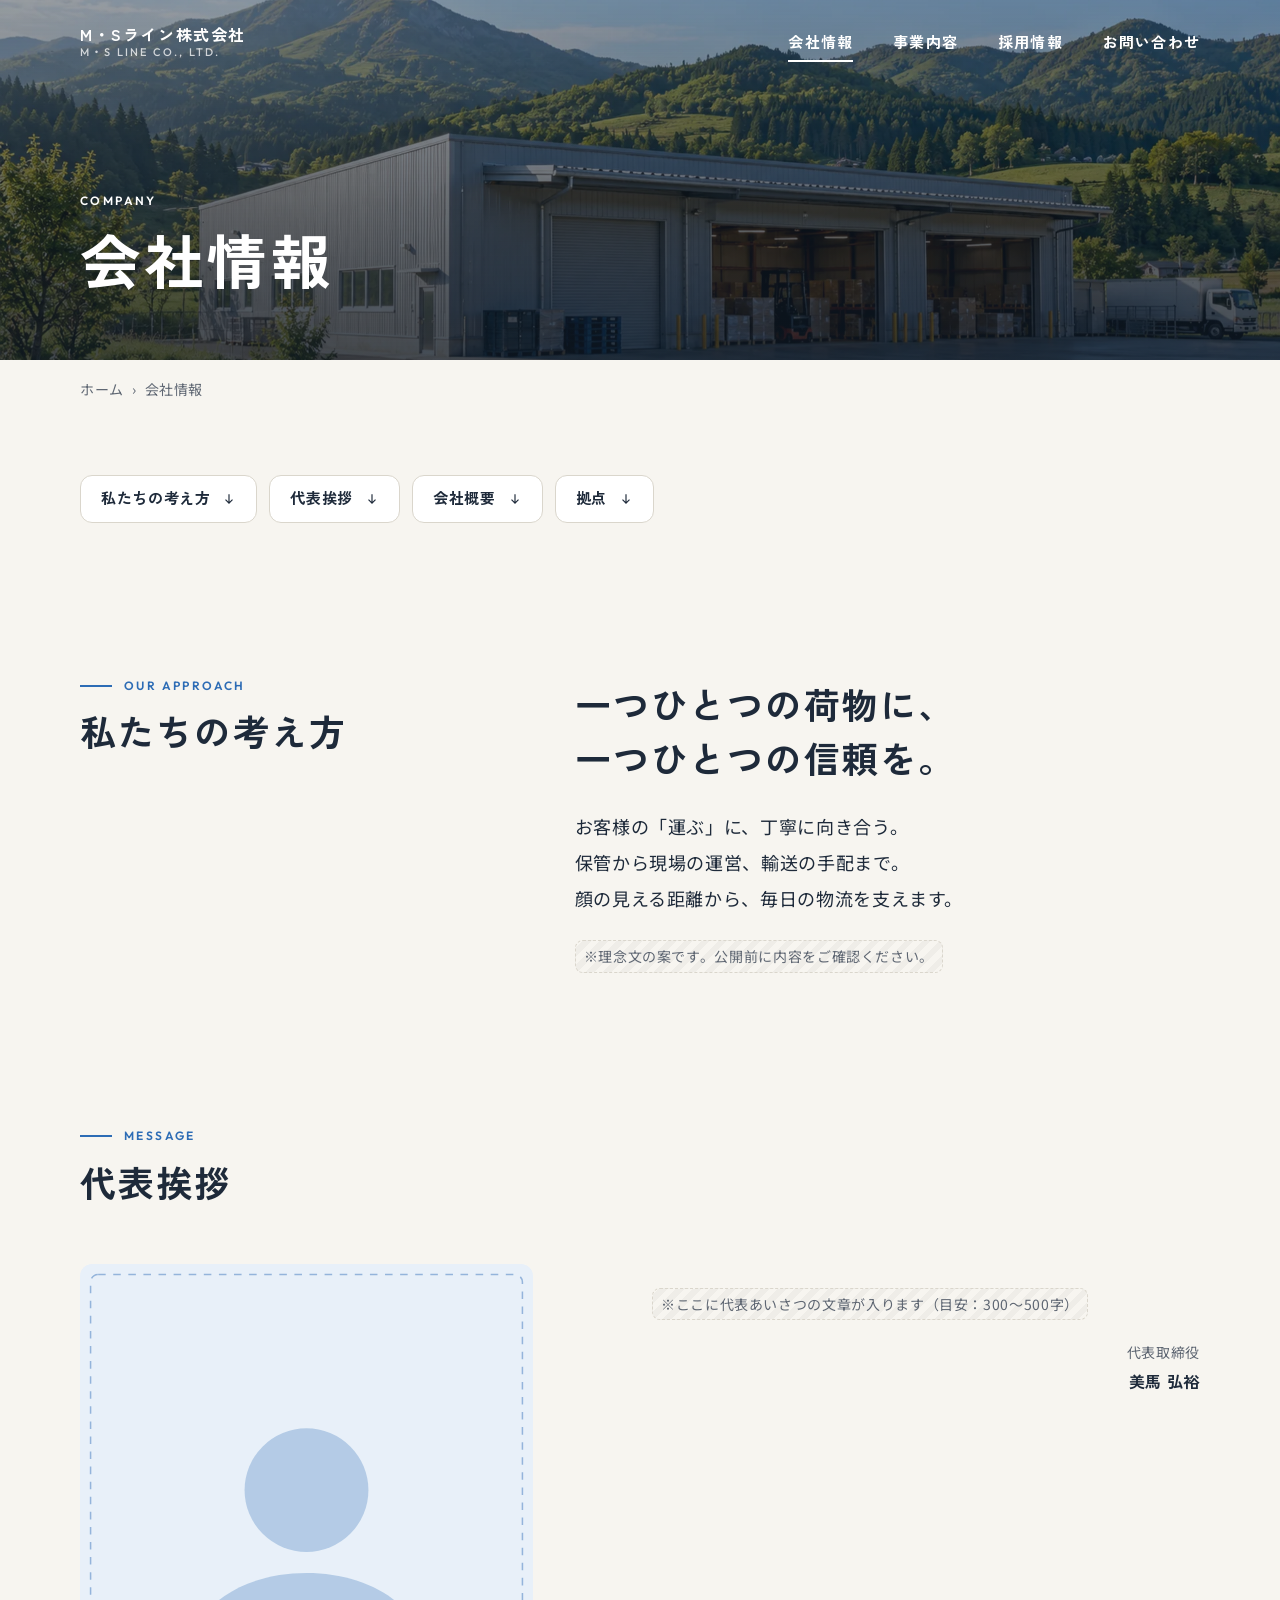
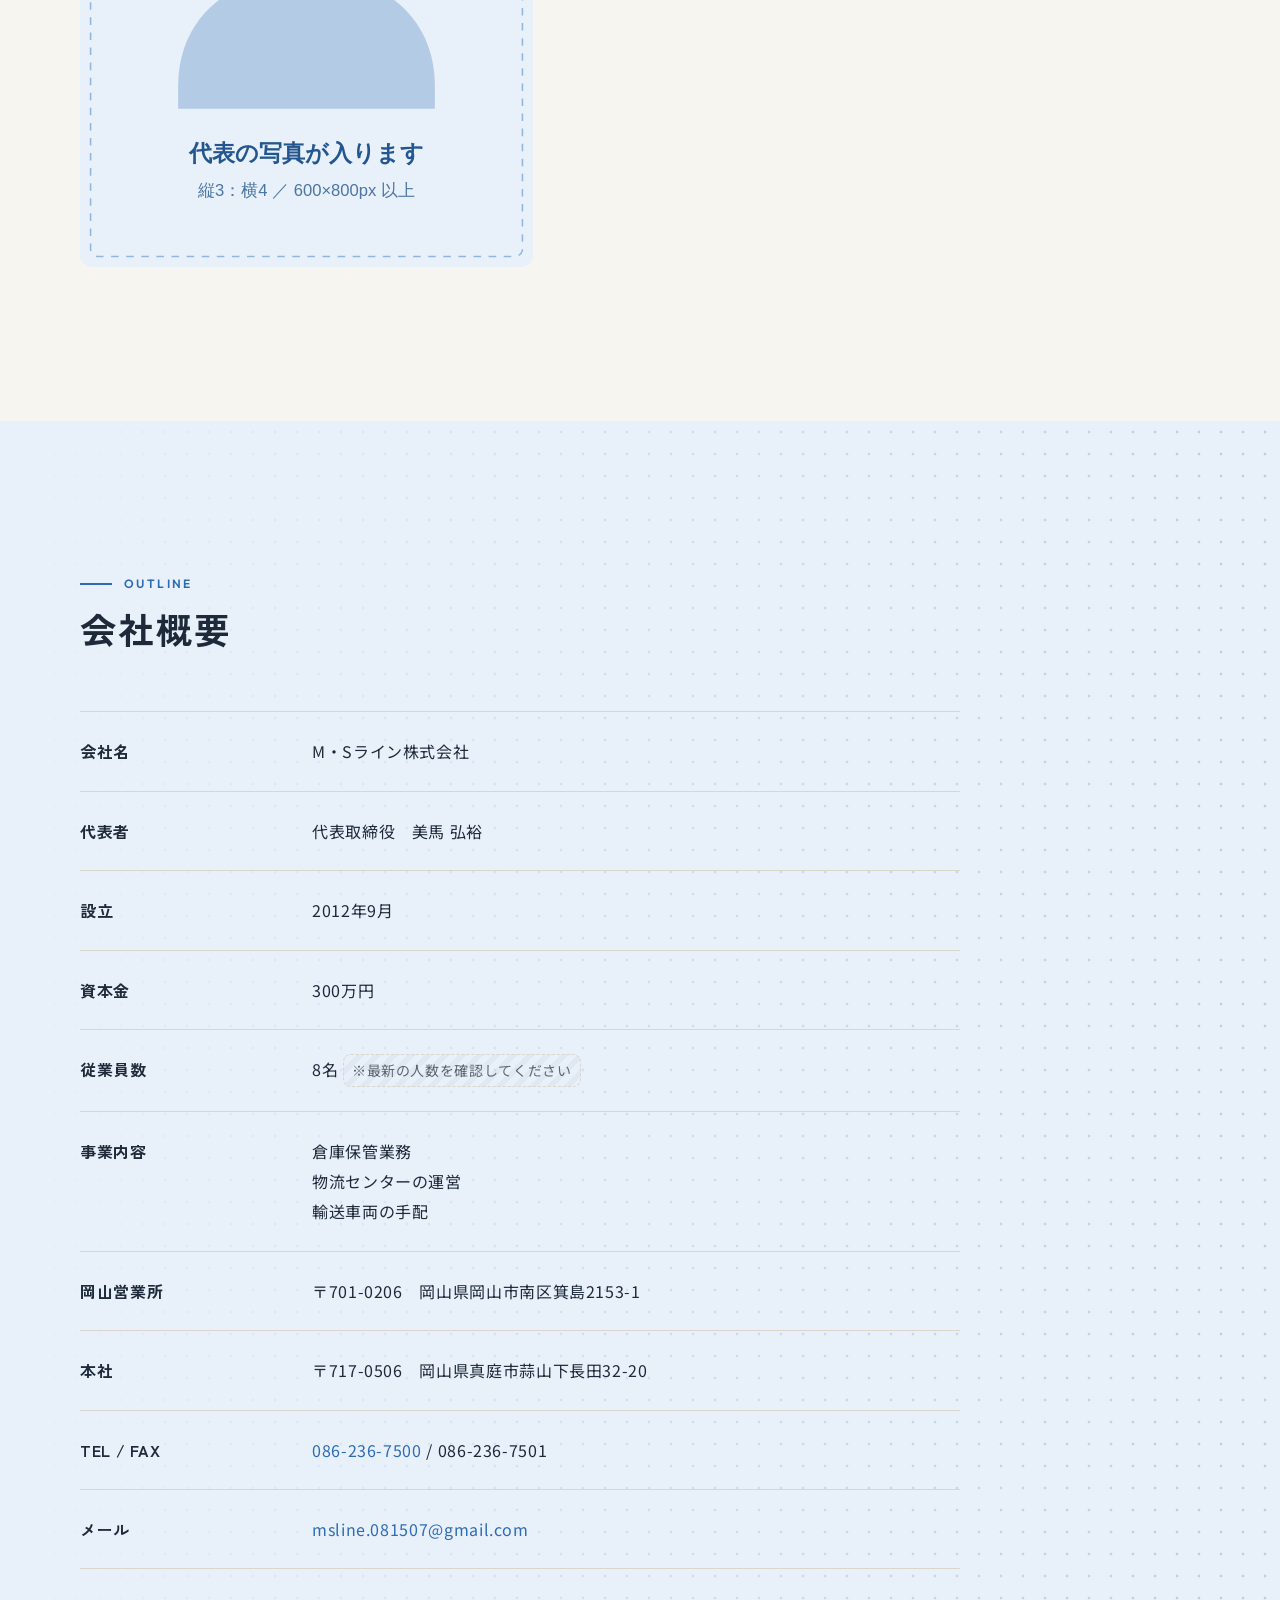
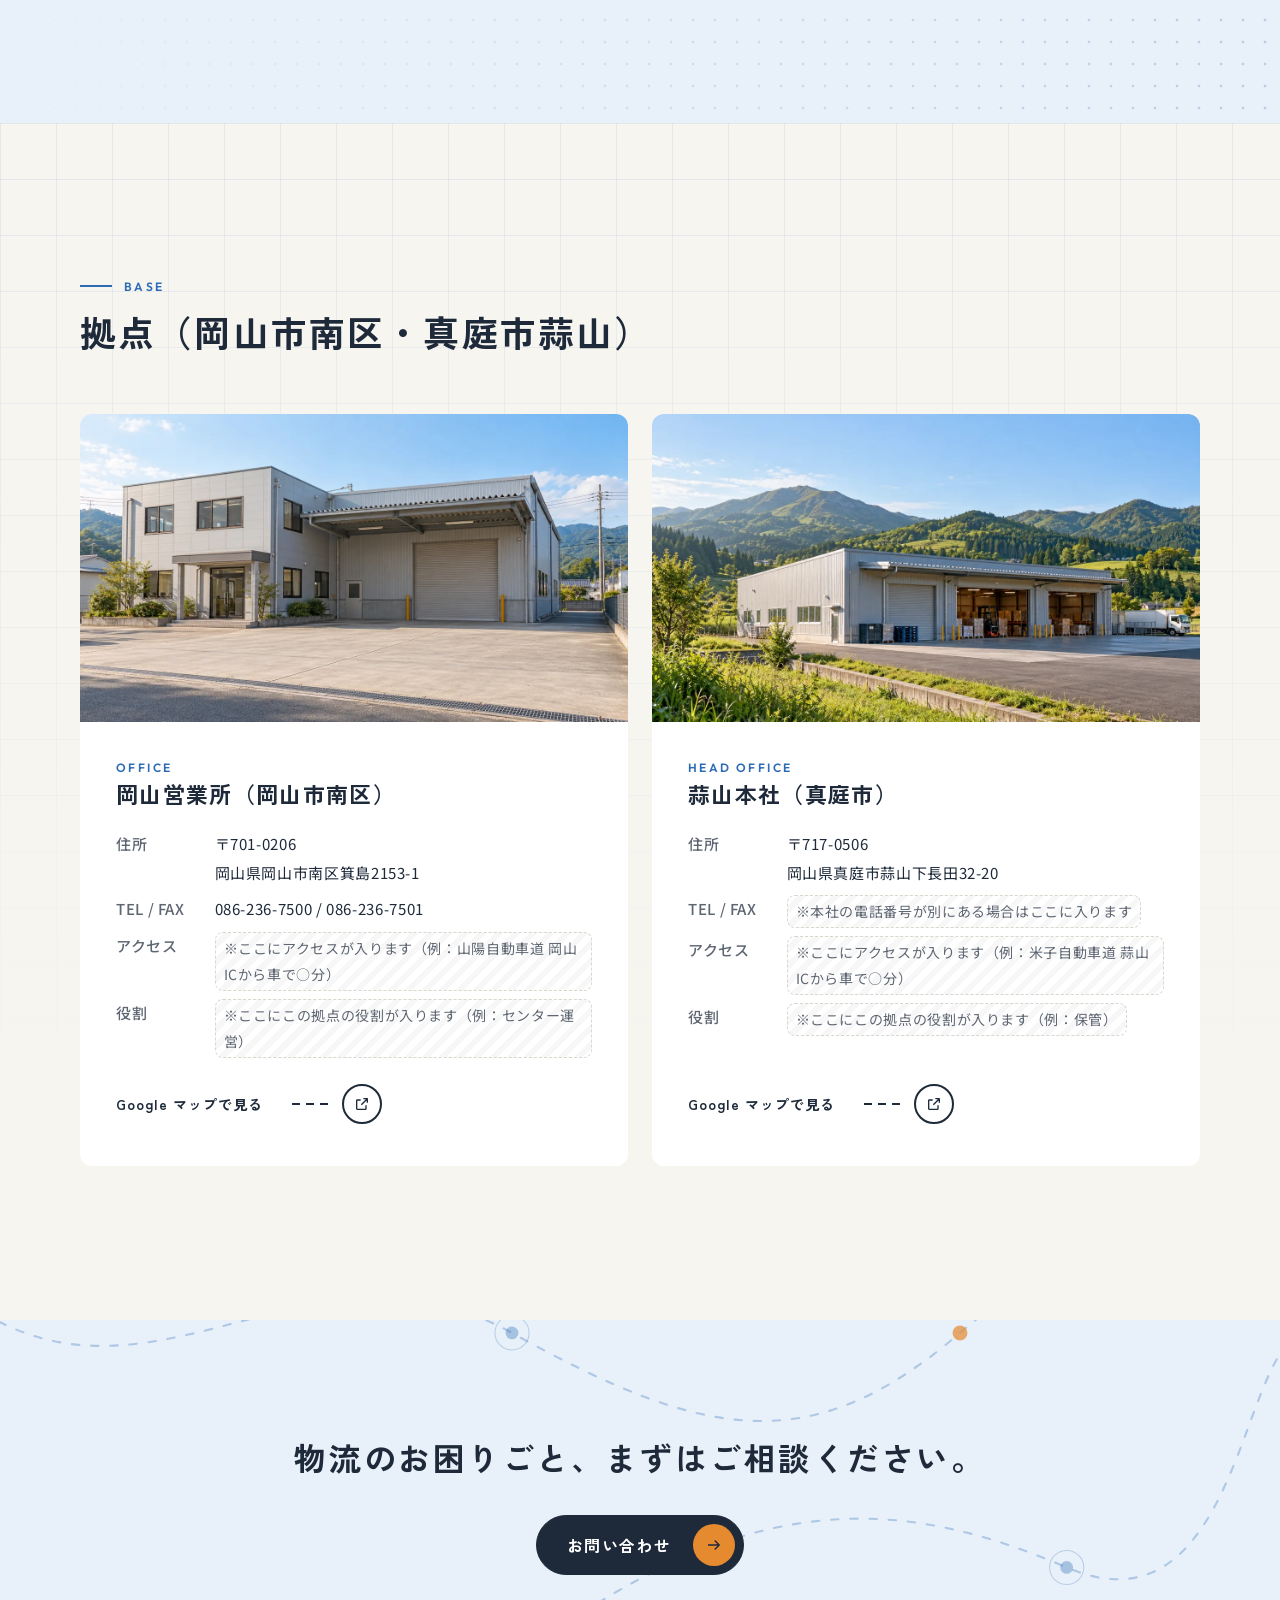
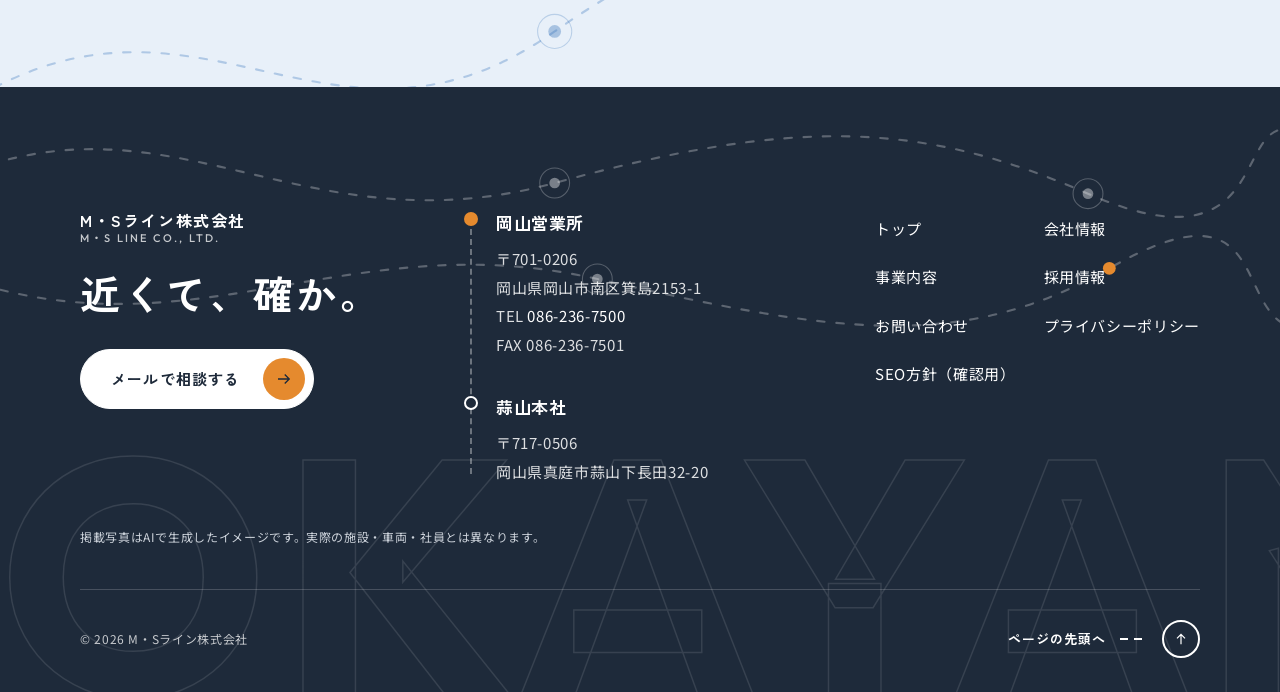
==== company.html @ 037819c6 "ボタンを刷新（主役はカプセル型＋丸い矢印、リンクはルート線＋ノード） - 主役のボタン：濃紺のカプセル型に丸い矢印。乗せると丸が広がって全体が染まる - リンク風のボタン（Googleマップ、会社情報" ====
<!doctype html>
<html lang="ja">
<head>
<meta charset="utf-8">
<meta name="viewport" content="width=device-width, initial-scale=1">
<!-- 確認用：検索結果に出さない設定。本番公開時はこの1行を削除してください -->
<meta name="robots" content="noindex, nofollow">
<title>会社情報｜岡山市の物流会社 M・Sライン株式会社</title>
<meta name="description" content="M・Sライン株式会社の会社情報。代表あいさつ、会社概要、岡山営業所・蒜山本社の所在地とアクセスをご案内します。">
<link rel="canonical" href="https://www.example.com/company.html">
<meta name="theme-color" content="#1E2A3A">
<link rel="icon" href="favicon.svg" type="image/svg+xml">
<meta property="og:type" content="article">
<meta property="og:site_name" content="M・Sライン株式会社">
<meta property="og:title" content="会社情報｜岡山市の物流会社 M・Sライン株式会社">
<meta property="og:description" content="代表あいさつ、会社概要、岡山営業所・蒜山本社のご案内。">
<meta property="og:url" content="https://www.example.com/company.html">
<meta property="og:image" content="https://www.example.com/ogp.jpg">
<meta property="og:image:width" content="1200">
<meta property="og:image:height" content="630">
<meta property="og:locale" content="ja_JP">
<meta name="twitter:card" content="summary_large_image">
<link rel="preconnect" href="https://fonts.googleapis.com">
<link rel="preconnect" href="https://fonts.gstatic.com" crossorigin>
<link rel="stylesheet" href="https://fonts.googleapis.com/css2?family=Noto+Sans+JP:wght@400;500&family=Outfit:wght@500;600&family=Zen+Kaku+Gothic+New:wght@700&display=swap">
<link rel="stylesheet" href="assets/css/style.css?v=12">
<script type="application/ld+json">
[
  {
    "@context": "https://schema.org",
    "@type": "LocalBusiness",
    "name": "M・Sライン株式会社 岡山営業所",
    "url": "https://www.example.com/company.html#base",
    "telephone": "+81-86-236-7500",
    "faxNumber": "+81-86-236-7501",
    "address": {
      "@type": "PostalAddress",
      "postalCode": "701-0206",
      "addressRegion": "岡山県",
      "addressLocality": "岡山市南区",
      "streetAddress": "箕島2153-1",
      "addressCountry": "JP"
    },
    "parentOrganization": { "@type": "Organization", "name": "M・Sライン株式会社" }
  },
  {
    "@context": "https://schema.org",
    "@type": "LocalBusiness",
    "name": "M・Sライン株式会社 本社",
    "url": "https://www.example.com/company.html#base",
    "telephone": "+81-86-236-7500",
    "address": {
      "@type": "PostalAddress",
      "postalCode": "717-0506",
      "addressRegion": "岡山県",
      "addressLocality": "真庭市",
      "streetAddress": "蒜山下長田32-20",
      "addressCountry": "JP"
    },
    "parentOrganization": { "@type": "Organization", "name": "M・Sライン株式会社" }
  }
]
</script>
<script type="application/ld+json">
{
  "@context": "https://schema.org",
  "@type": "BreadcrumbList",
  "itemListElement": [
    { "@type": "ListItem", "position": 1, "name": "ホーム", "item": "https://www.example.com/" },
    { "@type": "ListItem", "position": 2, "name": "会社情報", "item": "https://www.example.com/company.html" }
  ]
}
</script>
<script src="assets/js/main.js?v=12" defer></script>
</head>
<body class="has-hero">
<a class="skip-link" href="#main">本文へスキップ</a>

<header class="site-header">
  <div class="container site-header__inner">
    <a class="logo" href="index.html" aria-label="M・Sライン株式会社 トップへ">
      <span class="logo__name">M・Sライン株式会社<small>M・S LINE CO., LTD.</small></span>
    </a>
    <button class="menu-btn" type="button" aria-expanded="false" aria-controls="gnav" aria-label="メニューを開く">
      <span class="menu-btn__bar"></span><span class="menu-btn__bar"></span><span class="menu-btn__bar"></span>
    </button>
    <nav class="gnav" id="gnav" aria-label="メインメニュー">
      <ul class="gnav__list">
        <li><a class="gnav__link" href="company.html" aria-current="page">会社情報</a></li>
        <li><a class="gnav__link" href="service.html">事業内容</a></li>
        <li><a class="gnav__link" href="recruit.html">採用情報</a></li>
        <li data-contact><a class="gnav__link" href="contact.html">お問い合わせ</a></li>
      </ul>
    </nav>
  </div>
</header>

<main id="main">

  <!-- 1. ページヘッダー -->
  <div class="page-hero">
    <picture>
      <source srcset="assets/img/page_company_1920x800.webp" type="image/webp">
      <img src="assets/img/page_company_1920x800.jpg" width="1920" height="800" alt="" fetchpriority="high">
    </picture>
    <div class="page-hero__body container">
      <p class="label-en page-hero__en">Company</p>
      <h1 class="page-hero__title">会社情報</h1>
    </div>
  </div>
  <nav class="breadcrumb container" aria-label="パンくずリスト">
    <ol>
      <li><a href="index.html">ホーム</a></li>
      <li><span aria-current="page">会社情報</span></li>
    </ol>
  </nav>

  <!-- 2. ページ内ナビ -->
  <nav class="anchor-nav container" aria-label="ページ内メニュー">
    <ul class="anchor-nav__list">
      <li><a class="anchor-nav__link" href="#message">私たちの考え方<svg viewBox="0 0 24 24" fill="none" stroke="currentColor" stroke-width="2" aria-hidden="true"><path d="M4 12h15M13 6l6 6-6 6"/></svg></a></li>
      <li><a class="anchor-nav__link" href="#greeting">代表挨拶<svg viewBox="0 0 24 24" fill="none" stroke="currentColor" stroke-width="2" aria-hidden="true"><path d="M4 12h15M13 6l6 6-6 6"/></svg></a></li>
      <li><a class="anchor-nav__link" href="#outline">会社概要<svg viewBox="0 0 24 24" fill="none" stroke="currentColor" stroke-width="2" aria-hidden="true"><path d="M4 12h15M13 6l6 6-6 6"/></svg></a></li>
      <li><a class="anchor-nav__link" href="#base">拠点<svg viewBox="0 0 24 24" fill="none" stroke="currentColor" stroke-width="2" aria-hidden="true"><path d="M4 12h15M13 6l6 6-6 6"/></svg></a></li>
    </ul>
  </nav>

  <section class="section" id="message" aria-labelledby="message-title">
    <div class="container philosophy reveal">
      <header class="section-head"><p class="section-head__en">Our approach</p><h2 class="section-head__ja" id="message-title">私たちの考え方</h2></header>
      <div><h3 class="message__title">一つひとつの荷物に、<br>一つひとつの信頼を。</h3>
      <p class="lead">お客様の「運ぶ」に、丁寧に向き合う。<br>保管から現場の運営、輸送の手配まで。<br>顔の見える距離から、毎日の物流を支えます。</p>
      <p class="note-dummy philosophy__note">※理念文の案です。公開前に内容をご確認ください。</p></div>
    </div>
  </section>

  <!-- 3-2. 代表挨拶（写真は assets/img/ceo_placeholder.svg を実際の写真に差し替えてください。README 参照） -->
  <section class="section" id="greeting" aria-labelledby="greeting-title">
    <div class="container">
      <header class="section-head reveal"><p class="section-head__en">Message</p><h2 class="section-head__ja" id="greeting-title">代表挨拶</h2></header>
      <div class="grid-12 message__grid reveal">
        <figure class="message__photo">
          <img src="assets/img/ceo_placeholder.svg" width="600" height="800" alt="代表取締役 美馬 弘裕（写真が入ります）" loading="lazy">
        </figure>
        <div class="message__body">
          <p><span class="note-dummy">※ここに代表あいさつの文章が入ります（目安：300〜500字）</span></p>
          <p class="message__sign"><small>代表取締役</small>美馬 弘裕</p>
        </div>
      </div>
    </div>
  </section>

  <!-- 4. 会社概要 -->
  <section class="section section--tint bg-dots" id="outline" aria-labelledby="outline-title">
    <div class="container">
      <header class="section-head reveal">
        <p class="section-head__en">Outline</p>
        <h2 class="section-head__ja" id="outline-title">会社概要</h2>
      </header>
      <dl class="outline reveal">
        <div class="outline__row"><dt>会社名</dt><dd>M・Sライン株式会社</dd></div>
        <div class="outline__row"><dt>代表者</dt><dd>代表取締役　美馬 弘裕</dd></div>
        <div class="outline__row"><dt>設立</dt><dd>2012年9月</dd></div>
        <div class="outline__row"><dt>資本金</dt><dd>300万円</dd></div>
        <div class="outline__row"><dt>従業員数</dt><dd>8名 <span class="note-dummy">※最新の人数を確認してください</span></dd></div>
        <div class="outline__row"><dt>事業内容</dt><dd>倉庫保管業務<br>物流センターの運営<br>輸送車両の手配</dd></div>
        <div class="outline__row"><dt>岡山営業所</dt><dd>〒701-0206　岡山県岡山市南区箕島2153-1</dd></div>
        <div class="outline__row"><dt>本社</dt><dd>〒717-0506　岡山県真庭市蒜山下長田32-20</dd></div>
        <div class="outline__row"><dt>TEL / FAX</dt><dd><a href="tel:0862367500">086-236-7500</a> / 086-236-7501</dd></div>
        <div class="outline__row"><dt>メール</dt><dd><a href="mailto:msline.081507@gmail.com">msline.081507@gmail.com</a></dd></div>
      </dl>
    </div>
  </section>

  <!-- 5. 拠点 -->
  <section class="section bg-grid" id="base" aria-labelledby="base-title">
    <div class="container">
      <header class="section-head reveal">
        <p class="section-head__en">Base</p>
        <h2 class="section-head__ja" id="base-title">拠点（岡山市南区・真庭市蒜山）</h2>
      </header>
      <div class="bases">
        <article class="base-card reveal">
          <div class="base-card__img">
            <picture>
              <source srcset="assets/img/base_okayama_1280x720.webp" type="image/webp">
              <img src="assets/img/base_okayama_1280x720.jpg" width="1280" height="720" alt="市街地の倉庫のイメージ（実際の岡山営業所ではありません）（AI生成）" loading="lazy">
            </picture>
          </div>
          <div class="base-card__body">
            <div>
              <p class="label-en">Office</p>
              <h3 class="base-card__name">岡山営業所（岡山市南区）</h3>
            </div>
            <dl class="base-card__dl">
              <dt>住所</dt><dd>〒701-0206<br>岡山県岡山市南区箕島2153-1</dd>
              <dt>TEL / FAX</dt><dd><a href="tel:0862367500">086-236-7500</a> / 086-236-7501</dd>
              <dt>アクセス</dt><dd><span class="note-dummy">※ここにアクセスが入ります（例：山陽自動車道 岡山ICから車で○分）</span></dd>
              <dt>役割</dt><dd><span class="note-dummy">※ここにこの拠点の役割が入ります（例：センター運営）</span></dd>
            </dl>
            <p class="base-card__actions">
              <a class="btn btn--line" href="https://www.google.com/maps/search/?api=1&amp;query=%E5%B2%A1%E5%B1%B1%E7%9C%8C%E5%B2%A1%E5%B1%B1%E5%B8%82%E5%8D%97%E5%8C%BA%E7%AE%95%E5%B3%B62153-1" target="_blank" rel="noopener">Google マップで見る<span class="visually-hidden">（新しいタブで開きます）</span>
                <svg class="arrow" viewBox="0 0 24 24" fill="none" stroke="currentColor" stroke-width="2" aria-hidden="true"><path d="M14 4h6v6M20 4l-9 9M18 14v5a1 1 0 0 1-1 1H5a1 1 0 0 1-1-1V7a1 1 0 0 1 1-1h5"/></svg></a>
            </p>
          </div>
        </article>
        <article class="base-card reveal">
          <div class="base-card__img">
            <picture>
              <source srcset="assets/img/base_hiruzen_1280x720.webp" type="image/webp">
              <img src="assets/img/base_hiruzen_1280x720.jpg" width="1280" height="720" alt="山あいの倉庫のイメージ（実際の蒜山本社ではありません）（AI生成）" loading="lazy">
            </picture>
          </div>
          <div class="base-card__body">
            <div>
              <p class="label-en">Head Office</p>
              <h3 class="base-card__name">蒜山本社（真庭市）</h3>
            </div>
            <dl class="base-card__dl">
              <dt>住所</dt><dd>〒717-0506<br>岡山県真庭市蒜山下長田32-20</dd>
              <dt>TEL / FAX</dt><dd><span class="note-dummy">※本社の電話番号が別にある場合はここに入ります</span></dd>
              <dt>アクセス</dt><dd><span class="note-dummy">※ここにアクセスが入ります（例：米子自動車道 蒜山ICから車で○分）</span></dd>
              <dt>役割</dt><dd><span class="note-dummy">※ここにこの拠点の役割が入ります（例：保管）</span></dd>
            </dl>
            <p class="base-card__actions">
              <a class="btn btn--line" href="https://www.google.com/maps/search/?api=1&amp;query=%E5%B2%A1%E5%B1%B1%E7%9C%8C%E7%9C%9F%E5%BA%AD%E5%B8%82%E8%92%9C%E5%B1%B1%E4%B8%8B%E9%95%B7%E7%94%B032-20" target="_blank" rel="noopener">Google マップで見る<span class="visually-hidden">（新しいタブで開きます）</span>
                <svg class="arrow" viewBox="0 0 24 24" fill="none" stroke="currentColor" stroke-width="2" aria-hidden="true"><path d="M14 4h6v6M20 4l-9 9M18 14v5a1 1 0 0 1-1 1H5a1 1 0 0 1-1-1V7a1 1 0 0 1 1-1h5"/></svg></a>
            </p>
          </div>
        </article>
      </div>
    </div>
  </section>

</main>

<!-- 締めのメッセージ帯（data-contact を消すと「フォームなし」版に自動で切り替わります） -->
<aside class="closing" aria-label="ご相談の案内">
  <div class="container">
    <div data-contact>
      <p class="closing__msg">物流のお困りごと、<br class="sp-br">まずはご相談ください。</p>
      <p class="closing__action"><a class="btn btn--accent" href="contact.html">お問い合わせ
        <svg class="arrow" viewBox="0 0 24 24" fill="none" stroke="currentColor" stroke-width="1.8" aria-hidden="true"><path d="M4 12h15M13 6l6 6-6 6"/></svg></a></p>
    </div>
    <div class="closing__nocontact">
      <p class="closing__msg">物流には、暮らしを支える力がある。</p>
      <a class="closing__tel" href="tel:0862367500"><span class="closing__tel-num">086-236-7500</span><span class="closing__tel-note">代表電話（岡山営業所）</span></a>
    </div>
  </div>
</aside>

<footer class="site-footer" data-word="OKAYAMA">
  <div class="container">
    <div class="footer__top">
      <div class="footer__lead">
        <a class="logo" href="index.html" aria-label="M・Sライン株式会社 トップへ">
          <span class="logo__name">M・Sライン株式会社<small>M・S LINE CO., LTD.</small></span>
        </a>
        <p class="footer__tagline">近くて、確か。</p>
        <p class="footer__cta" data-contact><a class="btn btn--light" href="contact.html">メールで相談する
          <svg class="arrow" viewBox="0 0 24 24" fill="none" stroke="currentColor" stroke-width="1.8" aria-hidden="true"><path d="M4 12h15M13 6l6 6-6 6"/></svg></a></p>
      </div>
      <div class="footer__bases">
        <div class="footer__base">
          <p class="footer__base-name">岡山営業所</p>
          <address>〒701-0206<br>岡山県岡山市南区箕島2153-1<br>TEL <a href="tel:0862367500">086-236-7500</a><br>FAX 086-236-7501</address>
        </div>
        <div class="footer__base">
          <p class="footer__base-name">蒜山本社</p>
          <address>〒717-0506<br>岡山県真庭市蒜山下長田32-20</address>
        </div>
      </div>
      <nav class="footer__nav" aria-label="サイトマップ">
        <ul>
          <li><a href="index.html">トップ</a></li>
          <li><a href="company.html">会社情報</a></li>
          <li><a href="service.html">事業内容</a></li>
          <li><a href="recruit.html">採用情報</a></li>
          <li data-contact><a href="contact.html">お問い合わせ</a></li>
          <li data-contact><a href="privacy.html">プライバシーポリシー</a></li>
          <li data-review><a href="seo.html">SEO方針（確認用）</a></li>
        </ul>
      </nav>
    </div>
    <p class="image-disclosure">掲載写真はAIで生成したイメージです。実際の施設・車両・社員とは異なります。</p>
    <div class="footer__bottom">
      <small>&copy; 2026 M・Sライン株式会社</small>
      <a class="footer__pagetop" href="#">ページの先頭へ<svg viewBox="0 0 24 24" fill="none" stroke="currentColor" stroke-width="1.8" aria-hidden="true"><path d="M12 20V5M6 11l6-6 6 6"/></svg></a>
    </div>
  </div>
</footer>
</body>
</html>
---- assets/css/style.css ----
@charset "UTF-8";
/* =========================================================
   M・Sライン株式会社 コーポレートサイト 共通CSS
   コンセプト：「近くて、確か。」
   ========================================================= */

/* ---------- 1. デザイントークン ---------- */
:root {
  /* カラー（ベース2色＋差し色1色） */
  --color-ink:      #1E2A3A; /* 本文・見出し：深いネイビー */
  --color-brand:    #2D6CB5; /* MSLブルー ※【要確認】ロゴの正確なカラーコード */
  --color-brand-dk: #23568F; /* ブルーのホバー用 */
  --color-brand-lt: #E8F0F9; /* ブルーの淡色：背景帯 */
  --color-accent:   #E58A2E; /* 差し色：CTAと強調だけ（1画面1か所まで） */
  --color-accent-dk:#B8661A; /* 差し色の文字用（白背景でAA確保） */
  --color-bg:       #F7F5F0; /* 生成り：基本の背景 */
  --color-surface:  #FFFFFF; /* カード・表 */
  --color-line:     #DAD6CC; /* 罫線 */
  --color-muted:    #5E6672; /* 補足文字（生成り背景で4.5:1以上になるよう少し濃く調整） */

  /* フォント */
  --font-head: "Zen Kaku Gothic New", "Hiragino Sans", "Yu Gothic", sans-serif;
  --font-body: "Noto Sans JP", "Hiragino Sans", "Yu Gothic", sans-serif;
  --font-en:   "Outfit", "Noto Sans JP", sans-serif;

  /* 文字サイズ */
  --fs-h1: clamp(2rem, 5vw, 3.75rem);
  --fs-h2: clamp(1.5rem, 3vw, 2.25rem);
  --fs-h3: clamp(1.125rem, 2vw, 1.375rem);
  --fs-body: 1rem;
  --fs-small: 0.875rem;
  --fs-label: 0.75rem;

  /* レイアウト・余白 */
  --w-content: 1120px;
  --w-text: 720px;
  --gutter: 20px;
  --section-space: clamp(80px, 12vw, 160px);
  --radius: 12px;
  --header-h: 72px;

  /* 動き */
  --ease: cubic-bezier(0.22, 0.61, 0.36, 1);
  --dur: 0.6s;
}
@media (min-width: 768px) {
  :root { --gutter: 40px; --header-h: 84px; }
}

/* ---------- 2. リセット・ベース ---------- */
*, *::before, *::after { box-sizing: border-box; }
html { -webkit-text-size-adjust: 100%; scroll-behavior: smooth; scroll-padding-top: calc(var(--header-h) + 16px); }
body {
  margin: 0;
  background: var(--color-bg);
  color: var(--color-ink);
  font-family: var(--font-body);
  font-size: var(--fs-body);
  font-weight: 400;
  line-height: 1.9;
  letter-spacing: 0.04em;
  font-feature-settings: "palt" 0;
  -webkit-font-smoothing: antialiased;
}
h1, h2, h3, h4, p, ul, ol, dl, dd, figure { margin: 0; }
ul, ol { padding: 0; list-style: none; }
img, svg, video { display: block; max-width: 100%; height: auto; }
a { color: var(--color-brand); text-decoration: none; }
button { font: inherit; color: inherit; background: none; border: 0; padding: 0; cursor: pointer; }
h1, h2, h3 { font-family: var(--font-head); font-weight: 700; line-height: 1.5; letter-spacing: 0.06em; }

:focus-visible {
  outline: 3px solid var(--color-brand);
  outline-offset: 3px;
  border-radius: 4px;
}
.skip-link {
  position: absolute; left: 16px; top: -100px; z-index: 200;
  background: var(--color-ink); color: #fff; padding: 8px 16px; border-radius: var(--radius);
}
.skip-link:focus { top: 16px; }
.sp-br { display: none; }
@media (max-width: 767px) { .sp-br { display: inline; } }
.visually-hidden {
  position: absolute !important; width: 1px; height: 1px; overflow: hidden;
  clip: rect(0 0 0 0); white-space: nowrap; border: 0; padding: 0; margin: -1px;
}

/* ---------- 3. レイアウト ---------- */
.container { width: 100%; max-width: calc(var(--w-content) + var(--gutter) * 2); margin-inline: auto; padding-inline: var(--gutter); }
.container--text { max-width: calc(var(--w-text) + var(--gutter) * 2); }
.section { padding-block: var(--section-space); }
.section + .section { padding-top: 0; }
.section--tint { background: var(--color-brand-lt); }
.section--tint + .section, .section + .section--tint { padding-top: var(--section-space); }
.grid-12 { display: grid; grid-template-columns: repeat(12, minmax(0, 1fr)); gap: 24px; }

/* ---------- 4. 見出しの型 ---------- */
.section-head { margin-bottom: clamp(32px, 5vw, 56px); }
.section-head--center { text-align: center; }
.section-head__en, .label-en {
  font-family: var(--font-en);
  font-weight: 600;
  font-size: var(--fs-label);
  letter-spacing: 0.2em;
  text-transform: uppercase;
  color: var(--color-brand);
  line-height: 1.6;
}
.section-head__ja { font-size: var(--fs-h2); margin-top: 8px; }
.lead { font-size: clamp(1rem, 1.6vw, 1.125rem); line-height: 2; }
.muted { color: var(--color-muted); }
.note-dummy { color: var(--color-muted); font-size: var(--fs-small); background: repeating-linear-gradient(-45deg, transparent 0 6px, rgba(0,0,0,.03) 6px 12px); border: 1px dashed var(--color-line); border-radius: 8px; padding: 2px 8px; display: inline-block; }

/* ---------- 5. ボタン・リンク ---------- */
.btn {
  display: inline-flex; align-items: center; justify-content: center; gap: 12px;
  min-height: 56px; padding: 0 32px;
  border-radius: var(--radius);
  font-family: var(--font-head); font-weight: 700; letter-spacing: 0.08em;
  transition: background-color .2s, color .2s, border-color .2s;
}
.btn--accent { background: var(--color-accent); color: var(--color-ink); }
.btn--accent:hover { background: #F0A057; }
.btn--brand { background: var(--color-brand); color: #fff; }
.btn--brand:hover { background: var(--color-brand-dk); }
.btn--line { border: 1px solid var(--color-line); background: var(--color-surface); color: var(--color-ink); min-height: 48px; padding: 0 20px; font-size: var(--fs-small); }
.btn--line:hover { border-color: var(--color-brand); color: var(--color-brand); }
.arrow { width: 1.2em; height: 1.2em; flex: none; }
.text-link {
  display: inline-flex; align-items: center; gap: 10px;
  font-family: var(--font-head); font-weight: 700; color: var(--color-ink);
  padding-block: 8px; border-bottom: 1px solid var(--color-ink);
  transition: color .2s, border-color .2s;
}
.text-link:hover { color: var(--color-brand); border-color: var(--color-brand); }

/* ---------- 6. ヘッダー ---------- */
.site-header {
  position: fixed; inset: 0 0 auto 0; z-index: 100;
  height: var(--header-h);
  background: var(--color-bg);
  transition: background-color .3s, box-shadow .3s, color .3s;
}
.site-header__inner { height: 100%; display: flex; align-items: center; justify-content: space-between; gap: 24px; }
.logo { display: inline-flex; align-items: center; gap: 12px; color: var(--color-ink); }
.logo__mark { width: 48px; height: 48px; flex: none; }
.logo__name { font-family: var(--font-head); font-weight: 700; font-size: 1rem; letter-spacing: 0.1em; line-height: 1.3; }
.logo__name small { display: block; font-family: var(--font-en); font-weight: 500; font-size: 0.6875rem; letter-spacing: 0.2em; opacity: .75; }

.gnav__list { display: flex; align-items: center; gap: 40px; }
.gnav__link {
  position: relative; display: inline-block; padding-block: 8px;
  color: inherit; font-family: var(--font-head); font-weight: 700; font-size: 0.9375rem; letter-spacing: 0.08em;
}
.gnav__link::after {
  content: ""; position: absolute; left: 0; right: 0; bottom: 2px; height: 2px;
  background: currentColor; transform: scaleX(0); transform-origin: left; transition: transform .3s var(--ease);
}
.gnav__link:hover::after, .gnav__link[aria-current="page"]::after { transform: scaleX(1); }
.gnav__link[aria-current="page"] { color: var(--color-brand); }

/* 写真の上にのるヘッダー（トップ・下層の写真帯） */
.has-hero .site-header:not(.is-scrolled) { background: transparent; color: #fff; }
.has-hero .site-header:not(.is-scrolled) .logo { color: #fff; }
.has-hero .site-header:not(.is-scrolled) .gnav__link[aria-current="page"] { color: #fff; }
.site-header.is-scrolled { background: var(--color-surface); box-shadow: 0 1px 12px rgba(30, 42, 58, .08); }

/* ハンバーガー */
.menu-btn { display: none; width: 48px; height: 48px; margin-right: -12px; position: relative; z-index: 120; color: inherit; }
.menu-btn__bar { position: absolute; left: 12px; right: 12px; height: 2px; background: currentColor; border-radius: 2px; transition: transform .3s var(--ease), opacity .2s; }
.menu-btn__bar:nth-child(1) { top: 17px; }
.menu-btn__bar:nth-child(2) { top: 23px; }
.menu-btn__bar:nth-child(3) { top: 29px; }
.menu-btn[aria-expanded="true"] .menu-btn__bar:nth-child(1) { transform: translateY(6px) rotate(45deg); }
.menu-btn[aria-expanded="true"] .menu-btn__bar:nth-child(2) { opacity: 0; }
.menu-btn[aria-expanded="true"] .menu-btn__bar:nth-child(3) { transform: translateY(-6px) rotate(-45deg); }

@media (max-width: 767px) {
  .menu-btn { display: block; }
  .gnav {
    position: fixed; inset: 0; z-index: 110;
    background: var(--color-bg); color: var(--color-ink);
    display: flex; flex-direction: column; justify-content: center;
    padding: calc(var(--header-h) + 24px) var(--gutter) 48px;
    opacity: 0; visibility: hidden; transition: opacity .3s, visibility .3s;
  }
  .gnav.is-open { opacity: 1; visibility: visible; }
  .gnav__list { flex-direction: column; align-items: flex-start; gap: 8px; }
  .gnav__link { font-size: 1.75rem; padding-block: 12px; }
  .gnav__link::after { bottom: 8px; }
  .has-hero .site-header:not(.is-scrolled) .gnav__link[aria-current="page"] { color: var(--color-brand); }
  .is-menu-open .site-header { background: var(--color-bg) !important; color: var(--color-ink) !important; box-shadow: none !important; }
  .is-menu-open .site-header .logo { color: var(--color-ink) !important; }
  .is-menu-open { overflow: hidden; }
}

/* ---------- 7. ヒーロー（トップ） ---------- */
.hero { position: relative; height: 100vh; height: 100svh; min-height: 560px; color: #fff; overflow: hidden; background: #3a3f46; }
.hero__media, .hero__media img, .hero__video { position: absolute; inset: 0; width: 100%; height: 100%; object-fit: cover; }
.hero__video--sp { display: none; }
@media (max-width: 767px) {
  .hero__video--pc { display: none; }
  .hero__video--sp { display: block; }
}
.hero::after {
  content: ""; position: absolute; inset: 0;
  background: linear-gradient(to top, rgba(18, 26, 36, .78) 0%, rgba(18, 26, 36, .35) 45%, rgba(18, 26, 36, .15) 100%);
}
.hero__body { position: absolute; z-index: 2; left: 0; right: 0; bottom: clamp(64px, 12vh, 120px); }
.hero__en { color: #fff; opacity: .9; margin-bottom: 16px; }
.hero__title { font-size: var(--fs-h1); line-height: 1.45; letter-spacing: 0.08em; }
.hero__sub { margin-top: 20px; font-size: clamp(0.9375rem, 1.6vw, 1.125rem); max-width: 34em; word-break: auto-phrase; text-wrap: pretty; }
.hero__scroll {
  position: absolute; z-index: 2; right: var(--gutter); bottom: 32px;
  font-family: var(--font-en); font-weight: 500; font-size: 0.6875rem; letter-spacing: 0.3em;
  writing-mode: vertical-rl; display: flex; align-items: center; gap: 12px; color: #fff;
}
.hero__scroll::after { content: ""; width: 1px; height: 64px; background: rgba(255,255,255,.7); animation: scrollLine 2s var(--ease) infinite; transform-origin: top; }
@keyframes scrollLine { 0% { transform: scaleY(0); } 50% { transform: scaleY(1); transform-origin: top; } 51% { transform-origin: bottom; } 100% { transform: scaleY(0); transform-origin: bottom; } }

/* ---------- 8. 下層ページヘッダー ---------- */
.page-hero { position: relative; height: 40vh; min-height: 300px; max-height: 480px; color: #fff; overflow: hidden; background: #3a3f46; }
.page-hero picture, .page-hero img { position: absolute; inset: 0; width: 100%; height: 100%; object-fit: cover; }
.page-hero::after { content: ""; position: absolute; inset: 0; background: linear-gradient(to top, rgba(18,26,36,.7), rgba(18,26,36,.25)); }
.page-hero__body { position: absolute; z-index: 2; left: 0; right: 0; bottom: clamp(32px, 6vw, 56px); }
.page-hero__en { color: #fff; opacity: .9; }
.page-hero__title { font-size: var(--fs-h1); margin-top: 4px; }
.page-hero__title-sub { display: block; font-size: clamp(0.9375rem, 1.6vw, 1.125rem); letter-spacing: 0.08em; margin-top: 4px; opacity: .9; }
.page-hero--plain { height: auto; min-height: 0; max-height: none; background: var(--color-brand-lt); color: var(--color-ink); padding: calc(var(--header-h) + 64px) 0 56px; }
.page-hero--plain::after { display: none; }
.page-hero--plain .page-hero__body { position: static; }
.page-hero--plain .page-hero__en { color: var(--color-brand); }

.breadcrumb { padding-block: 16px; font-size: var(--fs-small); color: var(--color-muted); }
.breadcrumb ol { display: flex; flex-wrap: wrap; gap: 8px; }
.breadcrumb li + li::before { content: "›"; margin-right: 8px; }
.breadcrumb a { color: var(--color-muted); }
.breadcrumb a:hover { color: var(--color-brand); }

.page-lead { padding-top: clamp(40px, 6vw, 72px); }

/* ページ内ナビ */
.anchor-nav { padding-block: clamp(32px, 5vw, 56px) 0; }
.anchor-nav__list { display: flex; flex-wrap: wrap; gap: 12px; }
.anchor-nav__link {
  display: inline-flex; align-items: center; gap: 12px; min-height: 48px; padding: 0 20px;
  border: 1px solid var(--color-line); border-radius: var(--radius); background: var(--color-surface);
  color: var(--color-ink); font-family: var(--font-head); font-weight: 700; font-size: 0.9375rem;
  transition: border-color .2s, color .2s;
}
.anchor-nav__link:hover { border-color: var(--color-brand); color: var(--color-brand); }
.anchor-nav__link svg { width: 14px; height: 14px; transform: rotate(90deg); }

/* ---------- 9. トップ：ABOUT ---------- */
.about__grid { align-items: center; row-gap: 48px; }
.about__text { grid-column: 1 / -1; }
.about__text .lead { margin-top: 8px; }
.about__text .text-link { margin-top: 40px; }
.about__photos { grid-column: 1 / -1; position: relative; display: grid; grid-template-columns: repeat(12, 1fr); }
.about__photo { border-radius: var(--radius); overflow: hidden; }
.about__photo img { width: 100%; height: 100%; object-fit: cover; }
.about__photo--1 { grid-column: 1 / 10; grid-row: 1; aspect-ratio: 4 / 5; }
.about__photo--2 { grid-column: 7 / 13; grid-row: 1; align-self: end; aspect-ratio: 4 / 3; margin-bottom: -40px; box-shadow: 0 0 0 8px var(--color-bg); }
@media (min-width: 1024px) {
  .about__text { grid-column: 1 / 6; }
  .about__photos { grid-column: 7 / 13; }
}

/* 数字で見るMSL */
.numbers { display: grid; grid-template-columns: 1fr; border-top: 1px solid var(--color-line); }
.numbers__item { display: flex; align-items: baseline; justify-content: space-between; gap: 16px; padding: 28px 0; border-bottom: 1px solid var(--color-line); }
.numbers__label { font-family: var(--font-head); font-weight: 700; }
.numbers__value { font-family: var(--font-en); font-weight: 600; font-size: clamp(3rem, 7vw, 4.5rem); line-height: 1; color: var(--color-brand); letter-spacing: 0.02em; }
.numbers__unit { font-family: var(--font-head); font-weight: 700; font-size: 1rem; margin-left: 6px; color: var(--color-ink); }
@media (min-width: 768px) {
  .numbers { grid-template-columns: repeat(3, 1fr); border-top: 0; }
  .numbers__item { flex-direction: column; align-items: flex-start; padding: 8px 0 8px 32px; border-bottom: 0; border-left: 1px solid var(--color-line); }
  .numbers__item:first-child { padding-left: 0; border-left: 0; }
}

/* SERVICEカード */
.cards { display: grid; gap: 32px; }
@media (min-width: 768px) { .cards--3 { grid-template-columns: repeat(3, 1fr); gap: 24px; } }
.card { display: block; color: var(--color-ink); background: var(--color-surface); border-radius: var(--radius); overflow: hidden; height: 100%; }
.card__img { aspect-ratio: 4 / 3; overflow: hidden; }
.card__img img { width: 100%; height: 100%; object-fit: cover; transition: transform .6s var(--ease); }
.card:hover .card__img img { transform: scale(1.03); }
.card__body { padding: 24px 24px 28px; }
.card__num { font-family: var(--font-en); font-weight: 600; font-size: 0.875rem; letter-spacing: 0.1em; color: var(--color-brand); }
.card__title { font-size: clamp(1.5rem, 2.6vw, 1.875rem); margin-top: 4px; display: flex; align-items: center; justify-content: space-between; }
.card__title .arrow { color: var(--color-brand); transition: transform .3s var(--ease); }
.card:hover .card__title .arrow { transform: translateX(4px); }
.card__sub { font-size: var(--fs-small); color: var(--color-muted); }

/* 拠点（地図） */
.base__grid { align-items: center; row-gap: 40px; }
.base__map { grid-column: 1 / -1; background: var(--color-surface); border-radius: var(--radius); padding: clamp(16px, 3vw, 32px); }
.base__map svg { width: 100%; height: auto; }
.base__list { grid-column: 1 / -1; display: grid; gap: 16px; }
@media (min-width: 1024px) {
  .base__map { grid-column: 1 / 8; }
  .base__list { grid-column: 8 / 13; }
}
.base-item { display: block; padding: 24px; background: var(--color-surface); border-radius: var(--radius); color: var(--color-ink); border: 1px solid transparent; transition: border-color .2s; }
.base-item:hover { border-color: var(--color-brand); }
.base-item__tag { display: inline-block; font-family: var(--font-en); font-weight: 600; font-size: 0.6875rem; letter-spacing: 0.2em; color: var(--color-brand); }
.base-item__name { font-size: 1.25rem; margin-top: 2px; }
.base-item__addr { font-size: var(--fs-small); color: var(--color-muted); margin-top: 4px; line-height: 1.8; }
.base-item__more { display: inline-flex; align-items: center; gap: 6px; margin-top: 12px; font-size: var(--fs-small); font-weight: 500; color: var(--color-brand); }
.base-item__more svg { width: 14px; height: 14px; }

/* ---------- 10. 会社情報 ---------- */
.message__grid { row-gap: 40px; align-items: start; }
.message__photo { grid-column: 1 / -1; max-width: 400px; border-radius: var(--radius); overflow: hidden; aspect-ratio: 3 / 4; }
.message__photo img { width: 100%; height: 100%; object-fit: cover; }
.message__body { grid-column: 1 / -1; }
.message__title { font-size: var(--fs-h2); margin-bottom: 24px; }
.message__body p + p { margin-top: 1.2em; }
.message__sign { margin-top: 40px; text-align: right; font-family: var(--font-head); font-weight: 700; }
.message__sign small { display: block; font-family: var(--font-body); font-weight: 400; font-size: var(--fs-small); color: var(--color-muted); }
@media (min-width: 768px) {
  .message__photo { grid-column: 1 / 6; max-width: none; }
  .message__body { grid-column: 7 / 13; padding-top: 24px; }
}

.outline { border-top: 1px solid var(--color-line); max-width: 880px; }
.outline__row { padding: 20px 0; border-bottom: 1px solid var(--color-line); }
.outline__row dt { font-family: var(--font-head); font-weight: 700; color: var(--color-ink); }
.outline__row dd { margin-top: 4px; }
.outline__row dd + dd { margin-top: 12px; }
@media (min-width: 768px) {
  .outline__row { display: grid; grid-template-columns: 200px 1fr; column-gap: 32px; padding: 24px 0; }
  .outline__row dd { grid-column: 2; margin-top: 0; }
}

.bases { display: grid; gap: 32px; }
@media (min-width: 1024px) { .bases { grid-template-columns: repeat(2, 1fr); gap: 24px; } }
.base-card { background: var(--color-surface); border-radius: var(--radius); overflow: hidden; display: flex; flex-direction: column; }
.base-card__img { aspect-ratio: 16 / 9; }
.base-card__img img { width: 100%; height: 100%; object-fit: cover; }
.base-card__body { padding: clamp(24px, 3vw, 36px); display: flex; flex-direction: column; gap: 20px; flex: 1; }
.base-card__name { font-size: var(--fs-h3); }
.base-card__dl { display: grid; grid-template-columns: 5.5em 1fr; gap: 8px 16px; font-size: 0.9375rem; }
.base-card__dl dt { font-weight: 500; color: var(--color-muted); }
.base-card__dl a { color: var(--color-ink); }
.base-card__actions { margin-top: auto; }

.timeline { position: relative; max-width: 720px; }
.timeline::before { content: ""; position: absolute; left: 6px; top: 10px; bottom: 10px; width: 1px; background: var(--color-line); }
.timeline__item { position: relative; padding-left: 40px; }
.timeline__item + .timeline__item { margin-top: 32px; }
.timeline__item::before { content: ""; position: absolute; left: 0; top: 9px; width: 13px; height: 13px; border-radius: 50%; background: var(--color-bg); border: 2px solid var(--color-brand); }
.timeline__date { font-family: var(--font-en); font-weight: 600; color: var(--color-brand); letter-spacing: 0.08em; }

/* ---------- 11. 事業内容 ---------- */
.service-nav { position: sticky; top: var(--header-h); z-index: 50; background: var(--color-bg); padding-block: 16px; border-bottom: 1px solid var(--color-line); }
.service-nav__list { display: grid; grid-template-columns: repeat(3, 1fr); gap: 8px; }
.service-nav__link {
  display: flex; flex-direction: column; align-items: center; justify-content: center; gap: 0;
  min-height: 56px; padding: 6px 8px; text-align: center;
  background: var(--color-surface); border: 1px solid var(--color-line); border-radius: var(--radius);
  color: var(--color-ink); font-family: var(--font-head); font-weight: 700; line-height: 1.4;
  transition: border-color .2s, color .2s;
}
.service-nav__link span { font-family: var(--font-en); font-weight: 600; font-size: 0.75rem; color: var(--color-brand); letter-spacing: 0.1em; }
.service-nav__link:hover, .service-nav__link.is-active { border-color: var(--color-brand); color: var(--color-brand); }
@media (min-width: 768px) {
  .service-nav__link { flex-direction: row; gap: 12px; min-height: 64px; }
}

.service-detail { scroll-margin-top: calc(var(--header-h) + 110px); }
.service-detail__head { display: flex; align-items: baseline; gap: 16px; }
.service-detail__num { font-family: var(--font-en); font-weight: 600; font-size: clamp(2.5rem, 6vw, 4rem); line-height: 1; color: var(--color-brand); }
.service-detail__verb { font-family: var(--font-head); font-weight: 700; line-height: 1.5; letter-spacing: 0.06em; font-size: clamp(2rem, 4.5vw, 3rem); margin-top: 12px; }
.service-detail__name { font-size: var(--fs-h3); color: var(--color-muted); font-weight: 700; margin-top: 4px; }
.service-detail__main { margin-top: clamp(32px, 5vw, 56px); row-gap: 32px; align-items: center; }
.service-detail__img { grid-column: 1 / -1; border-radius: var(--radius); overflow: hidden; aspect-ratio: 3 / 2; }
.service-detail__img img { width: 100%; height: 100%; object-fit: cover; }
.service-detail__text { grid-column: 1 / -1; }
.service-detail__catch { font-family: var(--font-head); font-weight: 700; font-size: clamp(1.125rem, 2vw, 1.375rem); line-height: 1.7; margin-bottom: 16px; }
@media (min-width: 1024px) {
  .service-detail__img { grid-column: 1 / 8; }
  .service-detail__text { grid-column: 8 / 13; }
  .service-detail--rev .service-detail__img { grid-column: 6 / 13; order: 2; }
  .service-detail--rev .service-detail__text { grid-column: 1 / 6; order: 1; }
}
.features { display: grid; gap: 16px; margin-top: clamp(40px, 5vw, 64px); }
@media (min-width: 768px) { .features { grid-template-columns: repeat(3, 1fr); } }
.feature { background: var(--color-surface); border-radius: var(--radius); padding: 24px; }
.feature__num { font-family: var(--font-en); font-weight: 600; font-size: 0.75rem; letter-spacing: 0.15em; color: var(--color-brand); }
.feature__title { font-family: var(--font-head); font-weight: 700; font-size: 1.0625rem; line-height: 1.6; margin-top: 4px; }
.feature__text { font-size: 0.9375rem; color: var(--color-muted); margin-top: 8px; line-height: 1.8; }
.spec { margin-top: 24px; border-top: 1px solid var(--color-line); }
.spec__row { display: grid; grid-template-columns: 7em 1fr; gap: 16px; padding: 14px 0; border-bottom: 1px solid var(--color-line); font-size: 0.9375rem; }
.spec__row dt { font-weight: 500; }

.flow { display: grid; gap: 12px; counter-reset: flow; }
.flow__step { position: relative; background: var(--color-surface); border-radius: var(--radius); padding: 24px; }
.flow__num { font-family: var(--font-en); font-weight: 600; font-size: 0.75rem; letter-spacing: 0.15em; color: var(--color-brand); }
.faq { margin-top: clamp(32px, 5vw, 48px); border-top: 1px solid var(--color-line); }
.faq__item { padding-block: 24px; border-bottom: 1px solid var(--color-line); }
.faq__q { font-size: 1.0625rem; display: flex; gap: 12px; }
.faq__q::before { content: "Q"; font-family: var(--font-en); color: var(--color-brand); flex: none; }
.faq__a { margin-top: 8px; padding-left: 24px; }
.flow__title { font-family: var(--font-head); font-weight: 700; font-size: 1.125rem; margin-top: 2px; }
.flow__text { font-size: 0.9375rem; color: var(--color-muted); margin-top: 6px; line-height: 1.8; }
.flow__step:not(:last-child)::after {
  content: ""; position: absolute; left: 50%; bottom: -12px; width: 12px; height: 12px; margin-left: -6px;
  border-right: 2px solid var(--color-brand); border-bottom: 2px solid var(--color-brand); transform: translateY(-2px) rotate(45deg); z-index: 1;
}
@media (min-width: 1024px) {
  .flow { grid-template-columns: repeat(4, 1fr); gap: 32px; }
  .flow__step:not(:last-child)::after { left: auto; right: -22px; top: 50%; bottom: auto; margin: -6px 0 0; transform: rotate(-45deg); }
}

/* ---------- 12. お問い合わせフォーム ---------- */
  width: 100%; min-height: 52px; padding: 12px 16px;
  font: inherit; color: var(--color-ink); background: var(--color-surface);
  border: 1px solid var(--color-line); border-radius: var(--radius);
}

.prose h2 { font-size: var(--fs-h3); margin-top: 48px; margin-bottom: 12px; }
.prose p + p, .prose p + ul, .prose ul + p { margin-top: 1em; }
.prose ul { list-style: disc; padding-left: 1.5em; }

/* ---------- 13. 締めのメッセージ帯 ---------- */
.closing { background: var(--color-brand-lt); padding-block: clamp(64px, 9vw, 112px); text-align: center; }
.closing__msg { font-family: var(--font-head); font-weight: 700; font-size: clamp(1.375rem, 3vw, 2rem); line-height: 1.6; letter-spacing: 0.08em; }
.closing__action { margin-top: 32px; }
.closing__tel { display: inline-flex; flex-direction: column; align-items: center; margin-top: 24px; color: var(--color-ink); }
.closing__tel-num { font-family: var(--font-en); font-weight: 600; font-size: clamp(2rem, 5vw, 2.75rem); letter-spacing: 0.06em; line-height: 1.3; }
.closing__tel-note { font-size: var(--fs-small); color: var(--color-muted); }
/* お問い合わせ（data-contact）が無いときだけ「フォームなし」版を表示 */
.closing__nocontact { display: block; }
.closing:has([data-contact]) .closing__nocontact { display: none; }

/* ---------- 14. フッター ----------
   暗い紺の面に、流れるルート線・拠点を結ぶ道すじ・大きな輪郭文字を重ねる */
.site-footer { position: relative; overflow: hidden; overflow: clip; isolation: isolate; background: var(--color-ink); color: #fff; padding-block: clamp(72px, 10vw, 120px) 28px; font-size: 0.9375rem; }
.site-footer a { color: #fff; }
.site-footer .logo { color: #fff; }
.site-footer::before { content: attr(data-word); position: absolute; z-index: -1; left: 0; bottom: -.14em; font-family: var(--font-en); font-weight: 700; font-size: clamp(7rem, 26vw, 22rem); line-height: 1; letter-spacing: .04em; white-space: nowrap; color: transparent; -webkit-text-stroke: 1.5px rgba(255, 255, 255, .11); pointer-events: none; transform: translateX(calc(12vw - var(--p, .5) * 30vw)); }
.site-footer::after { content: ""; position: absolute; z-index: -1; left: 0; right: 0; top: 0; height: 260px; background: url(../img/bg_route_dark.svg) center top / max(1200px, 100%) auto no-repeat; pointer-events: none; }

.footer__top { display: grid; gap: clamp(40px, 6vw, 56px); }
.footer__tagline { margin-top: 20px; font-family: var(--font-head); font-weight: 700; font-size: clamp(1.75rem, 3.6vw, 2.5rem); line-height: 1.4; letter-spacing: .08em; }
.footer__cta { margin-top: 28px; }
.btn--light { border: 1px solid rgba(255, 255, 255, .6); color: #fff; background: transparent; min-height: 48px; padding: 0 24px; }
.btn--light:hover { background: #fff; color: var(--color-ink); }
.btn--light:hover::before { background: transparent; }
.site-footer .btn--light:hover { color: var(--color-ink); }

/* 拠点：道すじの停留所のように縦に結ぶ */
.footer__bases { position: relative; display: grid; gap: 32px; padding-left: 32px; }
.footer__bases::before { content: ""; position: absolute; left: 6px; top: 12px; bottom: 12px; border-left: 2px dashed rgba(255, 255, 255, .35); }
.footer__base { position: relative; }
.footer__base::before { content: ""; position: absolute; left: -32px; top: 5px; width: 14px; height: 14px; border-radius: 50%; border: 2px solid #fff; background: var(--color-ink); }
.footer__base:first-child::before { background: var(--color-accent); border-color: var(--color-accent); }
.footer__base-name { font-family: var(--font-head); font-weight: 700; font-size: 1.0625rem; }
.footer__base address { margin-top: 6px; font-style: normal; line-height: 1.9; color: rgba(255, 255, 255, .85); }

/* ページへのリンク：線がのびる */
.footer__nav ul { display: grid; grid-template-columns: repeat(2, auto); justify-content: start; gap: 4px 28px; }
.footer__nav a { position: relative; display: inline-block; white-space: nowrap; padding-block: 8px; transition: transform .4s var(--ease-out, ease); }
.footer__nav a::after { content: ""; position: absolute; left: 0; bottom: 4px; width: 100%; height: 1px; background: currentColor; transform: scaleX(0); transform-origin: left; transition: transform .5s var(--ease-out, ease); }
.footer__nav a:hover { transform: translateX(4px); }
.footer__nav a:hover::after { transform: scaleX(1); }

.footer__bottom { margin-top: 40px; padding-top: 24px; border-top: 1px solid rgba(255, 255, 255, .18); display: flex; flex-wrap: wrap; align-items: center; justify-content: space-between; gap: 12px; font-size: 0.75rem; color: rgba(255, 255, 255, .75); }
.footer__bottom small { font-size: inherit; }
.footer__pagetop { display: inline-flex; align-items: center; gap: 8px; padding-block: 8px; color: #fff; }
.footer__pagetop svg { width: 16px; height: 16px; transition: transform .4s var(--ease-out, ease); }
.footer__pagetop:hover svg { transform: translateY(-4px); }
@media (min-width: 1024px) {
  .footer__top { grid-template-columns: 1.2fr 1.3fr 1fr; align-items: start; gap: 56px; }
}

/* ---------- 15. スクロール表示 ---------- */
.js .reveal { opacity: 0; transform: translateY(16px); transition: opacity var(--dur) ease-out, transform var(--dur) ease-out; }
.js .reveal.is-visible { opacity: 1; transform: none; }

/* ---------- 16. 動きを減らす設定 ---------- */
@media (prefers-reduced-motion: reduce) {
  *, *::before, *::after { animation: none !important; transition: none !important; scroll-behavior: auto !important; }
  html { scroll-behavior: auto; }
  .js .reveal { opacity: 1; transform: none; }
  .hero__video { display: none !important; }
}

/* 事業内容：ページ内ナビを固定する範囲 */
.service-wrap { padding-top: clamp(40px, 6vw, 72px); }

/* 写真と余白を生かした仕上げ */
[hidden] { display: none !important; }
picture { display: block; }
.about__photo picture, .card__img picture, .base-card__img picture,
.service-detail__img picture { width: 100%; height: 100%; }
.hero::after { background: linear-gradient(180deg, rgba(15,26,38,.6), transparent 36%), linear-gradient(0deg, rgba(15,26,38,.82), rgba(15,26,38,.08) 85%); }
.hero__title-sub { font-size: .68em; }
.hero__en { letter-spacing: .25em; }
.hero__sub { line-height: 2; }
.hero__image-note { position: absolute; left: var(--gutter); bottom: 20px; z-index: 2; font-family: var(--font-en); font-size: 10px; letter-spacing: .12em; color: #fff; }
.page-hero::after { background: linear-gradient(0deg, rgba(15,26,38,.78), rgba(15,26,38,.42)); }
.image-disclosure { margin-top: 40px; color: #ccd2da; font-size: 12px; }
.philosophy { display: grid; grid-template-columns: 1fr 1.4fr; gap: 48px; }
.philosophy__note { margin-top: 24px; }
body.is-menu-open main, body.is-menu-open .closing, body.is-menu-open .site-footer { pointer-events: none; }
@media (max-width: 767px) {
  .philosophy { grid-template-columns: 1fr; gap: 0; }
  .hero { min-height: 600px; }
  .hero__title { font-size: clamp(2rem, 8vw, 3rem); }
  .hero__title-sub { font-size: .62em; letter-spacing: .02em; }
  .hero__body { bottom: 110px; }
  .base-card__dl { grid-template-columns: 1fr; gap: 4px; }
  .base-card__dl dd { margin-bottom: 12px; }
}

/* ---------- 採用情報（recruit.html） ---------- */
.recruit-intro__msg { font-size: clamp(1.625rem, 3.6vw, 2.5rem); line-height: 1.6; letter-spacing: .08em; }
.recruit-intro .lead { margin-top: 24px; }
.work__main { row-gap: 32px; align-items: center; }
.work__img { grid-column: 1 / -1; position: relative; border-radius: var(--radius); overflow: hidden; aspect-ratio: 3 / 2; }
.work__img picture, .work__img img { width: 100%; height: 100%; object-fit: cover; }
.work__list { grid-column: 1 / -1; display: grid; gap: 28px; }
.work__item { display: grid; grid-template-columns: 3rem 1fr; gap: 4px 16px; padding-bottom: 28px; border-bottom: 1px solid var(--color-line); }
.work__item:last-child { border-bottom: 0; padding-bottom: 0; }
.work__num { grid-row: span 2; font-family: var(--font-en); font-weight: 600; font-size: 1.5rem; line-height: 1.5; color: var(--color-brand); }
.work__title { font-size: 1.1875rem; }
.work__text { font-size: .9375rem; color: var(--color-muted); line-height: 1.85; }
@media (min-width: 1024px) {
  .work__img { grid-column: 1 / 7; }
  .work__list { grid-column: 8 / 13; }
}
.jobs { display: grid; gap: 24px; }
.job { background: var(--color-surface); border-radius: var(--radius); padding: clamp(24px, 4vw, 48px); }
.job__head { display: flex; flex-wrap: wrap; align-items: baseline; gap: 8px 20px; padding-bottom: 20px; border-bottom: 2px solid var(--color-ink); }
.job__num { font-family: var(--font-en); font-weight: 600; font-size: .875rem; letter-spacing: .12em; color: var(--color-brand); }
.job__title { font-size: var(--fs-h3); }
.job__tags { display: flex; flex-wrap: wrap; gap: 8px; margin-left: auto; }
.tag { display: inline-block; padding: 2px 12px; border-radius: 999px; background: var(--color-brand-lt); color: var(--color-brand-dk); font-size: .8125rem; font-weight: 500; }
.job .outline { max-width: none; border-top: 0; }
.job .outline__row:last-child { border-bottom: 0; padding-bottom: 0; }
.apply { background: var(--color-brand-lt); padding-block: clamp(64px, 9vw, 112px); text-align: center; }
.apply__msg { font-family: var(--font-head); font-weight: 700; font-size: clamp(1.375rem, 3vw, 2rem); line-height: 1.6; letter-spacing: .08em; }
.apply__text { margin-top: 12px; color: var(--color-muted); }
.apply__actions { display: flex; flex-wrap: wrap; justify-content: center; align-items: center; gap: 24px 48px; margin-top: 32px; }
.apply .closing__tel { margin-top: 0; }

/* ---------- 17. 動きの演出（テーマ：「線が走る」） ----------
   すべて JS が付けるクラス（.js / .is-in など）が前提。JS無効・動きを減らす設定では表示のみ。 */
:root { --ease-out: cubic-bezier(.22, 1, .36, 1); }

/* スクロール量を示す上部のライン */
.scroll-line { position: fixed; top: 0; left: 0; right: 0; height: 3px; z-index: 200; background: var(--color-brand); transform: scaleX(var(--progress, 0)); transform-origin: left; pointer-events: none; }

/* ヘッダー：下にスクロールで隠れ、上に戻すと出る */
.site-header { transition: background-color .3s, box-shadow .3s, color .3s, transform .45s var(--ease-out); }
.site-header.is-hidden { transform: translateY(-100%); }

/* トップのファーストビュー：読み込み時の一連の動き */
.js .hero__media img { animation: heroZoom 3.2s var(--ease-out) both; }
@keyframes heroZoom { from { transform: scale(1.14); } to { transform: scale(1); } }
.hero__media { will-change: transform; }
.js .hero__en { position: relative; display: inline-block; padding-bottom: 10px; animation: fadeIn 1s .2s both; }
.js .hero__en::after { content: ""; position: absolute; left: 0; bottom: 0; width: 100%; height: 2px; background: var(--color-accent); transform-origin: left; animation: drawX 1.2s .4s var(--ease-out) both; }
.char-line { display: inline-block; overflow: hidden; vertical-align: bottom; padding-bottom: .08em; }
.char { display: inline-block; animation: charUp 1s calc(.5s + var(--i) * .06s) var(--ease-out) both; }
.js .hero__title-sub { display: inline-block; animation: slideIn 1.1s 1.1s var(--ease-out) both; }
.js .hero__sub { animation: slideIn 1.1s 1.35s var(--ease-out) both; }
@keyframes charUp { from { transform: translateY(110%); } to { transform: none; } }
@keyframes slideIn { from { opacity: 0; transform: translateY(24px); } to { opacity: 1; transform: none; } }
@keyframes fadeIn { from { opacity: 0; } to { opacity: 1; } }
@keyframes drawX { from { transform: scaleX(0); } to { transform: scaleX(1); } }

/* 下層ページの写真帯 */
.js .page-hero img { animation: heroZoom 2.4s var(--ease-out) both; }
.js .page-hero__title { animation: maskUp 1.1s .2s var(--ease-out) both; }
.js .page-hero__en { animation: fadeIn 1s .1s both; }
@keyframes maskUp { from { clip-path: inset(0 0 100% 0); transform: translateY(32px); } to { clip-path: inset(0 0 -10% 0); transform: none; } }

/* 見出し：英字ラベルの前に線が引かれ、和文がせり上がる */
.js .section-head__en { display: flex; align-items: center; gap: 12px; }
.section-head--center .section-head__en { justify-content: center; }
.js .section-head__en::before { content: ""; width: 32px; height: 2px; background: currentColor; transform: scaleX(0); transform-origin: left; transition: transform .8s var(--ease-out); }
.js .section-head__ja { clip-path: inset(0 0 100% 0); transform: translateY(24px); transition: clip-path 1s .15s var(--ease-out), transform 1s .15s var(--ease-out); }
.section-head.is-in .section-head__en::before { transform: scaleX(1); }
.section-head.is-in .section-head__ja { clip-path: inset(-10% -5% -10% -5%); transform: none; }

/* 写真：シャッターが開くように左から現れ、少し引いて止まる */
/* 監視対象（.wipe）そのものに clip-path を付けると交差判定されないため、中の picture を切り抜く */
.js .wipe picture { clip-path: inset(0 100% 0 0); transform: scale(1.18); transition: clip-path 1.2s var(--ease-out), transform 1.6s var(--ease-out); }
.js .wipe.is-in picture { clip-path: inset(0); transform: none; }
.about__photo--2.wipe picture { transition-delay: .25s; }

/* カード：持ち上がる */
.card { transition: transform .5s var(--ease-out), box-shadow .5s var(--ease-out); }
.card:hover { transform: translateY(-6px); box-shadow: 0 18px 40px rgba(30, 42, 58, .12); }
.card__img img { transition: transform 1s var(--ease-out); }
.card:hover .card__img img { transform: scale(1.07); }

/* ボタン・リンク：左から色が満ちる */
.btn { position: relative; overflow: hidden; isolation: isolate; }
.btn::before { content: ""; position: absolute; inset: 0; z-index: -1; background: rgba(255, 255, 255, .25); transform: translateX(-101%); transition: transform .5s var(--ease-out); }
.btn:hover::before { transform: none; }
.btn .arrow, .text-link .arrow { transition: transform .4s var(--ease-out); }
.btn:hover .arrow, .text-link:hover .arrow { transform: translateX(5px); }
.base-item { transition: border-color .2s, transform .5s var(--ease-out); }
.base-item:hover { transform: translateY(-4px); }

/* 流れる文字の帯 */
.marquee { overflow: hidden; padding-block: clamp(24px, 4vw, 48px); background: var(--color-bg); }
.marquee__track { display: flex; width: max-content; animation: marquee 40s linear infinite; }
.marquee__group { display: flex; align-items: center; gap: clamp(24px, 4vw, 56px); padding-right: clamp(24px, 4vw, 56px); }
.marquee__word { font-family: var(--font-en); font-weight: 600; font-size: clamp(3.5rem, 11vw, 9rem); line-height: 1; letter-spacing: .02em; color: transparent; -webkit-text-stroke: 1.5px var(--color-brand); white-space: nowrap; }
.marquee__word--fill { color: var(--color-brand); -webkit-text-stroke: 0; }
.marquee__dot { width: clamp(10px, 1.4vw, 16px); height: clamp(10px, 1.4vw, 16px); border-radius: 50%; background: var(--color-accent); flex: none; }
@keyframes marquee { to { transform: translateX(-50%); } }

/* 拠点マップ：ルートが引かれ、荷物が行き来する */
.map-route-draw { stroke-dasharray: 1; stroke-dashoffset: 1; }
.base__map.is-in .map-route-draw { animation: drawRoute 2s .3s var(--ease-out) forwards; }
@keyframes drawRoute { to { stroke-dashoffset: 0; } }
.map-pulse { transform-box: fill-box; transform-origin: center; animation: pulse 2.4s ease-out infinite; }
.map-pulse--2 { animation-delay: 1.2s; }
@keyframes pulse { 0% { transform: scale(.6); opacity: .9; } 100% { transform: scale(2.4); opacity: 0; } }
.map-mover { opacity: 0; transition: opacity .6s 2s; }
.base__map.is-in .map-mover { opacity: 1; }

/* 数字：カウントアップ中に桁がぶれないように */
.numbers__value { font-variant-numeric: tabular-nums; display: inline-block; }

@media (hover: none) {
  .card:hover, .base-item:hover { transform: none; box-shadow: none; }
}
@media (prefers-reduced-motion: reduce) {
  .js .wipe picture, .js .section-head__ja { clip-path: none; transform: none; }
  .js .section-head__en::before { transform: none; }
  .map-route-draw { stroke-dashoffset: 0; }
  .map-mover { display: none; }
  .scroll-line { display: none; }
  .site-header.is-hidden { transform: none; }
  .marquee__track { transform: none; }
}

/* ファーストビューの視差（JSが transform を書き換える） */
.js .hero__media, .js .page-hero picture { will-change: transform; }
.js .hero__body, .js .page-hero:not(.page-hero--plain) .page-hero__body { will-change: transform, opacity; }

/* ---------- 18. メールでのお問い合わせ ---------- */
.contact-mail__title { font-size: var(--fs-h3); margin-top: 48px; }
.mail-topics { display: grid; gap: 12px; margin-top: 20px; }
@media (min-width: 640px) { .mail-topics { grid-template-columns: repeat(2, 1fr); } }
.mail-topics .btn { width: 100%; justify-content: space-between; }
.contact-mail__note { margin-top: 16px; font-size: var(--fs-small); }
.contact-mail__info { margin-top: 40px; }
.mail-address { font-family: var(--font-en); font-weight: 500; font-size: clamp(1.125rem, 3vw, 1.5rem); letter-spacing: .02em; word-break: break-all; }

/* ---------- 19. 背景の模様（無地の面を減らす） ----------
   模様は文字より後ろに置く。isolation で背景色の上・本文の下に収める。 */
.bg-grid, .bg-route, .bg-word, .bg-dots, .closing, .apply, .page-hero--plain { position: relative; overflow: hidden; overflow: clip; isolation: isolate; }
.bg-grid::before, .bg-route::before, .bg-word::before, .bg-dots::before, .closing::before, .apply::before, .page-hero--plain::before { content: ""; position: absolute; z-index: -1; pointer-events: none; }

/* 格子：地図の方眼 */
.bg-grid::before { inset: 0; background-image: linear-gradient(rgba(45, 108, 181, .09) 1px, transparent 1px), linear-gradient(90deg, rgba(45, 108, 181, .09) 1px, transparent 1px); background-size: 56px 56px; -webkit-mask-image: linear-gradient(180deg, #000 0%, transparent 85%); mask-image: linear-gradient(180deg, #000 0%, transparent 85%); }

/* ルート線：荷物の道すじ（点線がゆっくり流れる） */
.bg-route::before, .closing::before, .apply::before { inset: 0; background: url(../img/bg_route.svg) center / max(1200px, 100%) auto no-repeat; }

/* ドット：伝票の穴あき */
.bg-dots::before { inset: 0; background-image: radial-gradient(rgba(45, 108, 181, .26) 1.5px, transparent 1.6px); background-size: 22px 22px; -webkit-mask-image: linear-gradient(90deg, transparent 0%, #000 100%); mask-image: linear-gradient(90deg, transparent 0%, #000 100%); }

/* 大きな英字：スクロールに合わせて横に流れる */
.bg-word::before { content: attr(data-word); top: 50%; left: 0; font-family: var(--font-en); font-weight: 700; font-size: clamp(6rem, 22vw, 18rem); line-height: 1; letter-spacing: .04em; white-space: nowrap; color: transparent; -webkit-text-stroke: 1.5px rgba(45, 108, 181, .22); transform: translate(calc(8vw - var(--p, .5) * 30vw), -50%); }

/* 下層ページの見出し帯（写真なし） */
.page-hero--plain::before { inset: 0; background: url(../img/bg_route.svg) center / max(1200px, 100%) auto no-repeat, radial-gradient(rgba(45, 108, 181, .22) 1.5px, transparent 1.6px) 0 0 / 22px 22px; -webkit-mask-image: linear-gradient(90deg, transparent 10%, #000 90%); mask-image: linear-gradient(90deg, transparent 10%, #000 90%); }
.page-hero--plain .page-hero__body { position: relative; z-index: 1; }

/* ---------- 20. SEO方針ページ（確認用・本番では seo.html ごと削除） ---------- */
.review-note { margin-top: 24px; }
.seo-sec { margin-top: clamp(48px, 7vw, 80px); }
.seo-sec:first-of-type { margin-top: 32px; }
.seo-sec > h2 { font-size: var(--fs-h2); margin-bottom: 20px; }
.seo-sec > p { margin-top: 12px; }
.table-wrap { overflow-x: auto; margin-top: 20px; border: 1px solid var(--color-line); border-radius: var(--radius); background: var(--color-surface); }
.seo-table { width: 100%; min-width: 640px; border-collapse: collapse; font-size: var(--fs-small); line-height: 1.7; }
.seo-table th, .seo-table td { padding: 14px 16px; text-align: left; vertical-align: top; border-bottom: 1px solid var(--color-line); }
.seo-table th { font-family: var(--font-head); background: var(--color-brand-lt); white-space: nowrap; }
.seo-table tr:last-child td { border-bottom: 0; }
.seo-list { padding-left: 1.3em; list-style: disc; margin-top: 12px; }
.seo-list li + li { margin-top: 6px; }
.seo-list--check { list-style: none; padding-left: 0; }
.seo-list--check li { padding-left: 1.6em; position: relative; }
.seo-list--check li::before { content: "✓"; position: absolute; left: 0; color: var(--color-brand); font-weight: 700; }
.seo-list--todo li::before { content: "□"; }
.seo-page { margin-top: 28px; padding: clamp(20px, 3vw, 32px); background: var(--color-surface); border-radius: var(--radius); }
.seo-page h3 { font-size: var(--fs-h3); }
.seo-page__file { font-family: var(--font-en); font-size: var(--fs-small); color: var(--color-muted); margin-left: 8px; font-weight: 500; }
.seo-page__kw { margin-top: 8px; color: var(--color-brand-dk); font-weight: 700; }
.seo-page .outline { margin-top: 16px; }
.seo-page .outline__row { padding: 14px 0; }
.seo-page .seo-list { margin-top: 4px; }
.seo-count { color: var(--color-muted); font-size: var(--fs-small); margin-left: 6px; }

.seo-page .outline { max-width: none; }

/* ---------- 21. ボタンの刷新 ----------
   A：主役のボタン（.btn）＝カプセル型＋丸い矢印。乗せると丸が広がって全体が染まる。
   C：リンク風のボタン（.btn--line / .text-link / .footer__pagetop）＝ラベル ― ― ― ○（ルート線とノード） */
.btn { position: relative; overflow: hidden; isolation: isolate; justify-content: space-between; gap: 22px; min-height: 60px; padding: 8px 8px 8px 30px; border: 1.5px solid var(--color-ink); border-radius: 999px; background: var(--color-ink); color: #fff; transition: border-color .4s, color .4s; }
.btn::before { content: ""; position: absolute; z-index: -1; right: 8px; top: 50%; width: 42px; height: 42px; margin-top: -21px; border-radius: 50%; background: var(--color-brand); transform: scale(0); transition: transform .7s var(--ease-out); }
.btn:hover::before { transform: scale(11); }
.btn .arrow { width: 42px; height: 42px; padding: 12px; box-sizing: border-box; border-radius: 50%; background: var(--color-accent); color: var(--color-ink); transition: transform .5s var(--ease-out); }
.btn:hover .arrow { transform: rotate(-45deg); }
.btn--accent, .btn--accent:hover { background: var(--color-ink); border-color: var(--color-ink); color: #fff; }
.btn--brand, .btn--brand:hover { background: var(--color-brand); border-color: var(--color-brand); color: #fff; }
.btn--brand::before { background: var(--color-ink); }
.btn--light, .site-footer .btn--light:hover, .btn--light:hover { background: #fff; border-color: #fff; color: var(--color-ink); min-height: 60px; padding: 8px 8px 8px 30px; }
.btn--light::before, .btn--light:hover::before { background: var(--color-brand); }
.site-footer .btn--light:hover, .btn--light:hover { color: #fff; border-color: var(--color-brand); }

/* C：ルート線のリンク */
.btn.btn--line, .text-link, .footer__pagetop { display: inline-flex; align-items: center; gap: 14px; border: 0; border-radius: 0; background: none; min-height: 0; padding: 6px 0; overflow: visible; isolation: auto; color: var(--color-ink); font-family: var(--font-head); font-weight: 700; letter-spacing: .08em; justify-content: flex-start; }
.btn--line::before, .text-link::before, .footer__pagetop::before { content: ""; order: 1; position: static; z-index: auto; flex: none; width: 36px; height: 2px; margin: 0; border-radius: 0; background: repeating-linear-gradient(90deg, currentColor 0 8px, transparent 8px 14px); transform: none; transition: width .6s var(--ease-out); }
.btn--line:hover::before, .text-link:hover::before, .footer__pagetop:hover::before { transform: none; width: 64px; }
.btn--line .arrow, .text-link .arrow, .footer__pagetop svg { order: 2; flex: none; width: 40px; height: 40px; padding: 10px; box-sizing: border-box; border: 2px solid currentColor; border-radius: 50%; background: none; color: inherit; transition: background-color .35s, border-color .35s, color .35s, transform .5s var(--ease-out); }
.text-link .arrow { width: 46px; height: 46px; padding: 12px; }
.btn.btn--line:hover, .text-link:hover, .footer__pagetop:hover { color: var(--color-ink); border-color: transparent; }
.btn--line:hover .arrow, .text-link:hover .arrow { background: var(--color-accent); border-color: var(--color-accent); color: var(--color-ink); transform: scale(1.08); }
.btn--line { font-size: var(--fs-small); }
.footer__pagetop { color: #fff; font-size: .8125rem; }
.footer__pagetop::before { width: 28px; }
.footer__pagetop:hover { color: #fff; }
.footer__pagetop:hover::before { width: 52px; }
.footer__pagetop svg { width: 38px; height: 38px; padding: 9px; }
.footer__pagetop:hover svg { background: var(--color-accent); border-color: var(--color-accent); color: var(--color-ink); transform: translateY(-4px); }
@media (hover: none) { .btn:hover::before { transform: none; } .btn:hover .arrow { transform: none; } }
.site-footer .btn--light { color: var(--color-ink); }
.site-footer .btn--light:hover { color: #fff; }
@media (max-width: 400px) { .btn { gap: 12px; padding-left: 22px; font-size: .9375rem; letter-spacing: .04em; } }
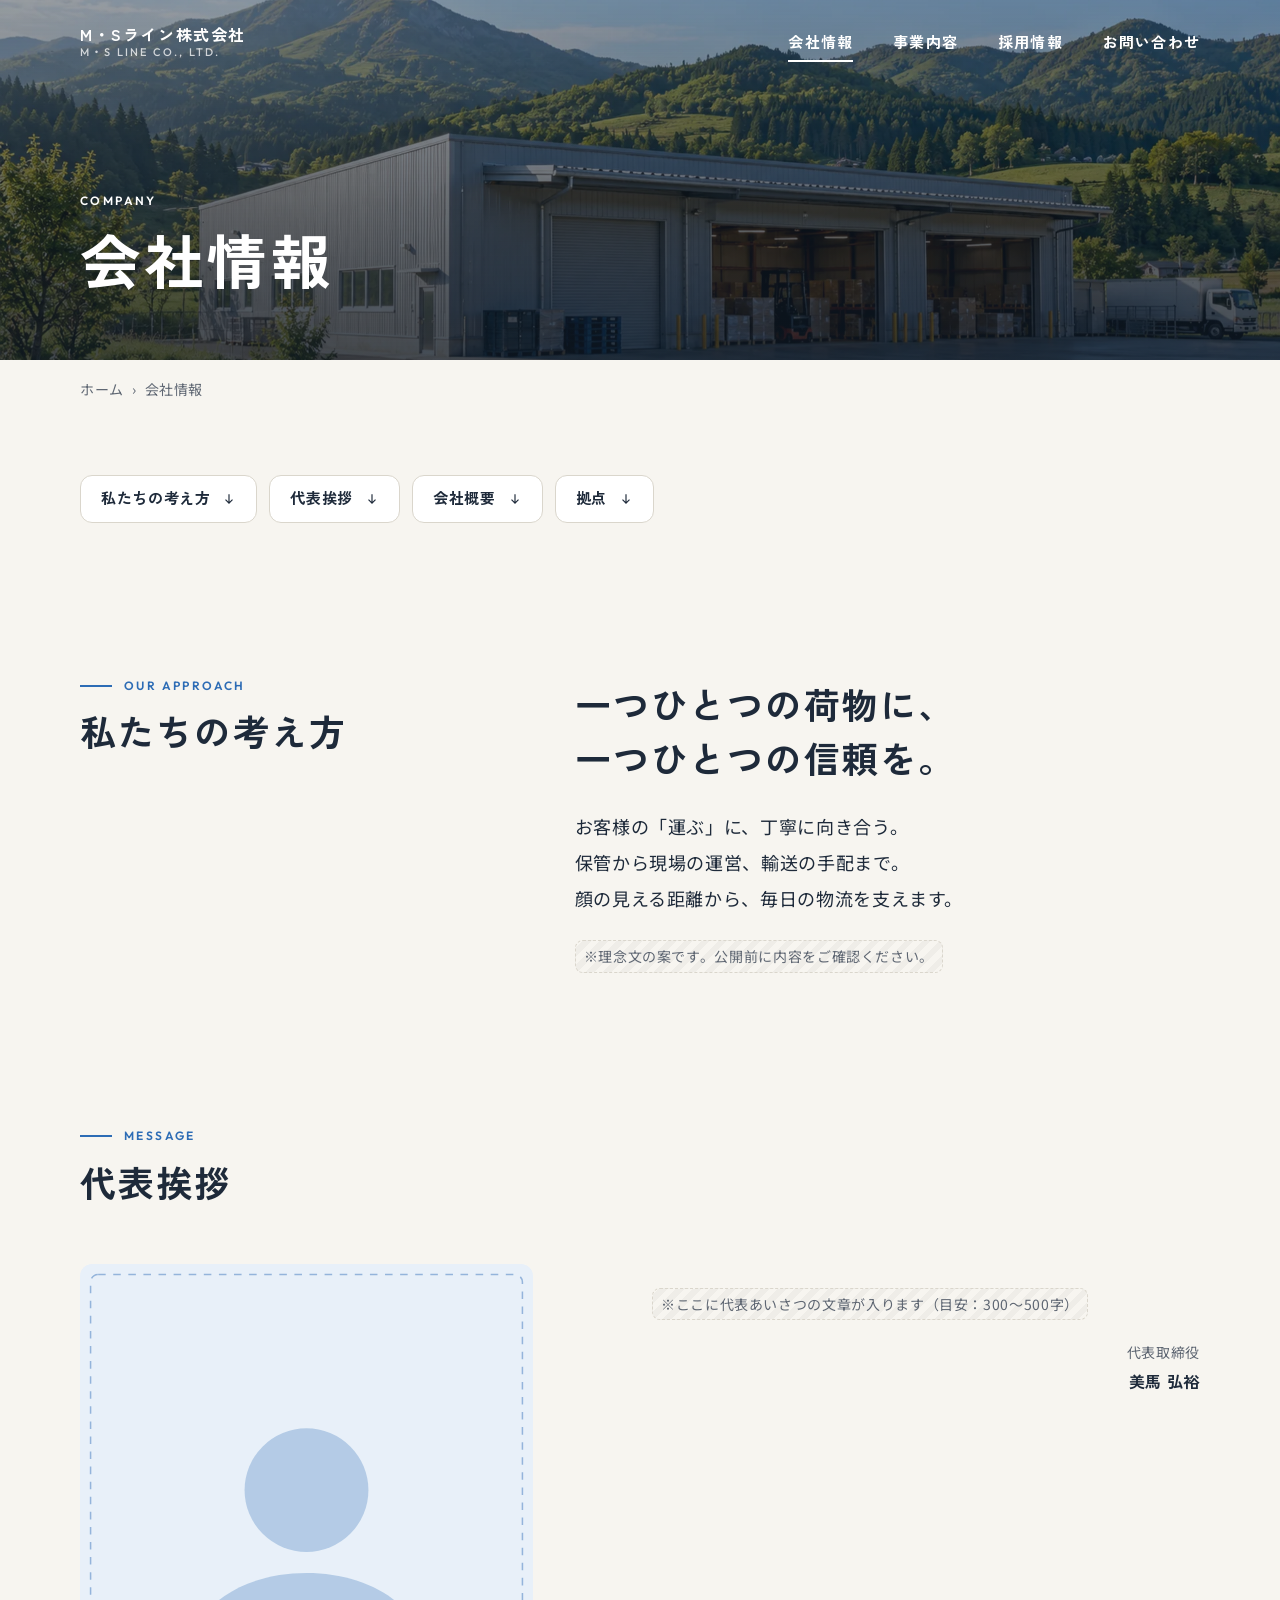
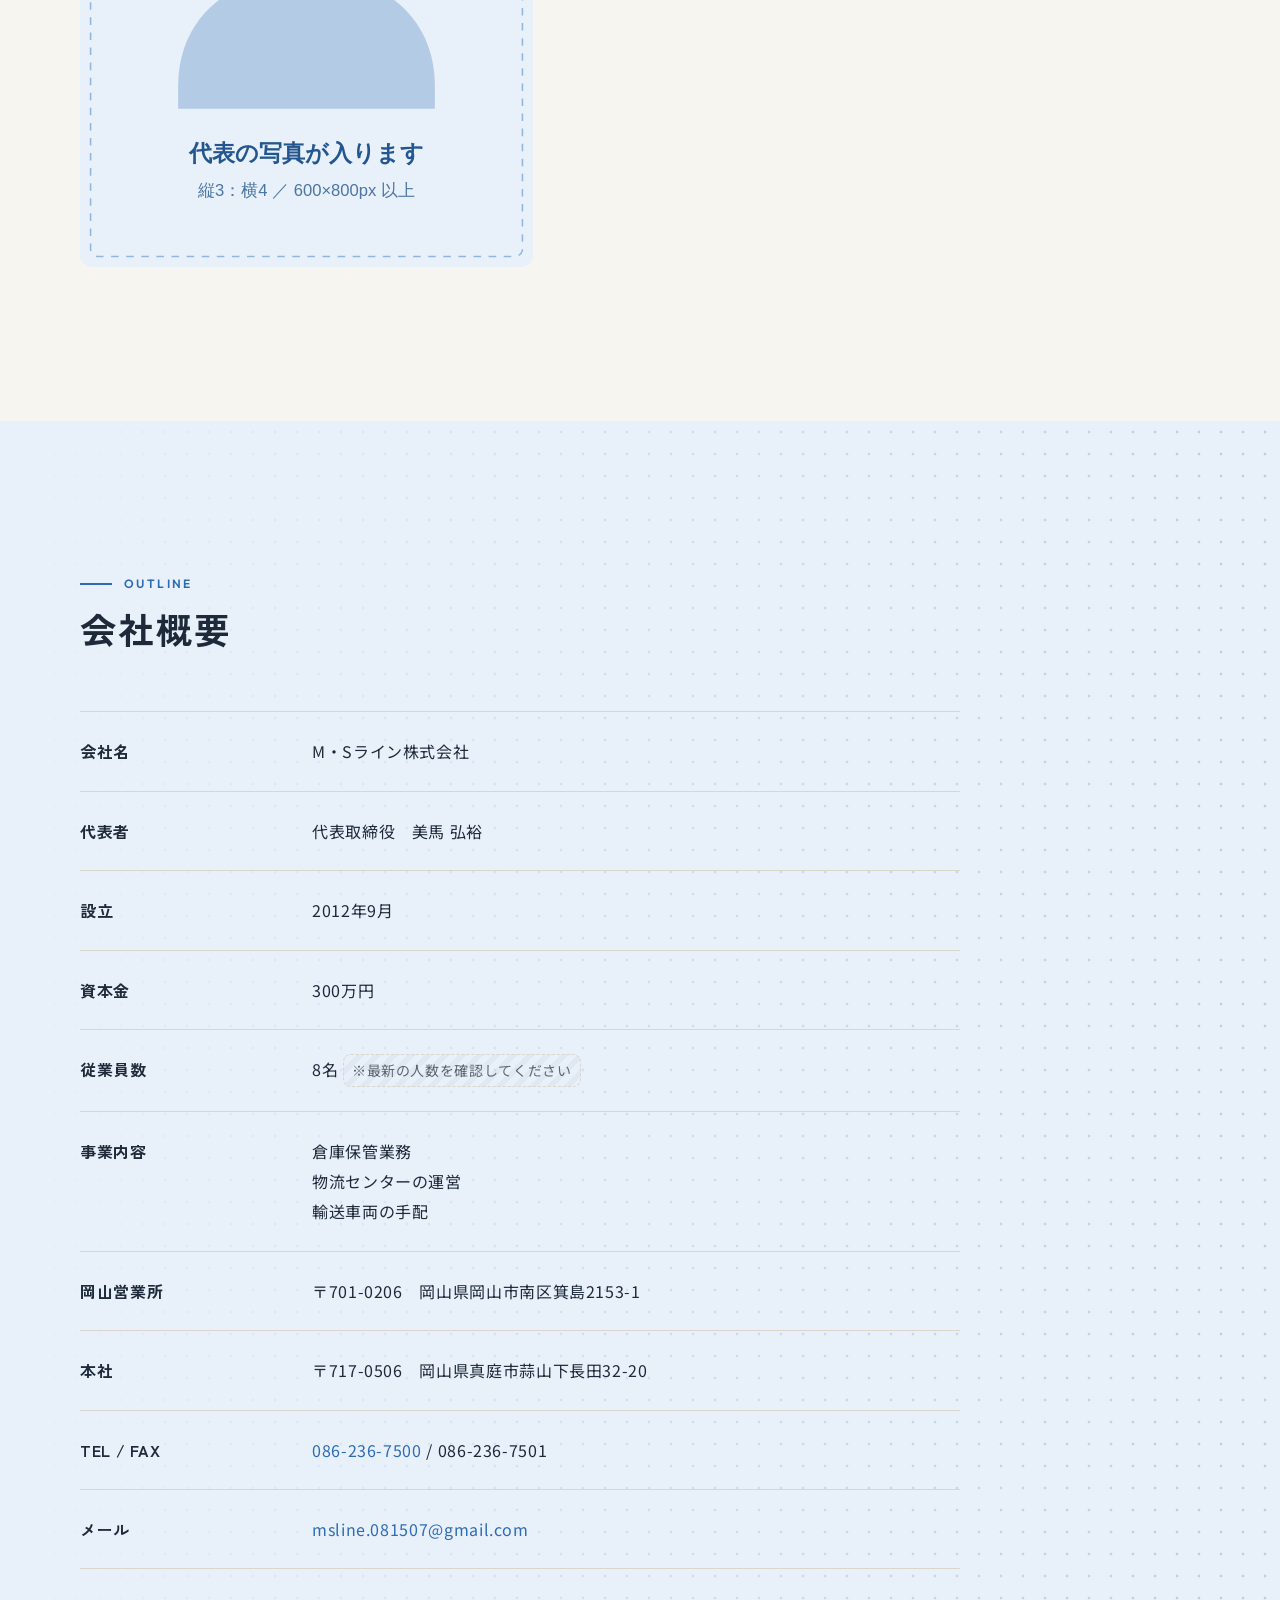
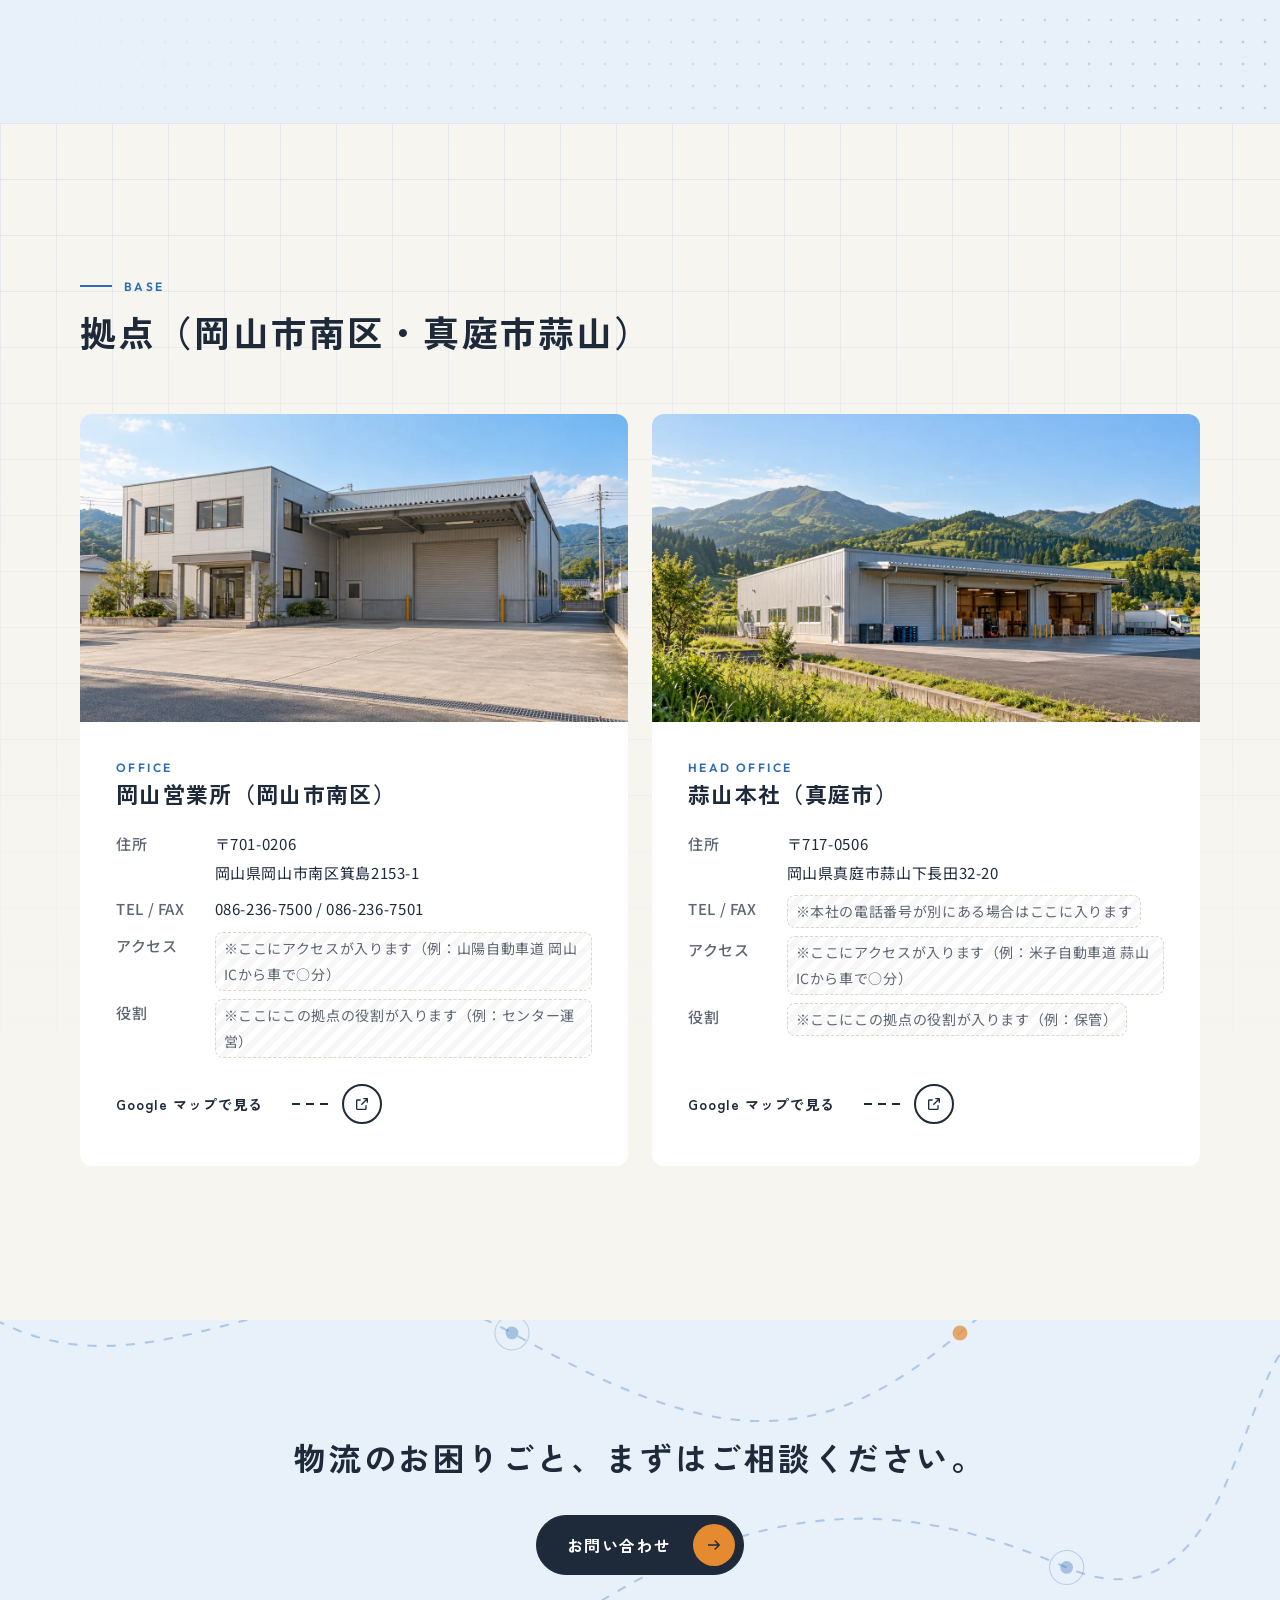
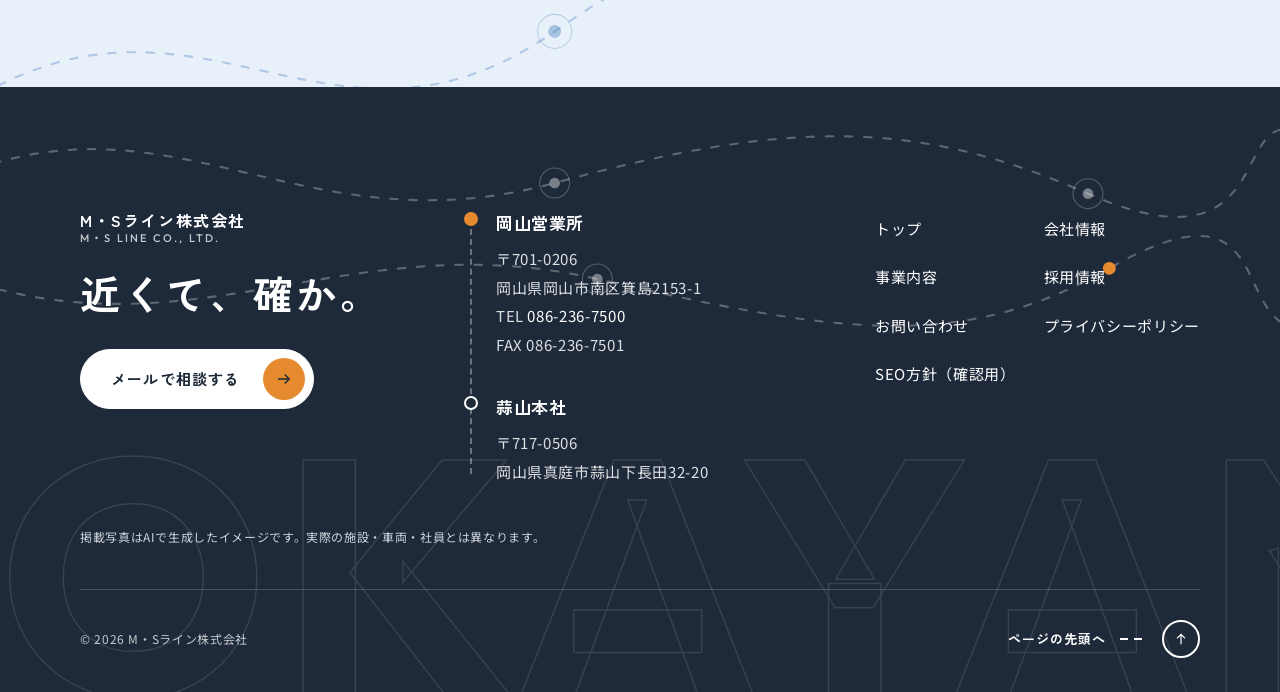
==== commit 3a7d5658: "SEO方針ページに狙いやすさの見立てと、順位を上げる対策を追加 - キーワード表に「狙いやすさ」（難しい・狙える・取りやすい）の列を追加 - 「岡山 倉庫」単独が難しい理由と、順位を上げるためにやるこ" ====
--- a/company.html
+++ b/company.html
@@ -23,7 +23,7 @@
 <link rel="preconnect" href="https://fonts.googleapis.com">
 <link rel="preconnect" href="https://fonts.gstatic.com" crossorigin>
 <link rel="stylesheet" href="https://fonts.googleapis.com/css2?family=Noto+Sans+JP:wght@400;500&family=Outfit:wght@500;600&family=Zen+Kaku+Gothic+New:wght@700&display=swap">
-<link rel="stylesheet" href="assets/css/style.css?v=12">
+<link rel="stylesheet" href="assets/css/style.css?v=13">
 <script type="application/ld+json">
 [
   {
@@ -71,7 +71,7 @@
   ]
 }
 </script>
-<script src="assets/js/main.js?v=12" defer></script>
+<script src="assets/js/main.js?v=13" defer></script>
 </head>
 <body class="has-hero">
 <a class="skip-link" href="#main">本文へスキップ</a>
--- a/assets/css/style.css
+++ b/assets/css/style.css
@@ -739,3 +739,11 @@
 .site-footer .btn--light { color: var(--color-ink); }
 .site-footer .btn--light:hover { color: #fff; }
 @media (max-width: 400px) { .btn { gap: 12px; padding-left: 22px; font-size: .9375rem; letter-spacing: .04em; } }
+
+.seo-table { min-width: 760px; }
+.seo-level { display: inline-block; padding: 2px 12px; border-radius: 999px; font-family: var(--font-head); font-weight: 700; font-size: .75rem; white-space: nowrap; }
+.seo-level--hard { background: #FBE7E5; color: #8A1F18; }
+.seo-level--ok { background: #FDEFD9; color: #7A4A00; }
+.seo-level--easy { background: #DDF0E3; color: #1F6B3A; }
+.seo-sub { font-size: var(--fs-h3); margin-top: 36px; }
+.seo-list--num { list-style: decimal; padding-left: 1.5em; }
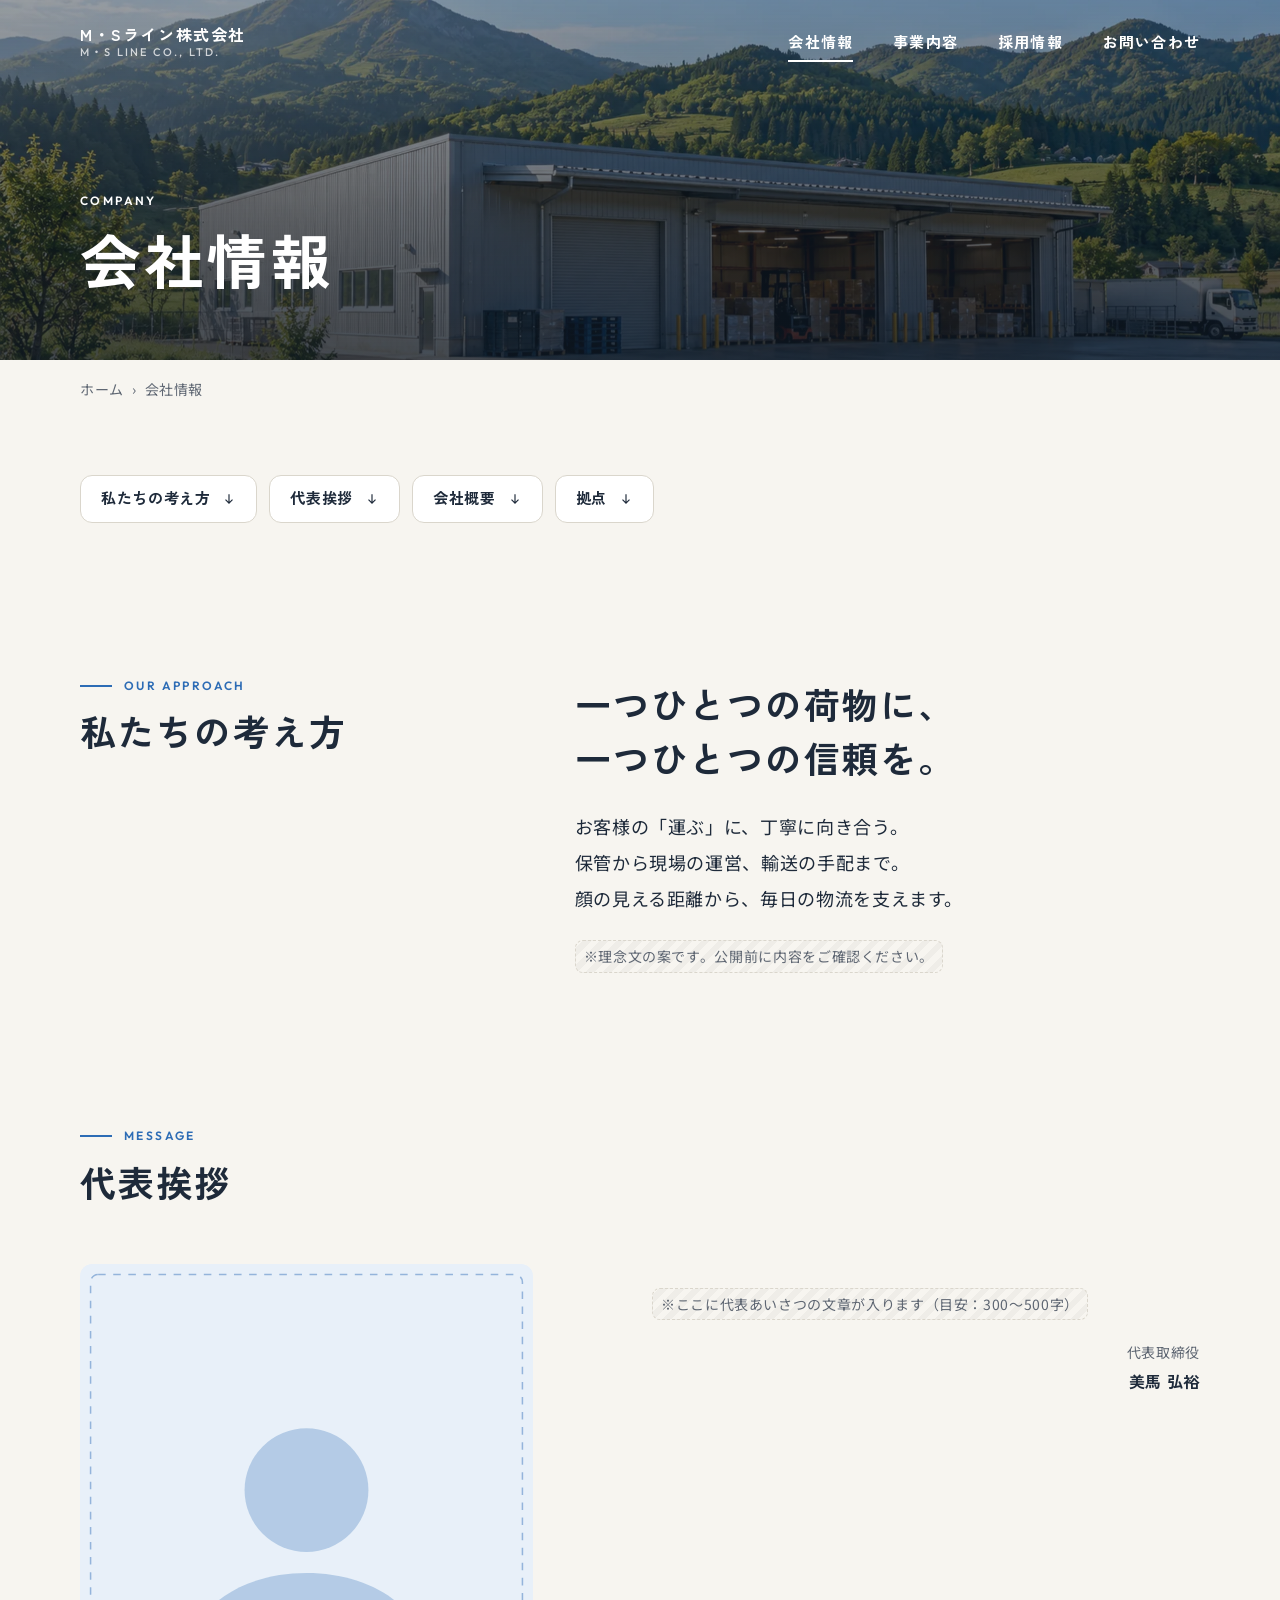
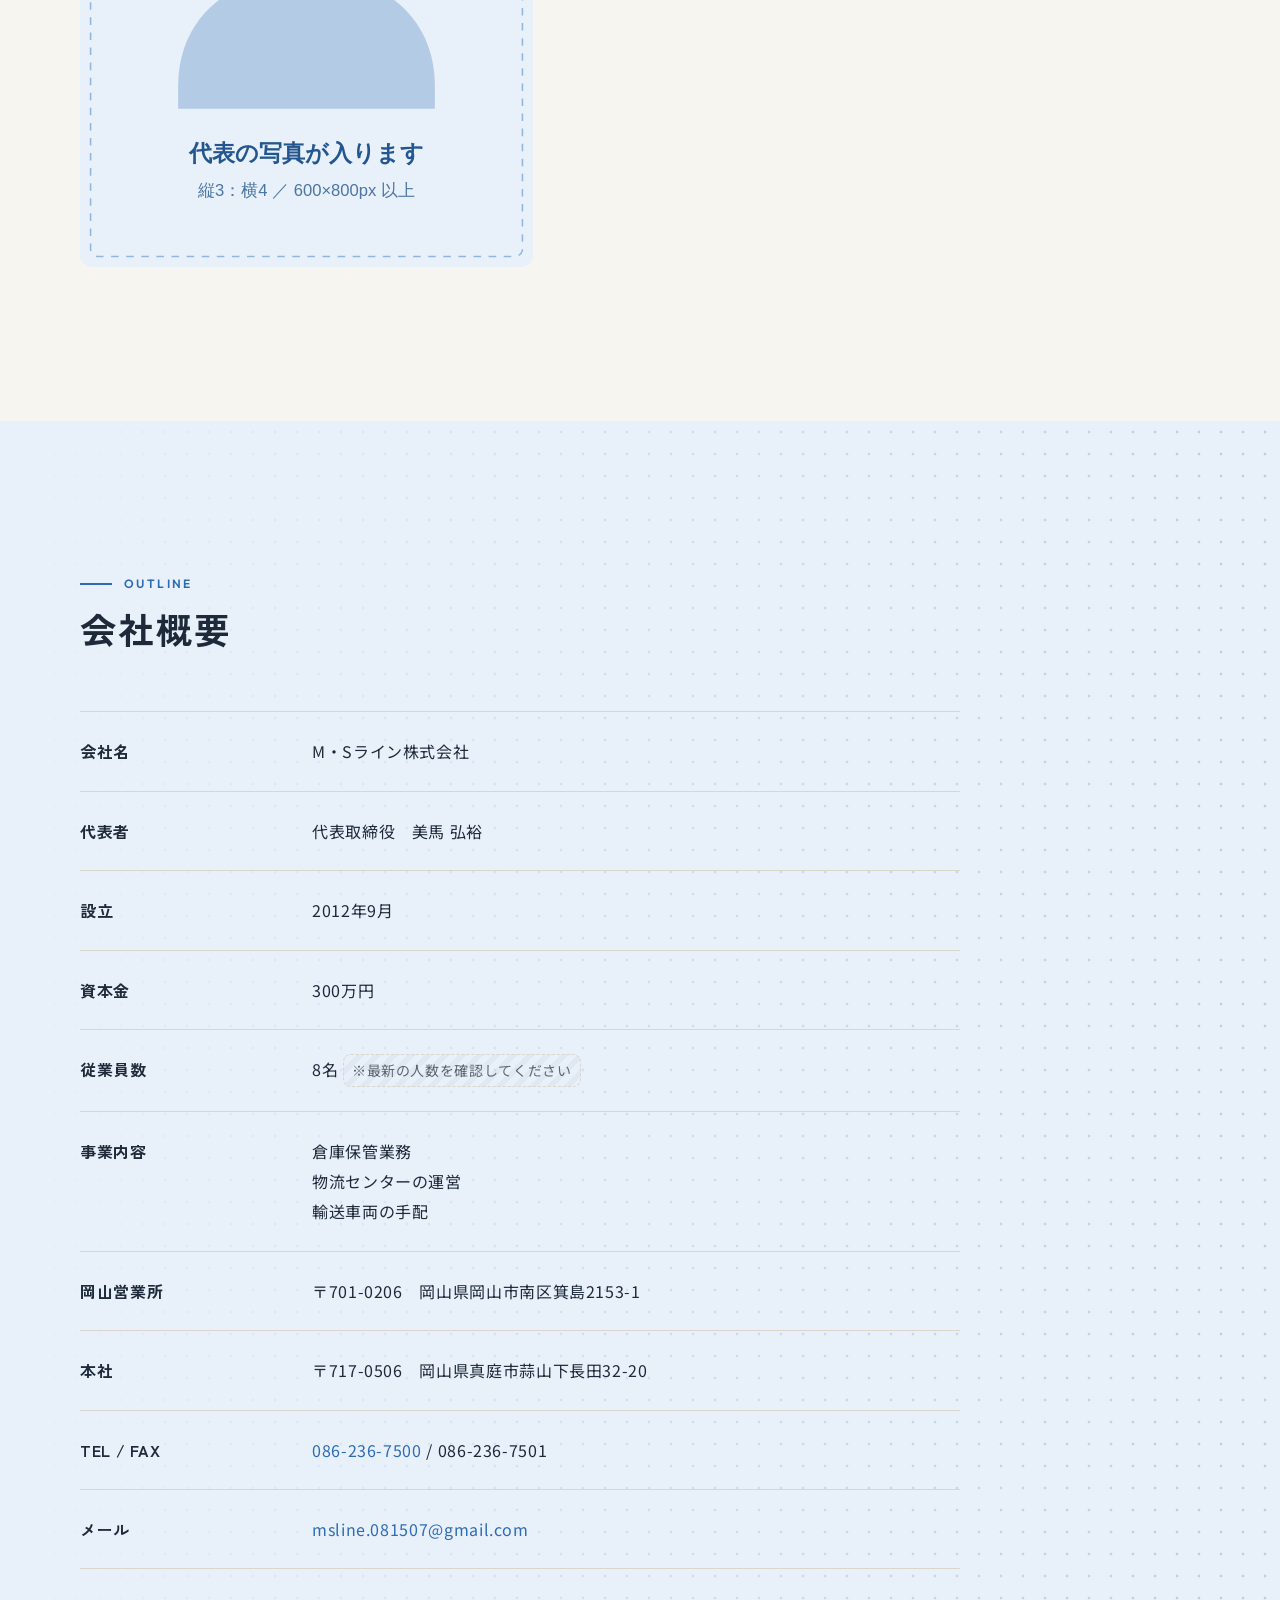
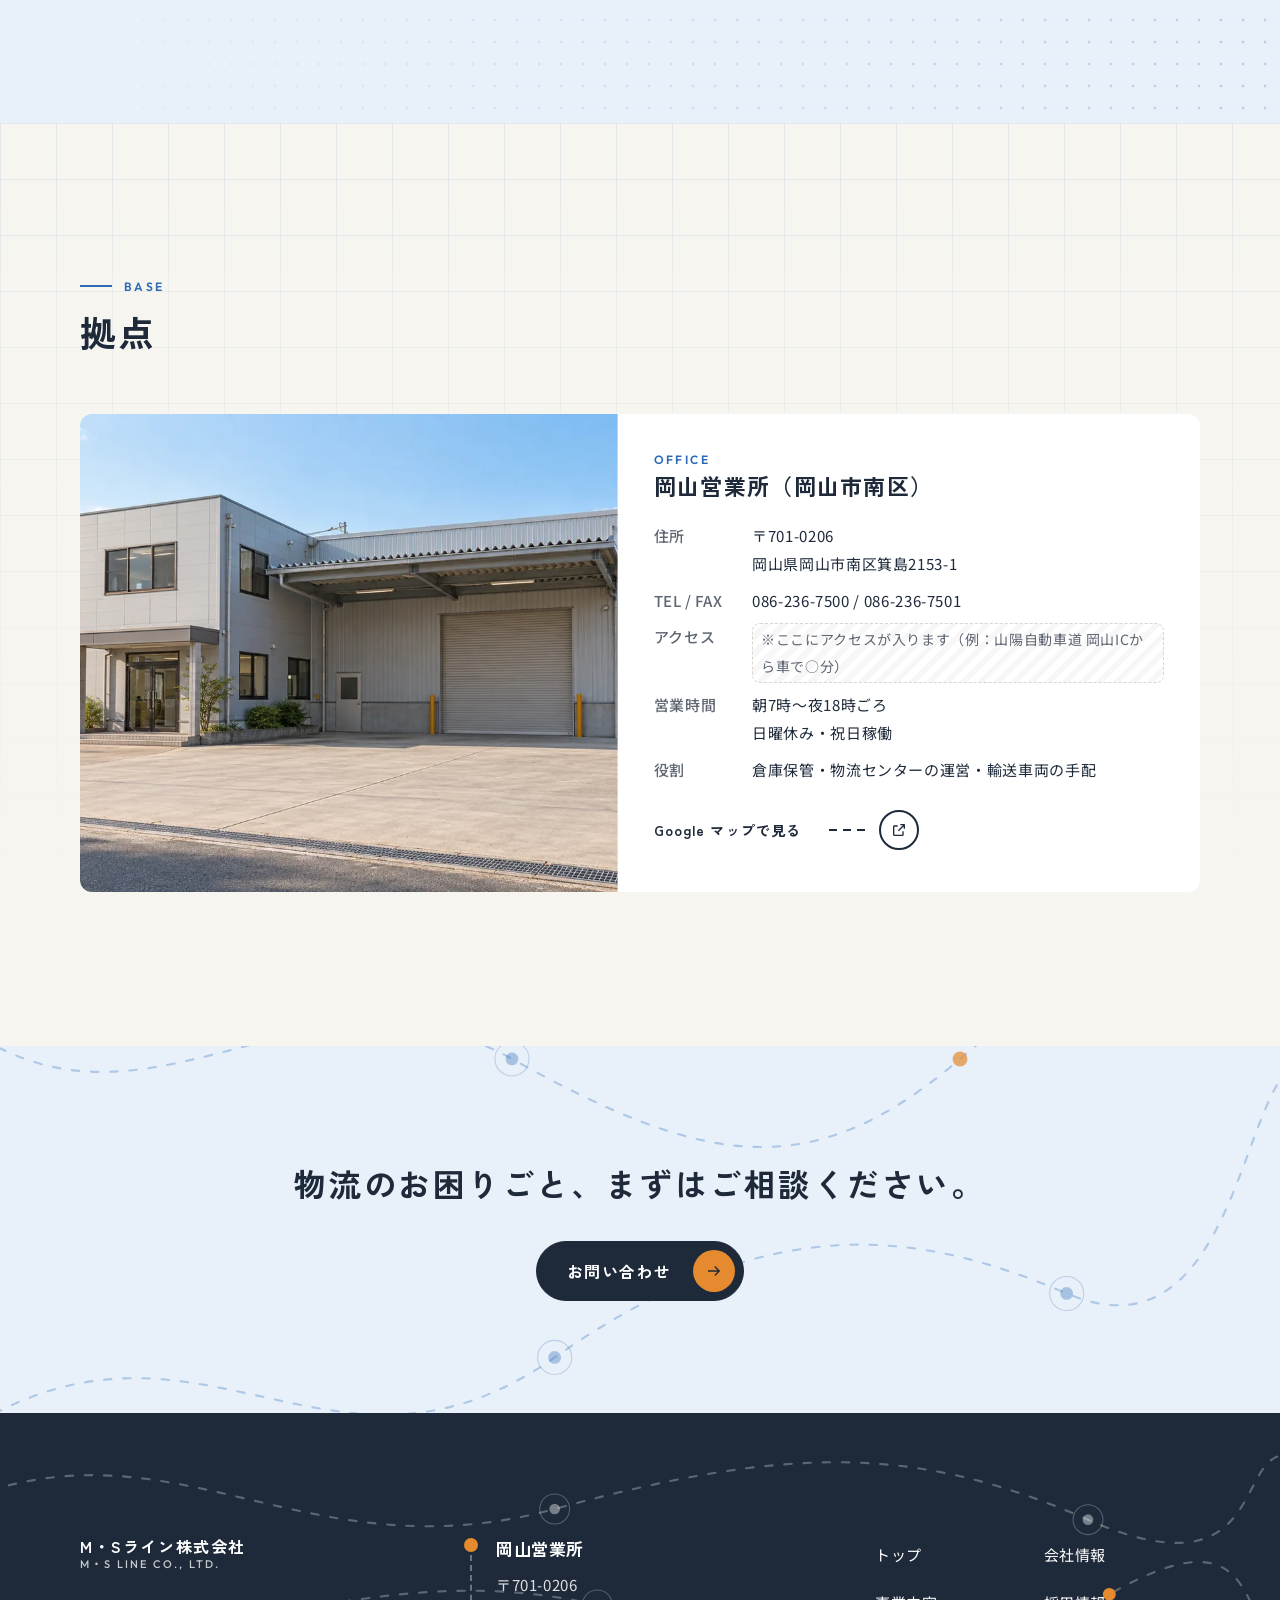
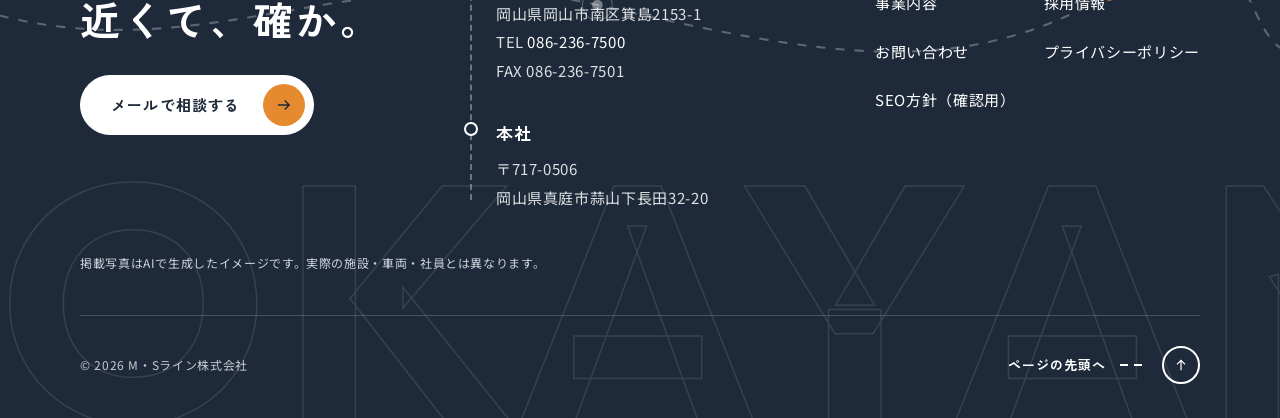
==== commit d29e13ed: "打ち合わせの内容を反映（岡山中心・求人は岡山のみ・数字を記入） - 蒜山は本社の住所のみ残し、拠点・地図・求人・タイトルなどは岡山に統一 - 事業内容：保管・運営・輸送の点線の枠を、打ち合わせの内容で" ====
--- a/company.html
+++ b/company.html
@@ -6,14 +6,14 @@
 <!-- 確認用：検索結果に出さない設定。本番公開時はこの1行を削除してください -->
 <meta name="robots" content="noindex, nofollow">
 <title>会社情報｜岡山市の物流会社 M・Sライン株式会社</title>
-<meta name="description" content="M・Sライン株式会社の会社情報。代表あいさつ、会社概要、岡山営業所・蒜山本社の所在地とアクセスをご案内します。">
+<meta name="description" content="M・Sライン株式会社の会社情報。代表あいさつ、会社概要、岡山営業所（岡山市南区）の所在地とアクセスをご案内します。">
 <link rel="canonical" href="https://www.example.com/company.html">
 <meta name="theme-color" content="#1E2A3A">
 <link rel="icon" href="favicon.svg" type="image/svg+xml">
 <meta property="og:type" content="article">
 <meta property="og:site_name" content="M・Sライン株式会社">
 <meta property="og:title" content="会社情報｜岡山市の物流会社 M・Sライン株式会社">
-<meta property="og:description" content="代表あいさつ、会社概要、岡山営業所・蒜山本社のご案内。">
+<meta property="og:description" content="代表あいさつ、会社概要、岡山営業所のご案内。">
 <meta property="og:url" content="https://www.example.com/company.html">
 <meta property="og:image" content="https://www.example.com/ogp.jpg">
 <meta property="og:image:width" content="1200">
@@ -23,7 +23,7 @@
 <link rel="preconnect" href="https://fonts.googleapis.com">
 <link rel="preconnect" href="https://fonts.gstatic.com" crossorigin>
 <link rel="stylesheet" href="https://fonts.googleapis.com/css2?family=Noto+Sans+JP:wght@400;500&family=Outfit:wght@500;600&family=Zen+Kaku+Gothic+New:wght@700&display=swap">
-<link rel="stylesheet" href="assets/css/style.css?v=13">
+<link rel="stylesheet" href="assets/css/style.css?v=14">
 <script type="application/ld+json">
 [
   {
@@ -42,22 +42,6 @@
       "addressCountry": "JP"
     },
     "parentOrganization": { "@type": "Organization", "name": "M・Sライン株式会社" }
-  },
-  {
-    "@context": "https://schema.org",
-    "@type": "LocalBusiness",
-    "name": "M・Sライン株式会社 本社",
-    "url": "https://www.example.com/company.html#base",
-    "telephone": "+81-86-236-7500",
-    "address": {
-      "@type": "PostalAddress",
-      "postalCode": "717-0506",
-      "addressRegion": "岡山県",
-      "addressLocality": "真庭市",
-      "streetAddress": "蒜山下長田32-20",
-      "addressCountry": "JP"
-    },
-    "parentOrganization": { "@type": "Organization", "name": "M・Sライン株式会社" }
   }
 ]
 </script>
@@ -71,7 +55,7 @@
   ]
 }
 </script>
-<script src="assets/js/main.js?v=13" defer></script>
+<script src="assets/js/main.js?v=14" defer></script>
 </head>
 <body class="has-hero">
 <a class="skip-link" href="#main">本文へスキップ</a>
@@ -177,9 +161,9 @@
     <div class="container">
       <header class="section-head reveal">
         <p class="section-head__en">Base</p>
-        <h2 class="section-head__ja" id="base-title">拠点（岡山市南区・真庭市蒜山）</h2>
+        <h2 class="section-head__ja" id="base-title">拠点</h2>
       </header>
-      <div class="bases">
+      <div class="bases bases--one">
         <article class="base-card reveal">
           <div class="base-card__img">
             <picture>
@@ -196,34 +180,11 @@
               <dt>住所</dt><dd>〒701-0206<br>岡山県岡山市南区箕島2153-1</dd>
               <dt>TEL / FAX</dt><dd><a href="tel:0862367500">086-236-7500</a> / 086-236-7501</dd>
               <dt>アクセス</dt><dd><span class="note-dummy">※ここにアクセスが入ります（例：山陽自動車道 岡山ICから車で○分）</span></dd>
-              <dt>役割</dt><dd><span class="note-dummy">※ここにこの拠点の役割が入ります（例：センター運営）</span></dd>
+              <dt>営業時間</dt><dd>朝7時〜夜18時ごろ<br>日曜休み・祝日稼働</dd>
+              <dt>役割</dt><dd>倉庫保管・物流センターの運営・輸送車両の手配</dd>
             </dl>
             <p class="base-card__actions">
               <a class="btn btn--line" href="https://www.google.com/maps/search/?api=1&amp;query=%E5%B2%A1%E5%B1%B1%E7%9C%8C%E5%B2%A1%E5%B1%B1%E5%B8%82%E5%8D%97%E5%8C%BA%E7%AE%95%E5%B3%B62153-1" target="_blank" rel="noopener">Google マップで見る<span class="visually-hidden">（新しいタブで開きます）</span>
-                <svg class="arrow" viewBox="0 0 24 24" fill="none" stroke="currentColor" stroke-width="2" aria-hidden="true"><path d="M14 4h6v6M20 4l-9 9M18 14v5a1 1 0 0 1-1 1H5a1 1 0 0 1-1-1V7a1 1 0 0 1 1-1h5"/></svg></a>
-            </p>
-          </div>
-        </article>
-        <article class="base-card reveal">
-          <div class="base-card__img">
-            <picture>
-              <source srcset="assets/img/base_hiruzen_1280x720.webp" type="image/webp">
-              <img src="assets/img/base_hiruzen_1280x720.jpg" width="1280" height="720" alt="山あいの倉庫のイメージ（実際の蒜山本社ではありません）（AI生成）" loading="lazy">
-            </picture>
-          </div>
-          <div class="base-card__body">
-            <div>
-              <p class="label-en">Head Office</p>
-              <h3 class="base-card__name">蒜山本社（真庭市）</h3>
-            </div>
-            <dl class="base-card__dl">
-              <dt>住所</dt><dd>〒717-0506<br>岡山県真庭市蒜山下長田32-20</dd>
-              <dt>TEL / FAX</dt><dd><span class="note-dummy">※本社の電話番号が別にある場合はここに入ります</span></dd>
-              <dt>アクセス</dt><dd><span class="note-dummy">※ここにアクセスが入ります（例：米子自動車道 蒜山ICから車で○分）</span></dd>
-              <dt>役割</dt><dd><span class="note-dummy">※ここにこの拠点の役割が入ります（例：保管）</span></dd>
-            </dl>
-            <p class="base-card__actions">
-              <a class="btn btn--line" href="https://www.google.com/maps/search/?api=1&amp;query=%E5%B2%A1%E5%B1%B1%E7%9C%8C%E7%9C%9F%E5%BA%AD%E5%B8%82%E8%92%9C%E5%B1%B1%E4%B8%8B%E9%95%B7%E7%94%B032-20" target="_blank" rel="noopener">Google マップで見る<span class="visually-hidden">（新しいタブで開きます）</span>
                 <svg class="arrow" viewBox="0 0 24 24" fill="none" stroke="currentColor" stroke-width="2" aria-hidden="true"><path d="M14 4h6v6M20 4l-9 9M18 14v5a1 1 0 0 1-1 1H5a1 1 0 0 1-1-1V7a1 1 0 0 1 1-1h5"/></svg></a>
             </p>
           </div>
@@ -266,7 +227,7 @@
           <address>〒701-0206<br>岡山県岡山市南区箕島2153-1<br>TEL <a href="tel:0862367500">086-236-7500</a><br>FAX 086-236-7501</address>
         </div>
         <div class="footer__base">
-          <p class="footer__base-name">蒜山本社</p>
+          <p class="footer__base-name">本社</p>
           <address>〒717-0506<br>岡山県真庭市蒜山下長田32-20</address>
         </div>
       </div>
--- a/assets/css/style.css
+++ b/assets/css/style.css
@@ -295,11 +295,12 @@
 
 /* 拠点（地図） */
 .base__grid { align-items: center; row-gap: 40px; }
-.base__map { grid-column: 1 / -1; background: var(--color-surface); border-radius: var(--radius); padding: clamp(16px, 3vw, 32px); }
-.base__map svg { width: 100%; height: auto; }
+.base__photo { grid-column: 1 / -1; border-radius: var(--radius); overflow: hidden; aspect-ratio: 16 / 9; }
+.base__photo picture, .base__photo img { width: 100%; height: 100%; object-fit: cover; }
+.base__hq { margin-top: 24px; color: var(--color-muted); font-size: var(--fs-small); }
 .base__list { grid-column: 1 / -1; display: grid; gap: 16px; }
 @media (min-width: 1024px) {
-  .base__map { grid-column: 1 / 8; }
+  .base__photo { grid-column: 1 / 8; }
   .base__list { grid-column: 8 / 13; }
 }
 .base-item { display: block; padding: 24px; background: var(--color-surface); border-radius: var(--radius); color: var(--color-ink); border: 1px solid transparent; transition: border-color .2s; }
@@ -617,15 +618,6 @@
 .marquee__dot { width: clamp(10px, 1.4vw, 16px); height: clamp(10px, 1.4vw, 16px); border-radius: 50%; background: var(--color-accent); flex: none; }
 @keyframes marquee { to { transform: translateX(-50%); } }
 
-/* 拠点マップ：ルートが引かれ、荷物が行き来する */
-.map-route-draw { stroke-dasharray: 1; stroke-dashoffset: 1; }
-.base__map.is-in .map-route-draw { animation: drawRoute 2s .3s var(--ease-out) forwards; }
-@keyframes drawRoute { to { stroke-dashoffset: 0; } }
-.map-pulse { transform-box: fill-box; transform-origin: center; animation: pulse 2.4s ease-out infinite; }
-.map-pulse--2 { animation-delay: 1.2s; }
-@keyframes pulse { 0% { transform: scale(.6); opacity: .9; } 100% { transform: scale(2.4); opacity: 0; } }
-.map-mover { opacity: 0; transition: opacity .6s 2s; }
-.base__map.is-in .map-mover { opacity: 1; }
 
 /* 数字：カウントアップ中に桁がぶれないように */
 .numbers__value { font-variant-numeric: tabular-nums; display: inline-block; }
@@ -636,8 +628,6 @@
 @media (prefers-reduced-motion: reduce) {
   .js .wipe picture, .js .section-head__ja { clip-path: none; transform: none; }
   .js .section-head__en::before { transform: none; }
-  .map-route-draw { stroke-dashoffset: 0; }
-  .map-mover { display: none; }
   .scroll-line { display: none; }
   .site-header.is-hidden { transform: none; }
   .marquee__track { transform: none; }
@@ -747,3 +737,11 @@
 .seo-level--easy { background: #DDF0E3; color: #1F6B3A; }
 .seo-sub { font-size: var(--fs-h3); margin-top: 36px; }
 .seo-list--num { list-style: decimal; padding-left: 1.5em; }
+
+/* 拠点が1つのときのカード：PCでは、写真と情報を横に並べる */
+@media (min-width: 1024px) {
+  .bases--one { grid-template-columns: 1fr; }
+  .bases--one .base-card { flex-direction: row; }
+  .bases--one .base-card__img { flex: 0 0 48%; aspect-ratio: auto; }
+  .bases--one .base-card__img picture, .bases--one .base-card__img img { height: 100%; }
+}
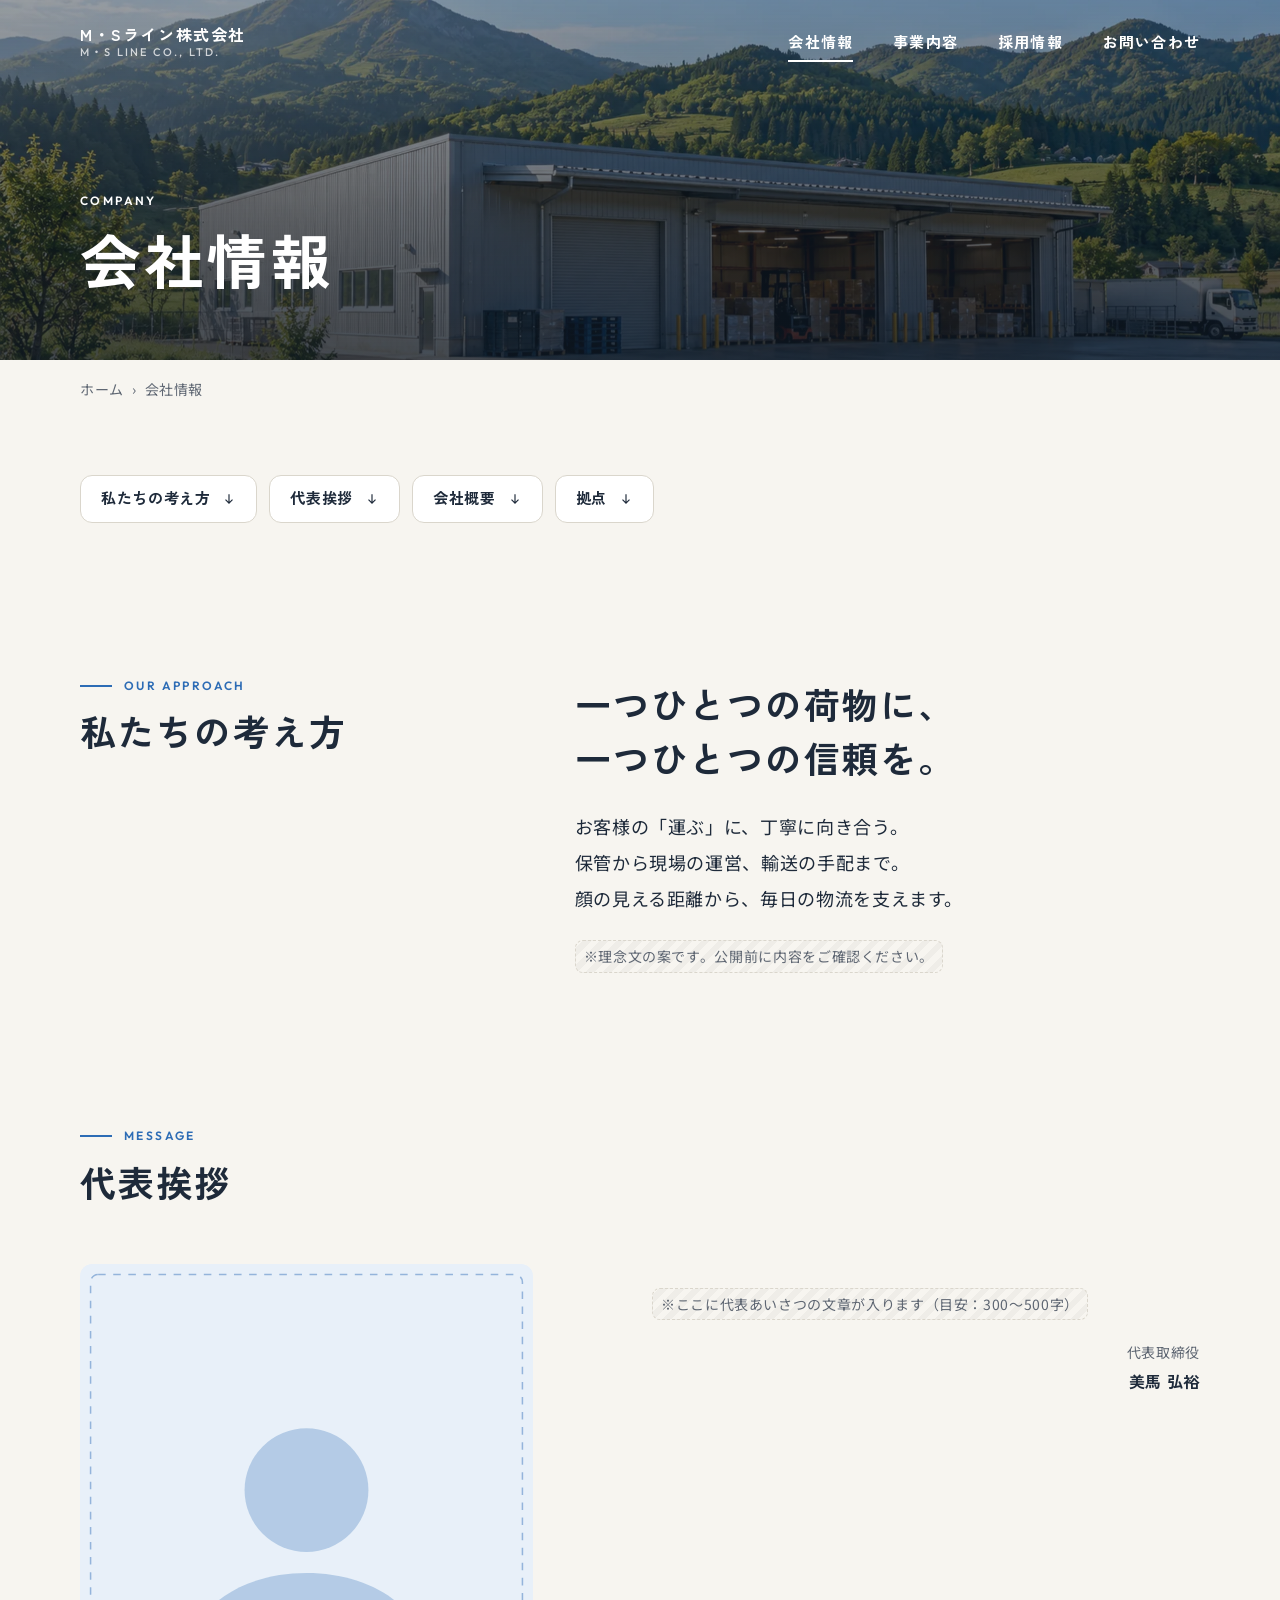
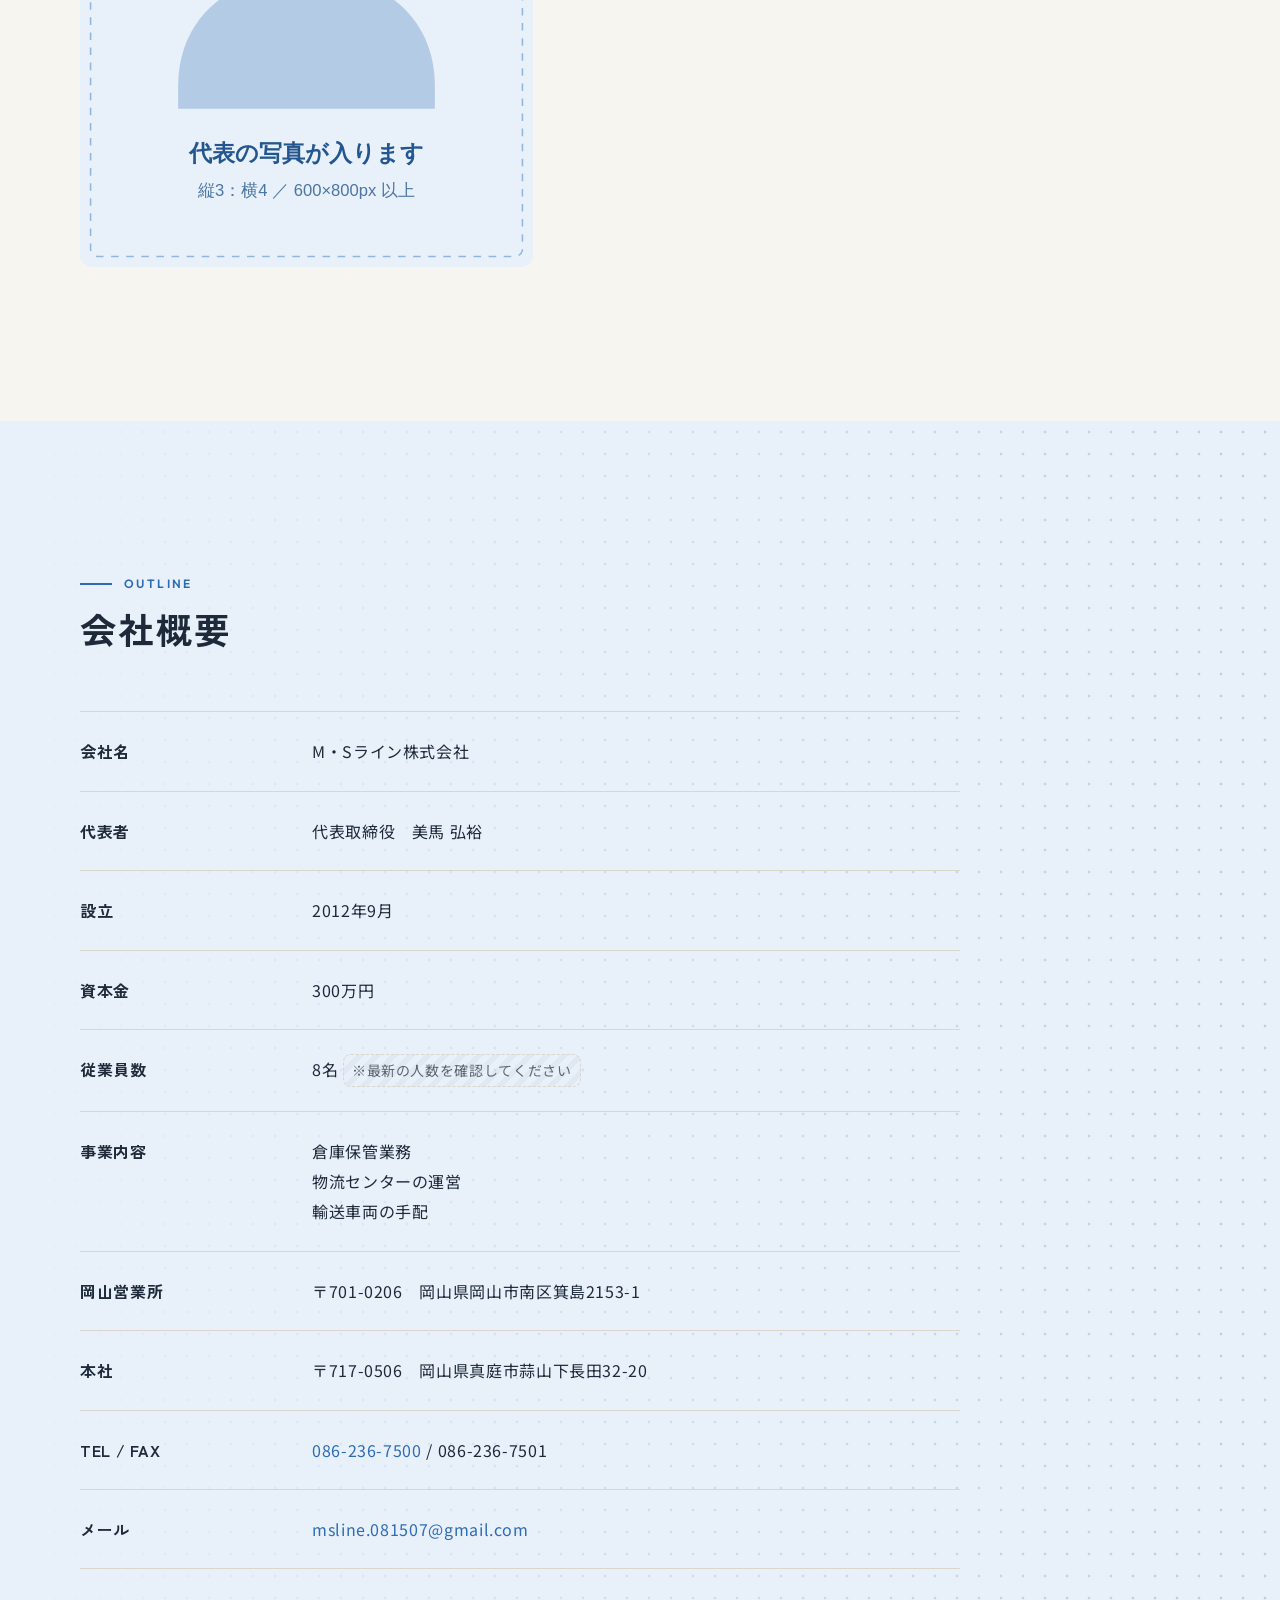
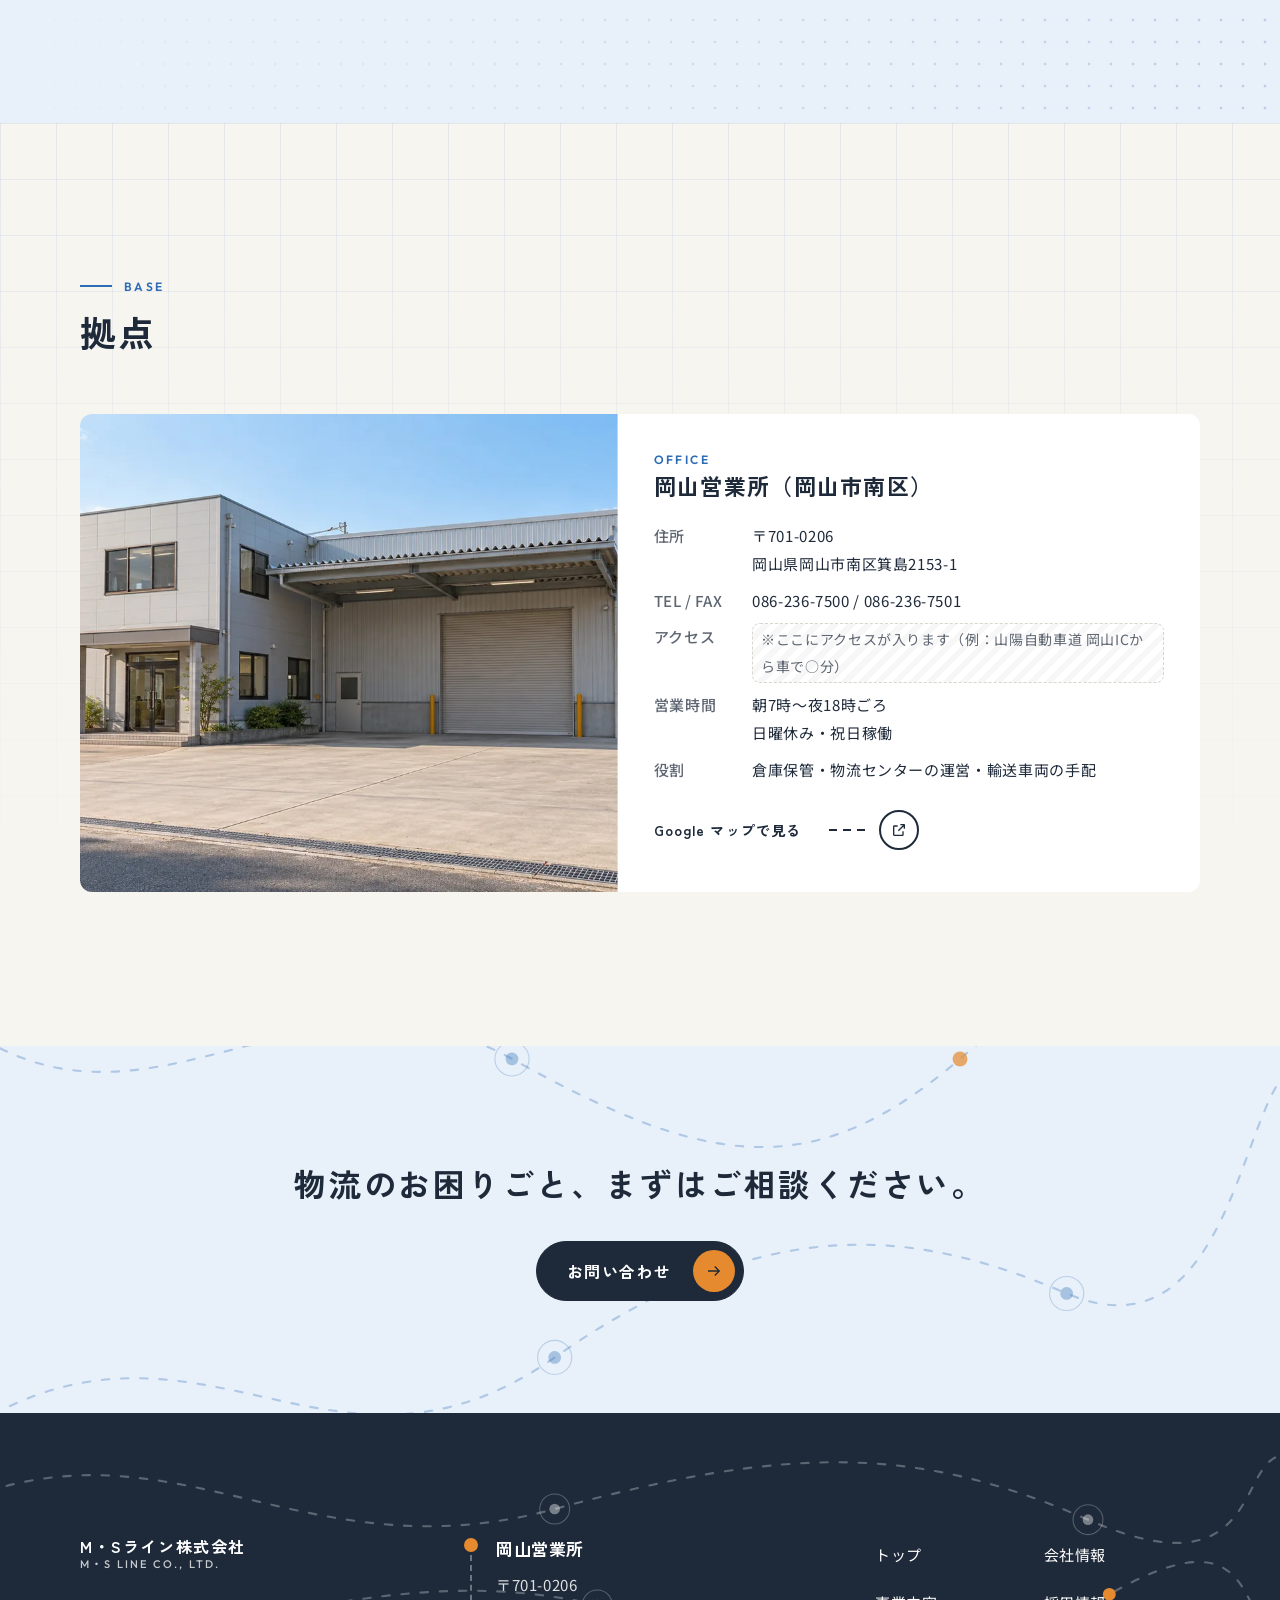
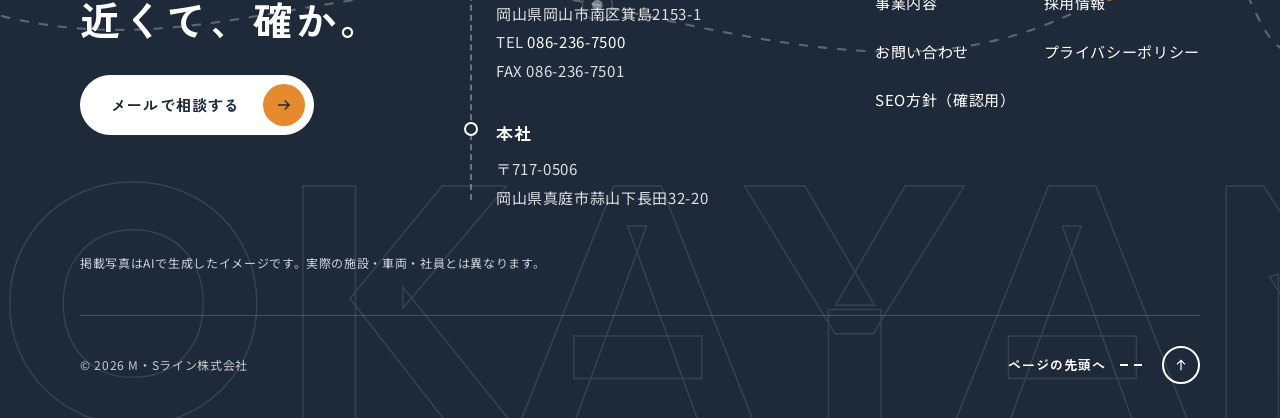
==== commit 52a1daee: "トップの拠点セクションに、岡山と蒜山を結ぶ地図を戻す - 地図（ルート線・脈打つ点・行き来する印）と、岡山営業所・本社（蒜山）のカードを復元 - 見出しを「岡山市南区の物流センターと、蒜山の本社」に変" ====
--- a/company.html
+++ b/company.html
@@ -23,7 +23,7 @@
 <link rel="preconnect" href="https://fonts.googleapis.com">
 <link rel="preconnect" href="https://fonts.gstatic.com" crossorigin>
 <link rel="stylesheet" href="https://fonts.googleapis.com/css2?family=Noto+Sans+JP:wght@400;500&family=Outfit:wght@500;600&family=Zen+Kaku+Gothic+New:wght@700&display=swap">
-<link rel="stylesheet" href="assets/css/style.css?v=14">
+<link rel="stylesheet" href="assets/css/style.css?v=15">
 <script type="application/ld+json">
 [
   {
@@ -55,7 +55,7 @@
   ]
 }
 </script>
-<script src="assets/js/main.js?v=14" defer></script>
+<script src="assets/js/main.js?v=15" defer></script>
 </head>
 <body class="has-hero">
 <a class="skip-link" href="#main">本文へスキップ</a>
--- a/assets/css/style.css
+++ b/assets/css/style.css
@@ -295,12 +295,11 @@
 
 /* 拠点（地図） */
 .base__grid { align-items: center; row-gap: 40px; }
-.base__photo { grid-column: 1 / -1; border-radius: var(--radius); overflow: hidden; aspect-ratio: 16 / 9; }
-.base__photo picture, .base__photo img { width: 100%; height: 100%; object-fit: cover; }
-.base__hq { margin-top: 24px; color: var(--color-muted); font-size: var(--fs-small); }
+.base__map { grid-column: 1 / -1; background: var(--color-surface); border-radius: var(--radius); padding: clamp(16px, 3vw, 32px); }
+.base__map svg { width: 100%; height: auto; }
 .base__list { grid-column: 1 / -1; display: grid; gap: 16px; }
 @media (min-width: 1024px) {
-  .base__photo { grid-column: 1 / 8; }
+  .base__map { grid-column: 1 / 8; }
   .base__list { grid-column: 8 / 13; }
 }
 .base-item { display: block; padding: 24px; background: var(--color-surface); border-radius: var(--radius); color: var(--color-ink); border: 1px solid transparent; transition: border-color .2s; }
@@ -745,3 +744,17 @@
   .bases--one .base-card__img { flex: 0 0 48%; aspect-ratio: auto; }
   .bases--one .base-card__img picture, .bases--one .base-card__img img { height: 100%; }
 }
+
+/* 拠点マップ：ルートが引かれ、荷物が行き来する */
+.map-route-draw { stroke-dasharray: 1; stroke-dashoffset: 1; }
+.base__map.is-in .map-route-draw { animation: drawRoute 2s .3s var(--ease-out) forwards; }
+@keyframes drawRoute { to { stroke-dashoffset: 0; } }
+.map-pulse { transform-box: fill-box; transform-origin: center; animation: pulse 2.4s ease-out infinite; }
+.map-pulse--2 { animation-delay: 1.2s; }
+@keyframes pulse { 0% { transform: scale(.6); opacity: .9; } 100% { transform: scale(2.4); opacity: 0; } }
+.map-mover { opacity: 0; transition: opacity .6s 2s; }
+.base__map.is-in .map-mover { opacity: 1; }
+@media (prefers-reduced-motion: reduce) {
+  .map-route-draw { stroke-dashoffset: 0; }
+  .map-mover { display: none; }
+}
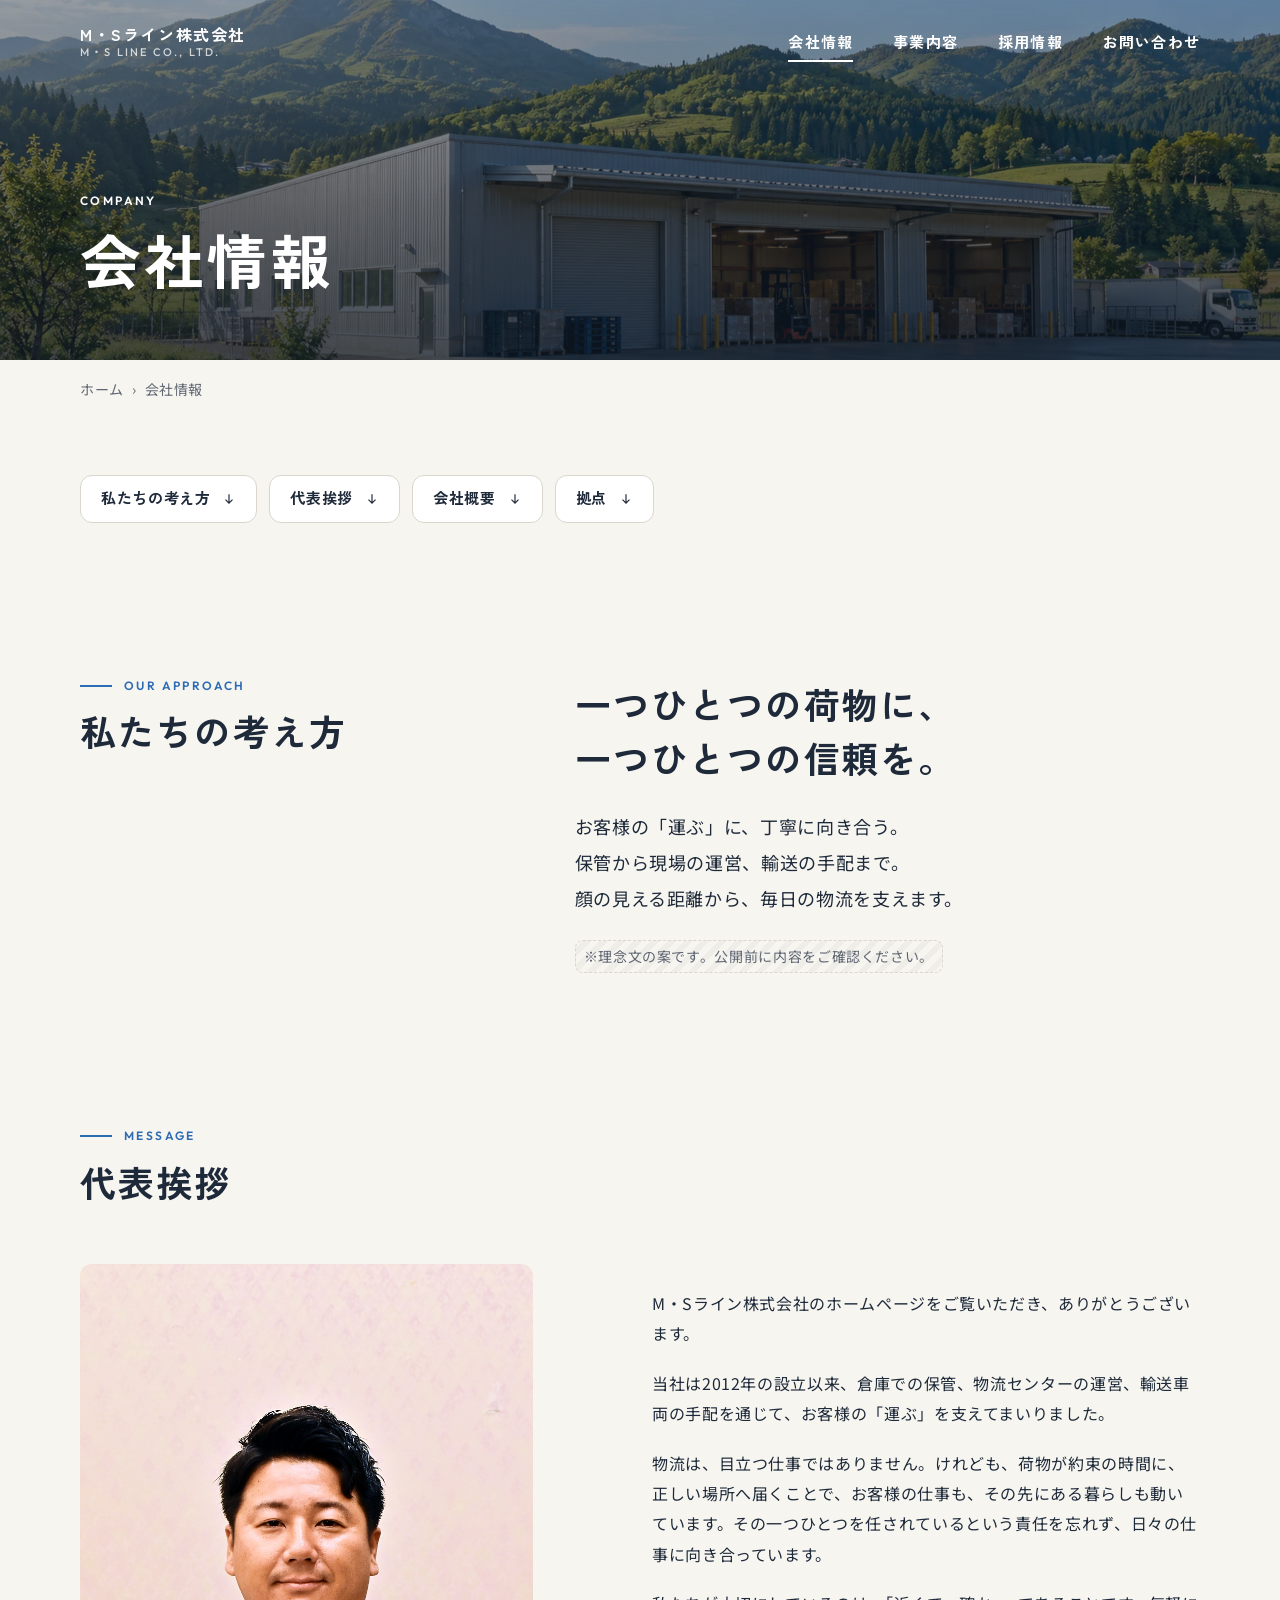
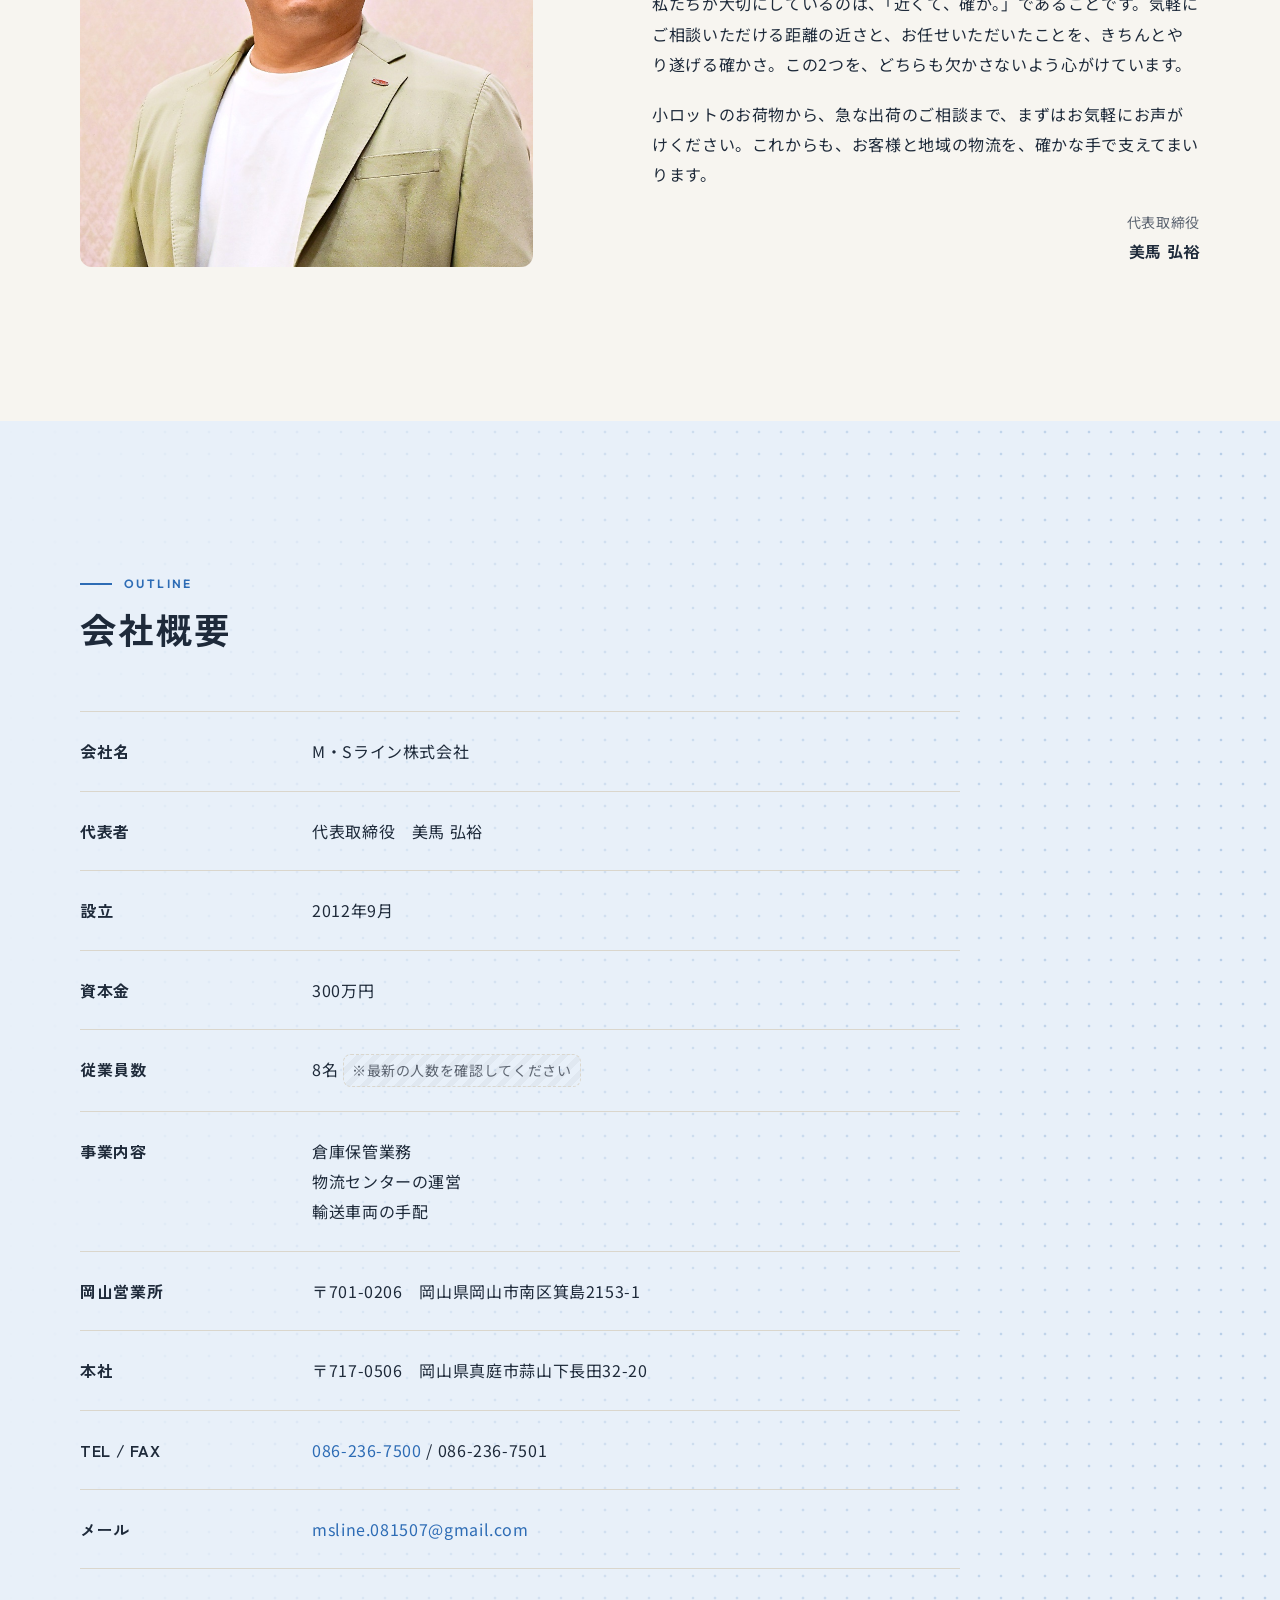
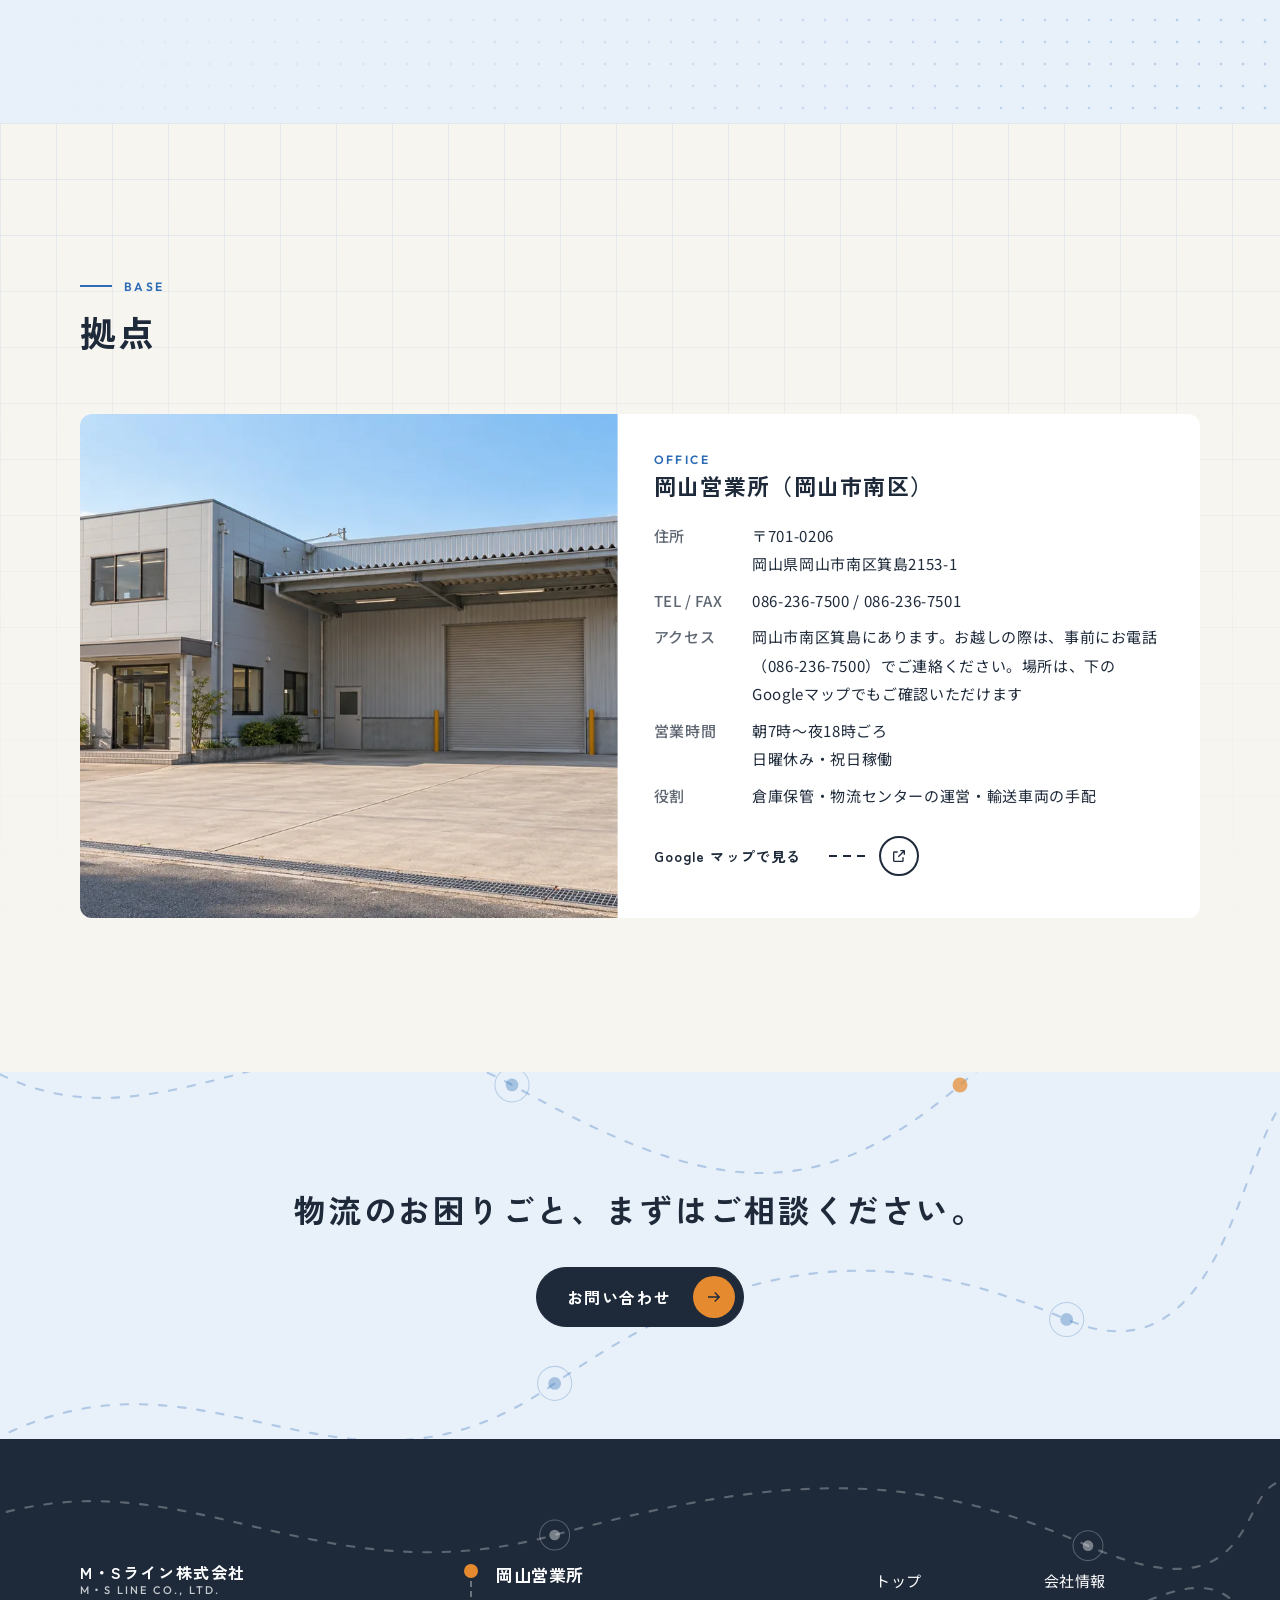
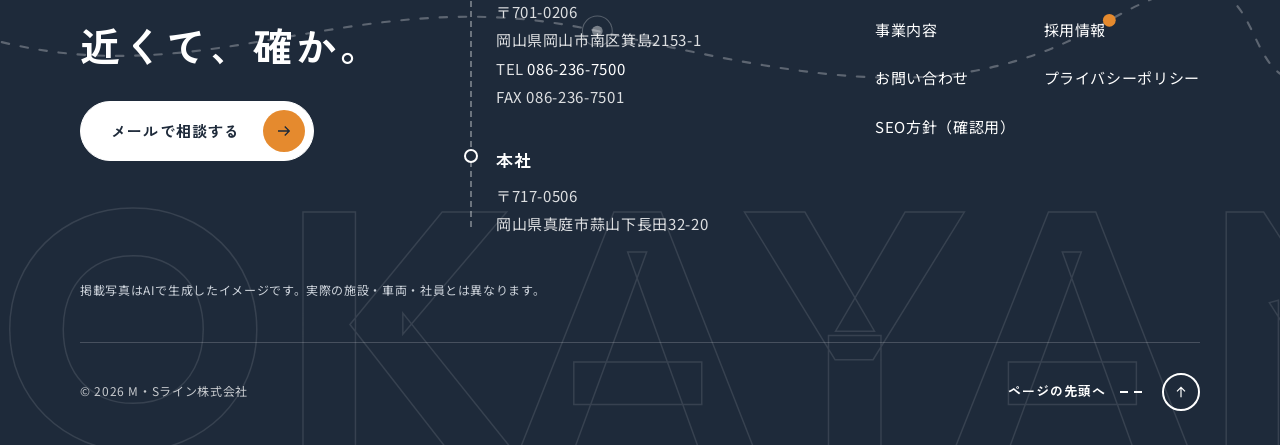
==== commit 1ef01619: "代表の写真と挨拶文を追加し、点線の枠の文言を記入 - 代表の写真を切り抜き・補正して差し込み（900×1200、元データは公開しない） - 代表挨拶の文章（案）、岡山営業所のアクセス、事業内容・採用情" ====
--- a/company.html
+++ b/company.html
@@ -23,7 +23,7 @@
 <link rel="preconnect" href="https://fonts.googleapis.com">
 <link rel="preconnect" href="https://fonts.gstatic.com" crossorigin>
 <link rel="stylesheet" href="https://fonts.googleapis.com/css2?family=Noto+Sans+JP:wght@400;500&family=Outfit:wght@500;600&family=Zen+Kaku+Gothic+New:wght@700&display=swap">
-<link rel="stylesheet" href="assets/css/style.css?v=15">
+<link rel="stylesheet" href="assets/css/style.css?v=16">
 <script type="application/ld+json">
 [
   {
@@ -55,7 +55,7 @@
   ]
 }
 </script>
-<script src="assets/js/main.js?v=15" defer></script>
+<script src="assets/js/main.js?v=16" defer></script>
 </head>
 <body class="has-hero">
 <a class="skip-link" href="#main">本文へスキップ</a>
@@ -118,16 +118,20 @@
     </div>
   </section>
 
-  <!-- 3-2. 代表挨拶（写真は assets/img/ceo_placeholder.svg を実際の写真に差し替えてください。README 参照） -->
+  <!-- 3-2. 代表挨拶（写真：assets/img/ceo_900x1200.jpg。文章は案です。README 参照） -->
   <section class="section" id="greeting" aria-labelledby="greeting-title">
     <div class="container">
       <header class="section-head reveal"><p class="section-head__en">Message</p><h2 class="section-head__ja" id="greeting-title">代表挨拶</h2></header>
       <div class="grid-12 message__grid reveal">
         <figure class="message__photo">
-          <img src="assets/img/ceo_placeholder.svg" width="600" height="800" alt="代表取締役 美馬 弘裕（写真が入ります）" loading="lazy">
+          <img src="assets/img/ceo_900x1200.jpg" width="900" height="1200" alt="代表取締役 美馬 弘裕" loading="lazy">
         </figure>
         <div class="message__body">
-          <p><span class="note-dummy">※ここに代表あいさつの文章が入ります（目安：300〜500字）</span></p>
+          <p>M・Sライン株式会社のホームページをご覧いただき、ありがとうございます。</p>
+          <p>当社は2012年の設立以来、倉庫での保管、物流センターの運営、輸送車両の手配を通じて、お客様の「運ぶ」を支えてまいりました。</p>
+          <p>物流は、目立つ仕事ではありません。けれども、荷物が約束の時間に、正しい場所へ届くことで、お客様の仕事も、その先にある暮らしも動いています。その一つひとつを任されているという責任を忘れず、日々の仕事に向き合っています。</p>
+          <p>私たちが大切にしているのは、「近くて、確か。」であることです。気軽にご相談いただける距離の近さと、お任せいただいたことを、きちんとやり遂げる確かさ。この2つを、どちらも欠かさないよう心がけています。</p>
+          <p>小ロットのお荷物から、急な出荷のご相談まで、まずはお気軽にお声がけください。これからも、お客様と地域の物流を、確かな手で支えてまいります。</p>
           <p class="message__sign"><small>代表取締役</small>美馬 弘裕</p>
         </div>
       </div>
@@ -179,7 +183,7 @@
             <dl class="base-card__dl">
               <dt>住所</dt><dd>〒701-0206<br>岡山県岡山市南区箕島2153-1</dd>
               <dt>TEL / FAX</dt><dd><a href="tel:0862367500">086-236-7500</a> / 086-236-7501</dd>
-              <dt>アクセス</dt><dd><span class="note-dummy">※ここにアクセスが入ります（例：山陽自動車道 岡山ICから車で○分）</span></dd>
+              <dt>アクセス</dt><dd>岡山市南区箕島にあります。お越しの際は、事前にお電話（086-236-7500）でご連絡ください。場所は、下のGoogleマップでもご確認いただけます</dd>
               <dt>営業時間</dt><dd>朝7時〜夜18時ごろ<br>日曜休み・祝日稼働</dd>
               <dt>役割</dt><dd>倉庫保管・物流センターの運営・輸送車両の手配</dd>
             </dl>
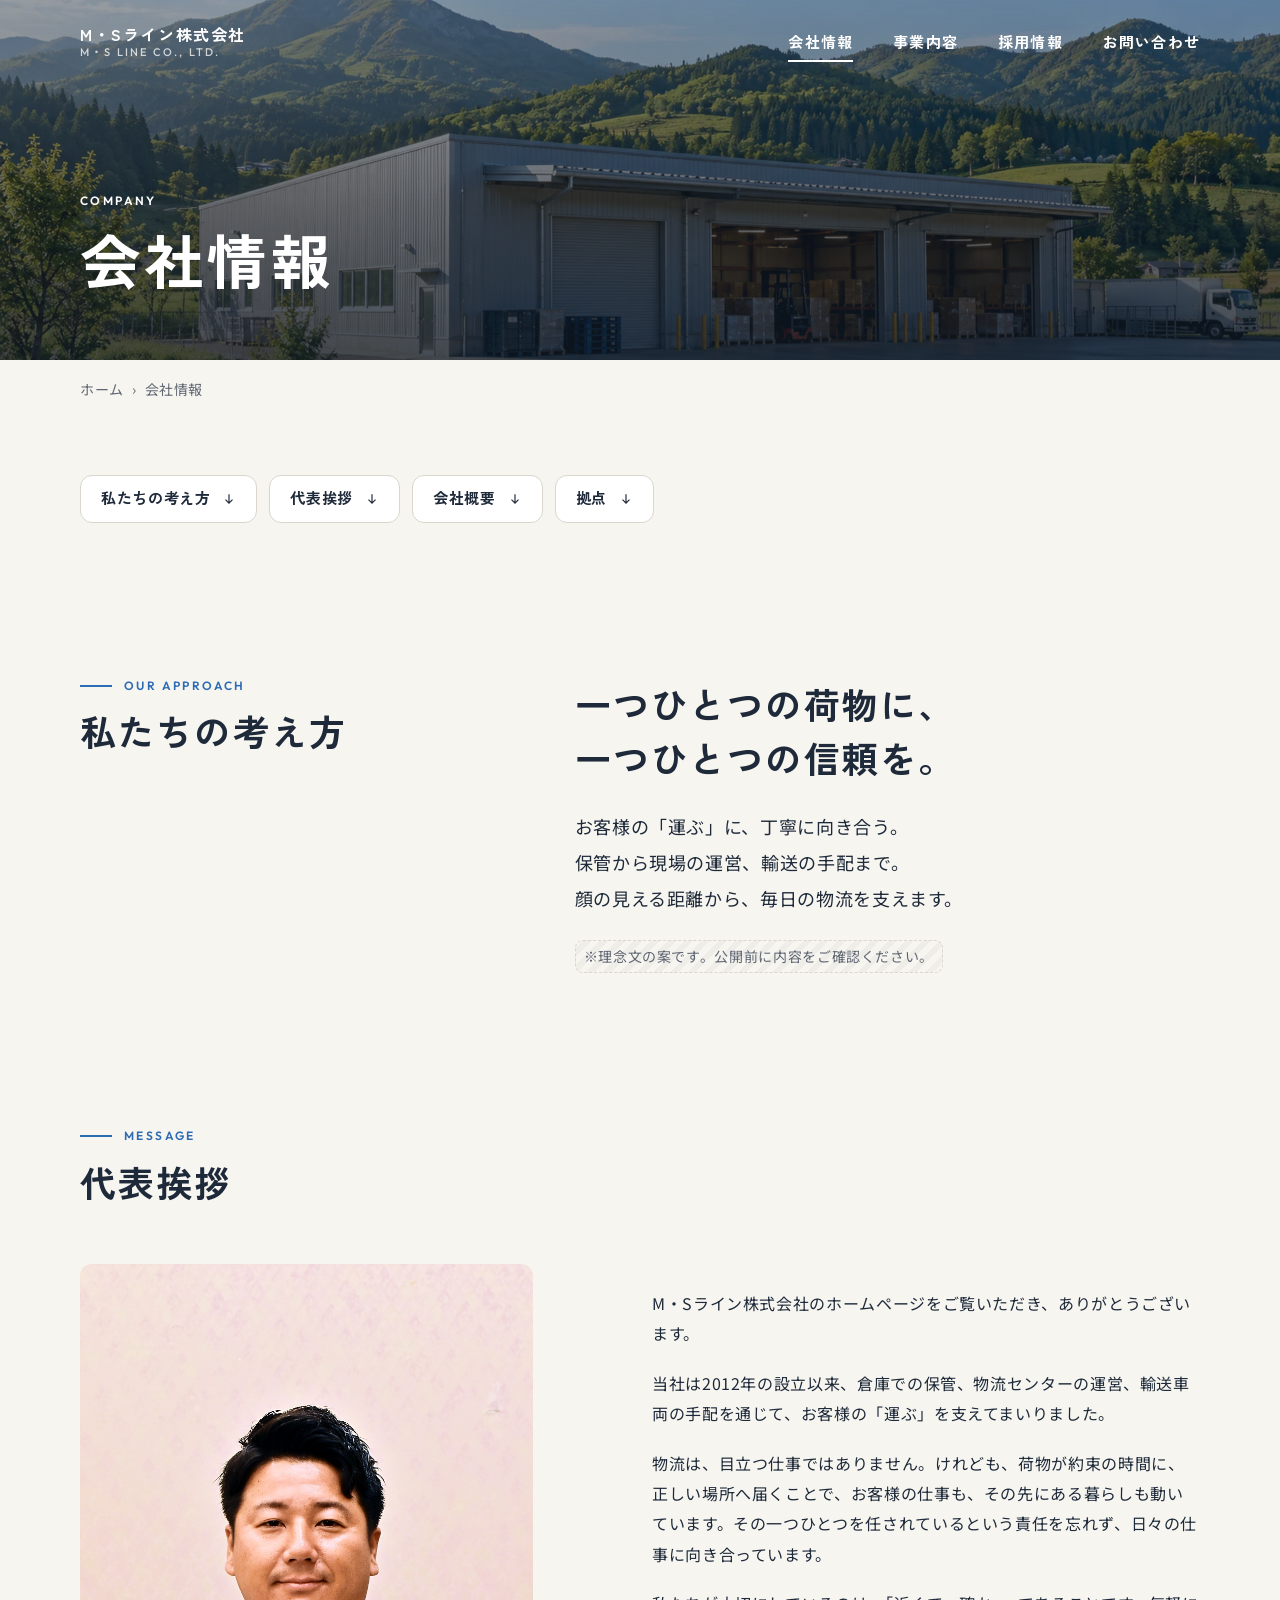
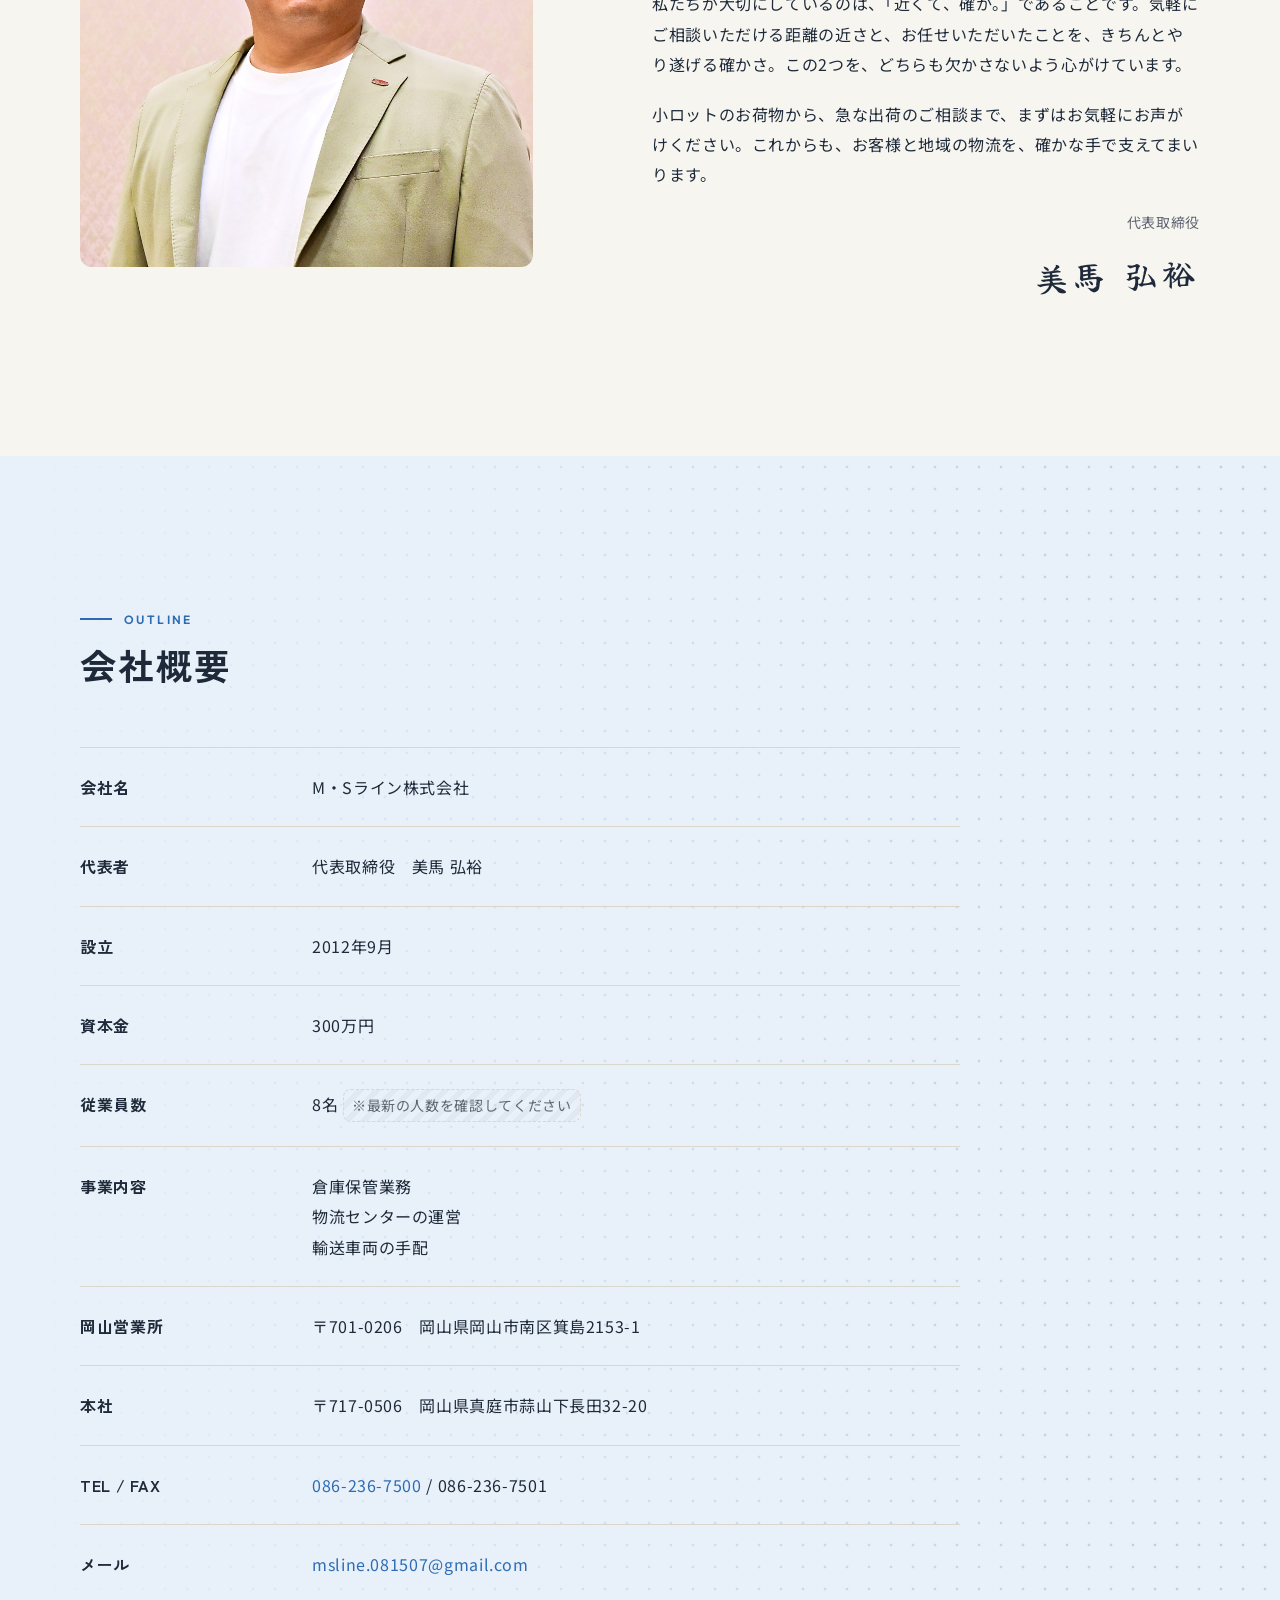
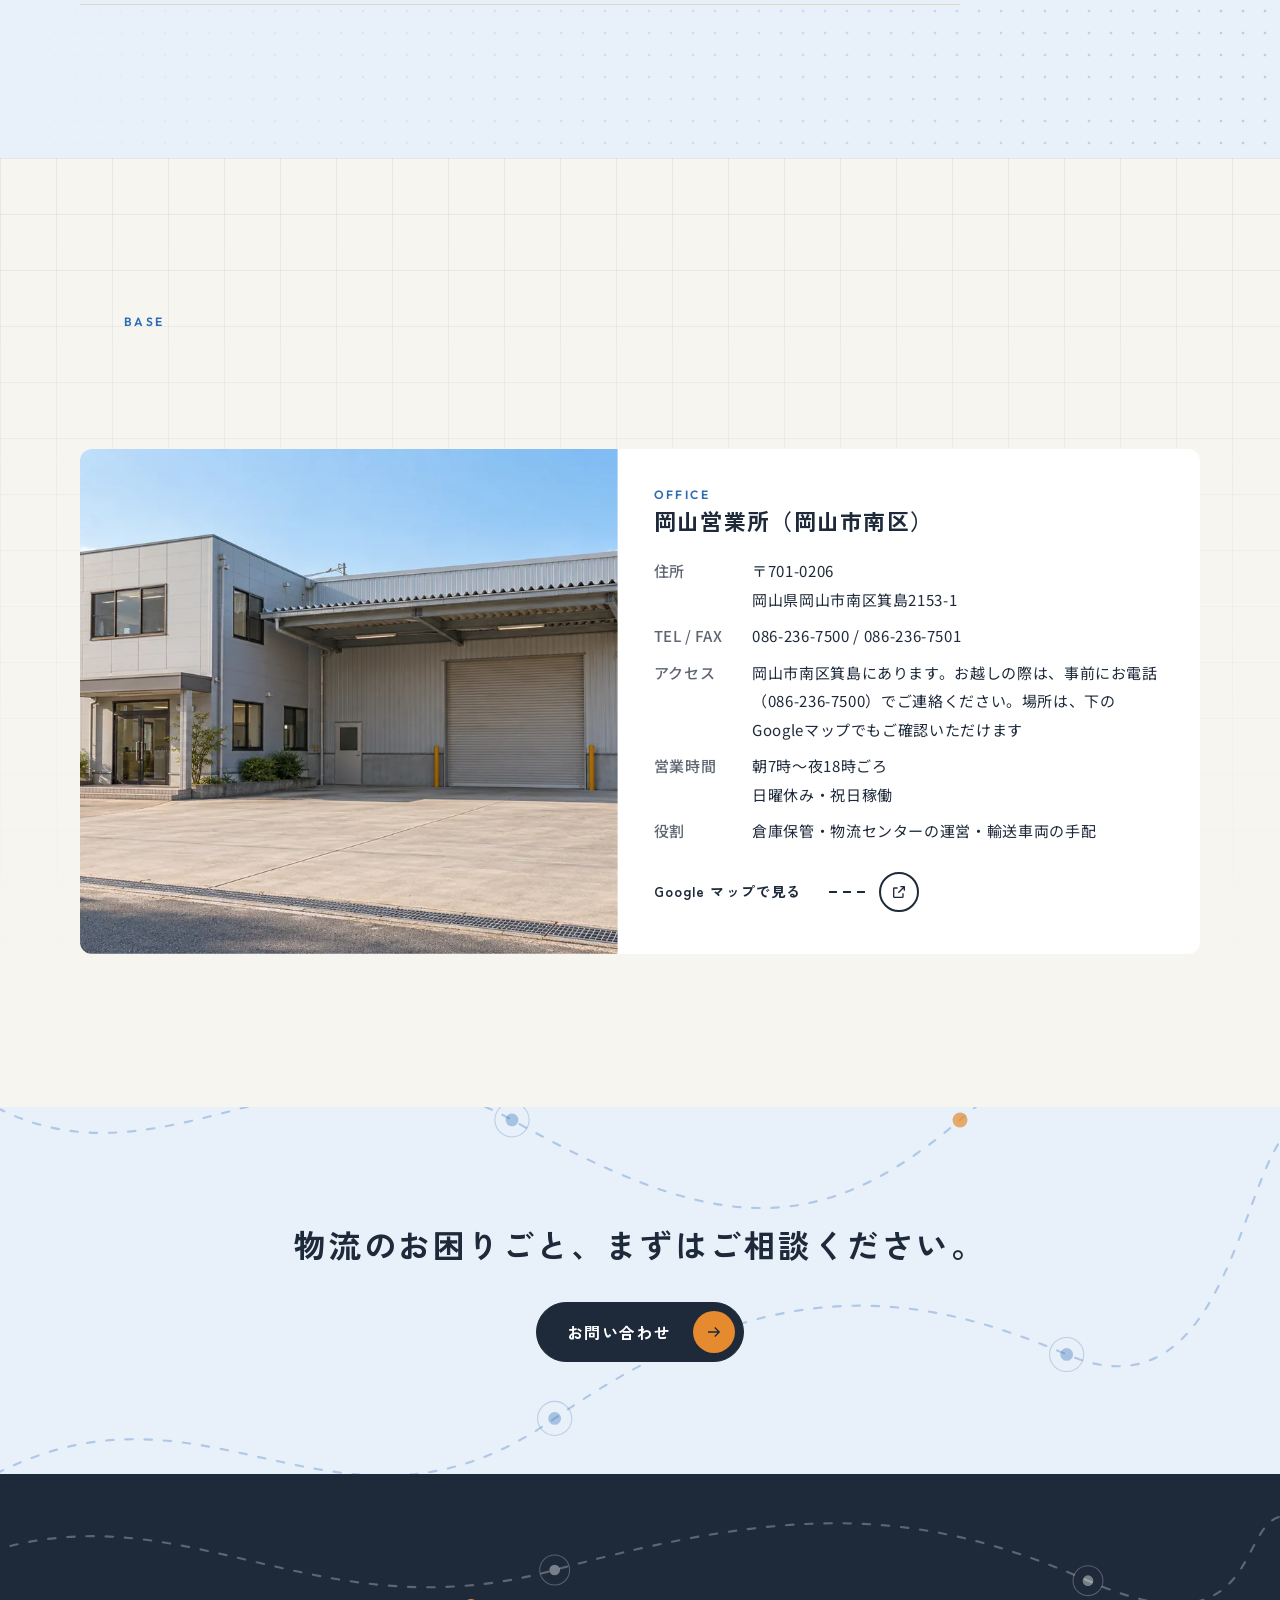
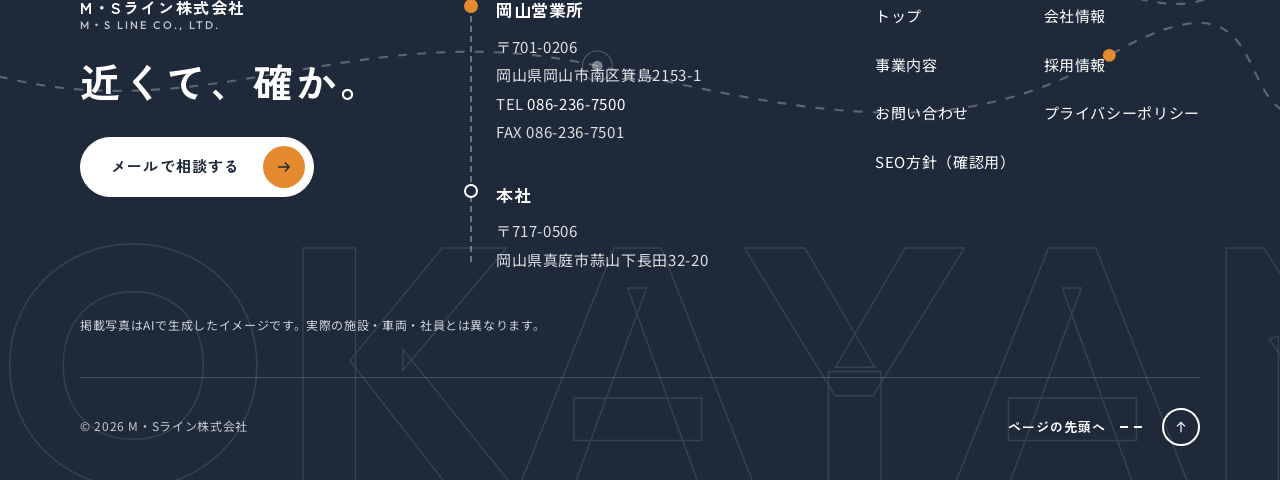
==== commit 01f01240: "代表挨拶の署名を、手書き風の明朝体（祐字 粛）に変更 - お名前の文字だけを読み込むGoogleフォントを使用（軽量） - 少し右下がりにして、署名らしく表示  Co-Authored-By: Cla" ====
--- a/company.html
+++ b/company.html
@@ -23,7 +23,9 @@
 <link rel="preconnect" href="https://fonts.googleapis.com">
 <link rel="preconnect" href="https://fonts.gstatic.com" crossorigin>
 <link rel="stylesheet" href="https://fonts.googleapis.com/css2?family=Noto+Sans+JP:wght@400;500&family=Outfit:wght@500;600&family=Zen+Kaku+Gothic+New:wght@700&display=swap">
-<link rel="stylesheet" href="assets/css/style.css?v=16">
+<!-- 署名用：手書き風の明朝体（祐字 粛）。お名前の文字だけを読み込む。名前を変えたら text= も同じ文字に変えること -->
+<link rel="stylesheet" href="https://fonts.googleapis.com/css2?family=Yuji+Syuku&text=%E7%BE%8E%E9%A6%AC%E5%BC%98%E8%A3%95&display=swap">
+<link rel="stylesheet" href="assets/css/style.css?v=17">
 <script type="application/ld+json">
 [
   {
@@ -55,7 +57,7 @@
   ]
 }
 </script>
-<script src="assets/js/main.js?v=16" defer></script>
+<script src="assets/js/main.js?v=17" defer></script>
 </head>
 <body class="has-hero">
 <a class="skip-link" href="#main">本文へスキップ</a>
@@ -132,7 +134,7 @@
           <p>物流は、目立つ仕事ではありません。けれども、荷物が約束の時間に、正しい場所へ届くことで、お客様の仕事も、その先にある暮らしも動いています。その一つひとつを任されているという責任を忘れず、日々の仕事に向き合っています。</p>
           <p>私たちが大切にしているのは、「近くて、確か。」であることです。気軽にご相談いただける距離の近さと、お任せいただいたことを、きちんとやり遂げる確かさ。この2つを、どちらも欠かさないよう心がけています。</p>
           <p>小ロットのお荷物から、急な出荷のご相談まで、まずはお気軽にお声がけください。これからも、お客様と地域の物流を、確かな手で支えてまいります。</p>
-          <p class="message__sign"><small>代表取締役</small>美馬 弘裕</p>
+          <p class="message__sign"><small>代表取締役</small><span class="message__sign-name">美馬 弘裕</span></p>
         </div>
       </div>
     </div>
--- a/assets/css/style.css
+++ b/assets/css/style.css
@@ -758,3 +758,6 @@
   .map-route-draw { stroke-dashoffset: 0; }
   .map-mover { display: none; }
 }
+
+/* 代表挨拶の署名：手書き風の明朝体 */
+.message__sign-name { display: block; margin-top: 6px; font-family: "Yuji Syuku", "Hina Mincho", "Hiragino Mincho ProN", "Yu Mincho", "Noto Serif JP", serif; font-weight: 400; font-size: clamp(1.625rem, 3vw, 2rem); letter-spacing: .18em; color: var(--color-ink); transform: rotate(-2deg); transform-origin: right center; }
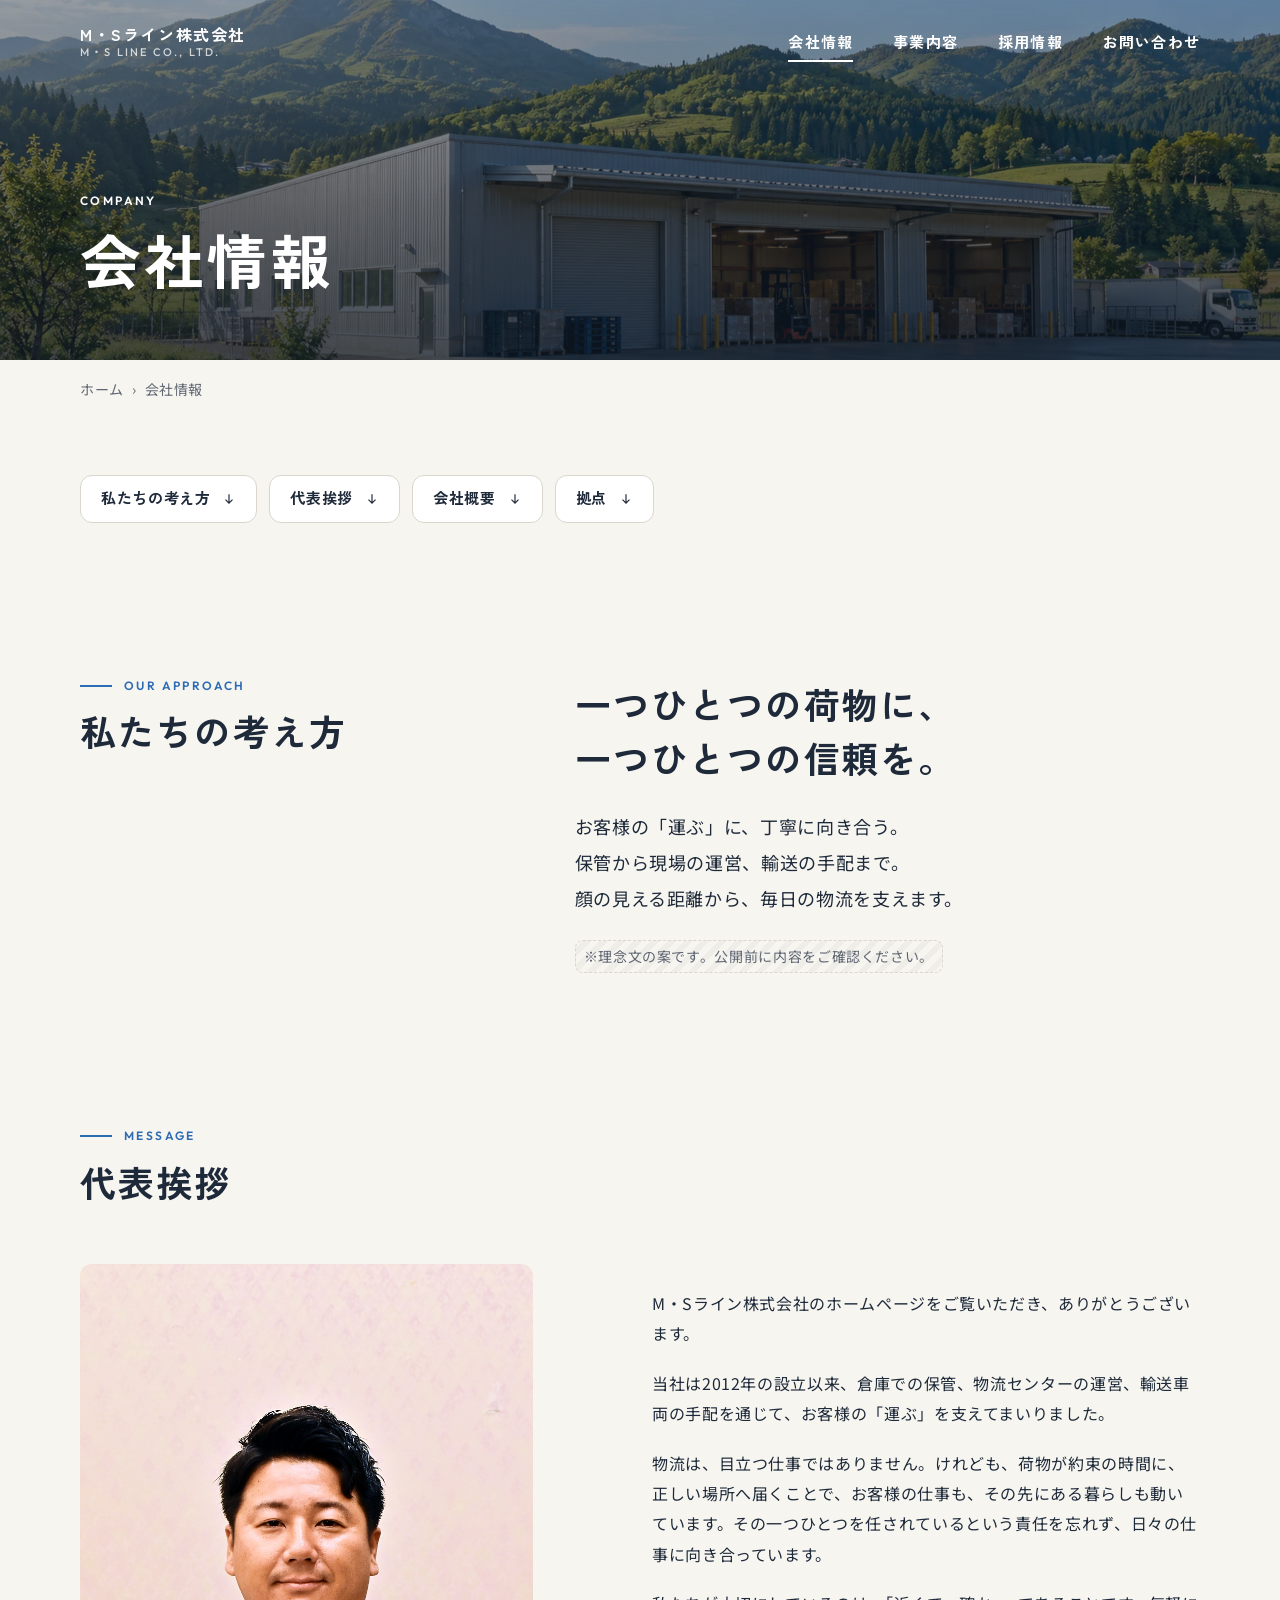
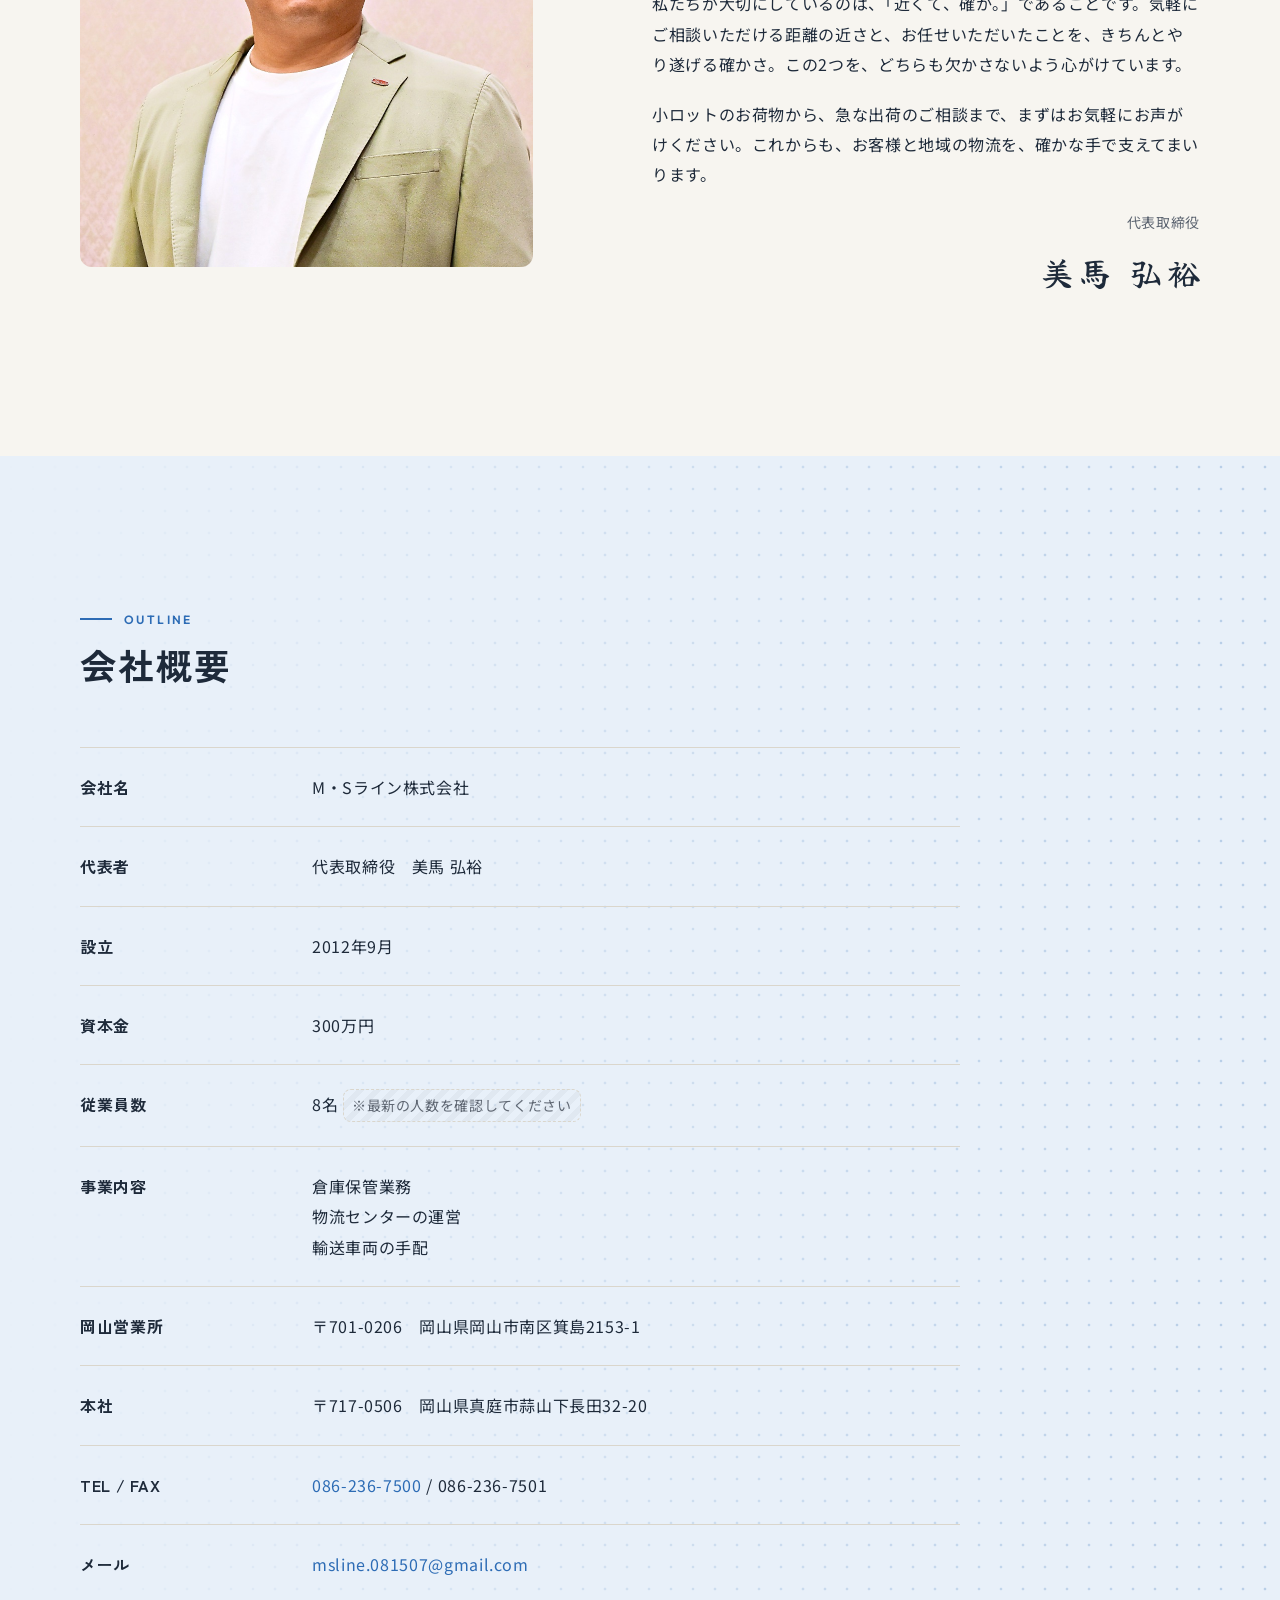
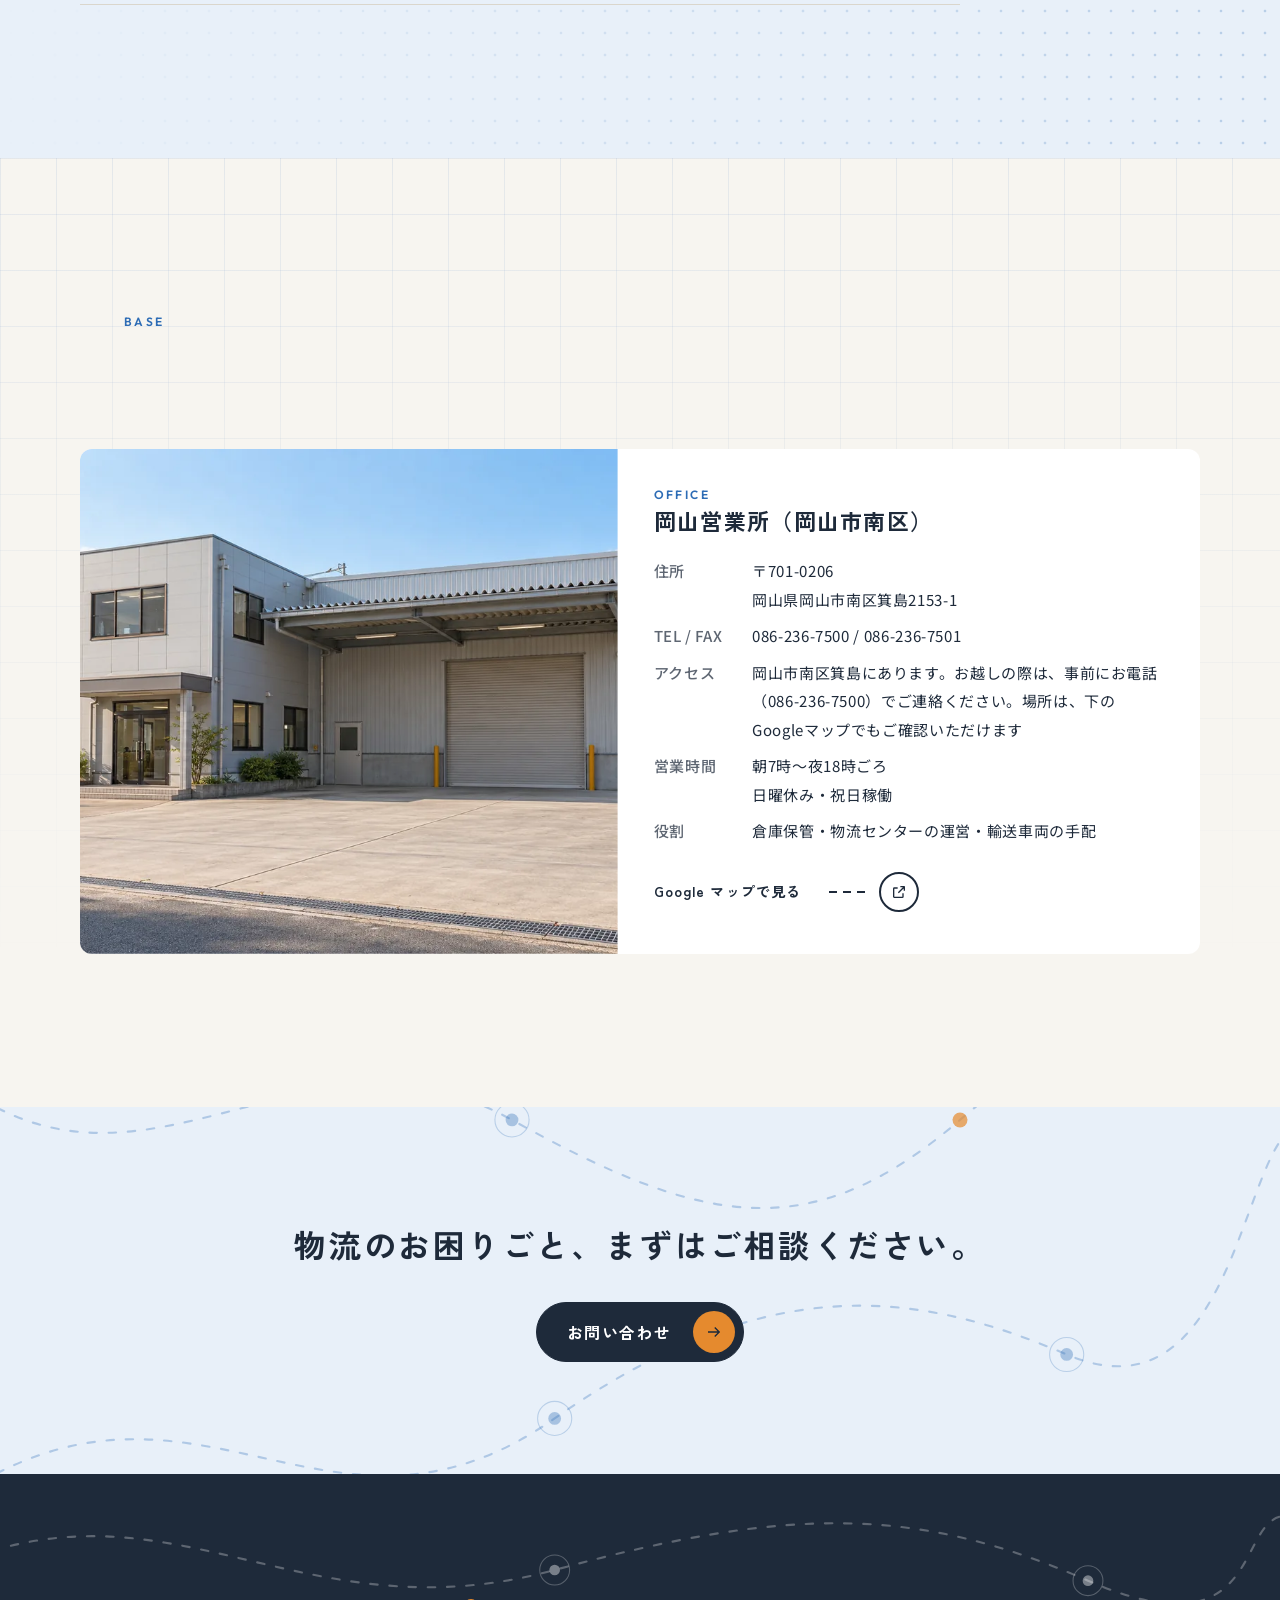
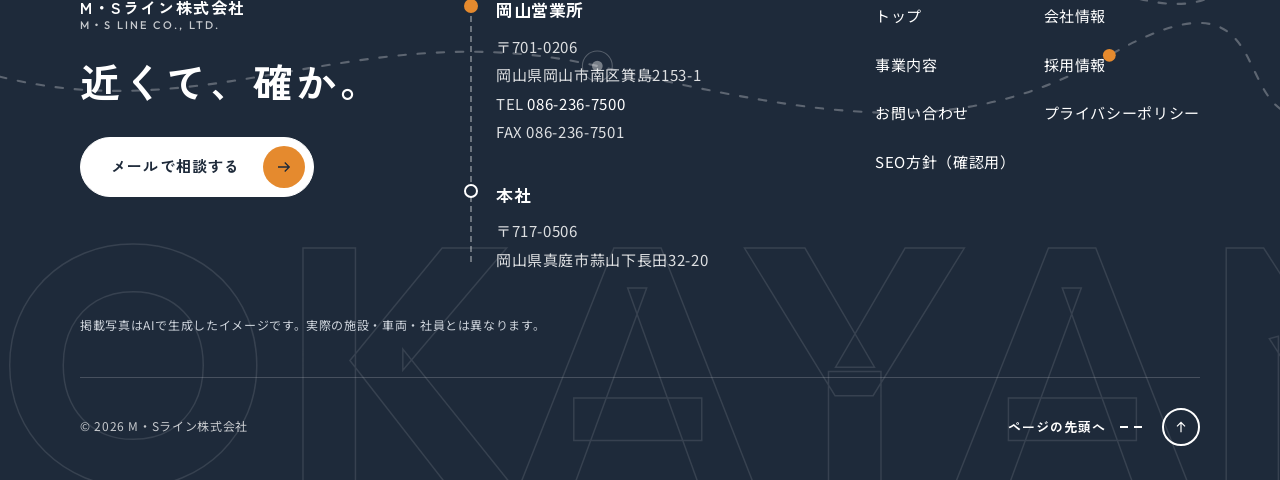
==== commit 064647fe: "署名の傾きをなくし、右端を「代表取締役」にそろえる Co-Authored-By: Claude Sonnet 5.5 <noreply@anthropic.com>" ====
--- a/company.html
+++ b/company.html
@@ -25,7 +25,7 @@
 <link rel="stylesheet" href="https://fonts.googleapis.com/css2?family=Noto+Sans+JP:wght@400;500&family=Outfit:wght@500;600&family=Zen+Kaku+Gothic+New:wght@700&display=swap">
 <!-- 署名用：手書き風の明朝体（祐字 粛）。お名前の文字だけを読み込む。名前を変えたら text= も同じ文字に変えること -->
 <link rel="stylesheet" href="https://fonts.googleapis.com/css2?family=Yuji+Syuku&text=%E7%BE%8E%E9%A6%AC%E5%BC%98%E8%A3%95&display=swap">
-<link rel="stylesheet" href="assets/css/style.css?v=17">
+<link rel="stylesheet" href="assets/css/style.css?v=18">
 <script type="application/ld+json">
 [
   {
@@ -57,7 +57,7 @@
   ]
 }
 </script>
-<script src="assets/js/main.js?v=17" defer></script>
+<script src="assets/js/main.js?v=18" defer></script>
 </head>
 <body class="has-hero">
 <a class="skip-link" href="#main">本文へスキップ</a>
--- a/assets/css/style.css
+++ b/assets/css/style.css
@@ -760,4 +760,4 @@
 }
 
 /* 代表挨拶の署名：手書き風の明朝体 */
-.message__sign-name { display: block; margin-top: 6px; font-family: "Yuji Syuku", "Hina Mincho", "Hiragino Mincho ProN", "Yu Mincho", "Noto Serif JP", serif; font-weight: 400; font-size: clamp(1.625rem, 3vw, 2rem); letter-spacing: .18em; color: var(--color-ink); transform: rotate(-2deg); transform-origin: right center; }
+.message__sign-name { display: block; margin-top: 6px; font-family: "Yuji Syuku", "Hina Mincho", "Hiragino Mincho ProN", "Yu Mincho", "Noto Serif JP", serif; font-weight: 400; font-size: clamp(1.625rem, 3vw, 2rem); letter-spacing: .18em; margin-right: -.18em; color: var(--color-ink); }
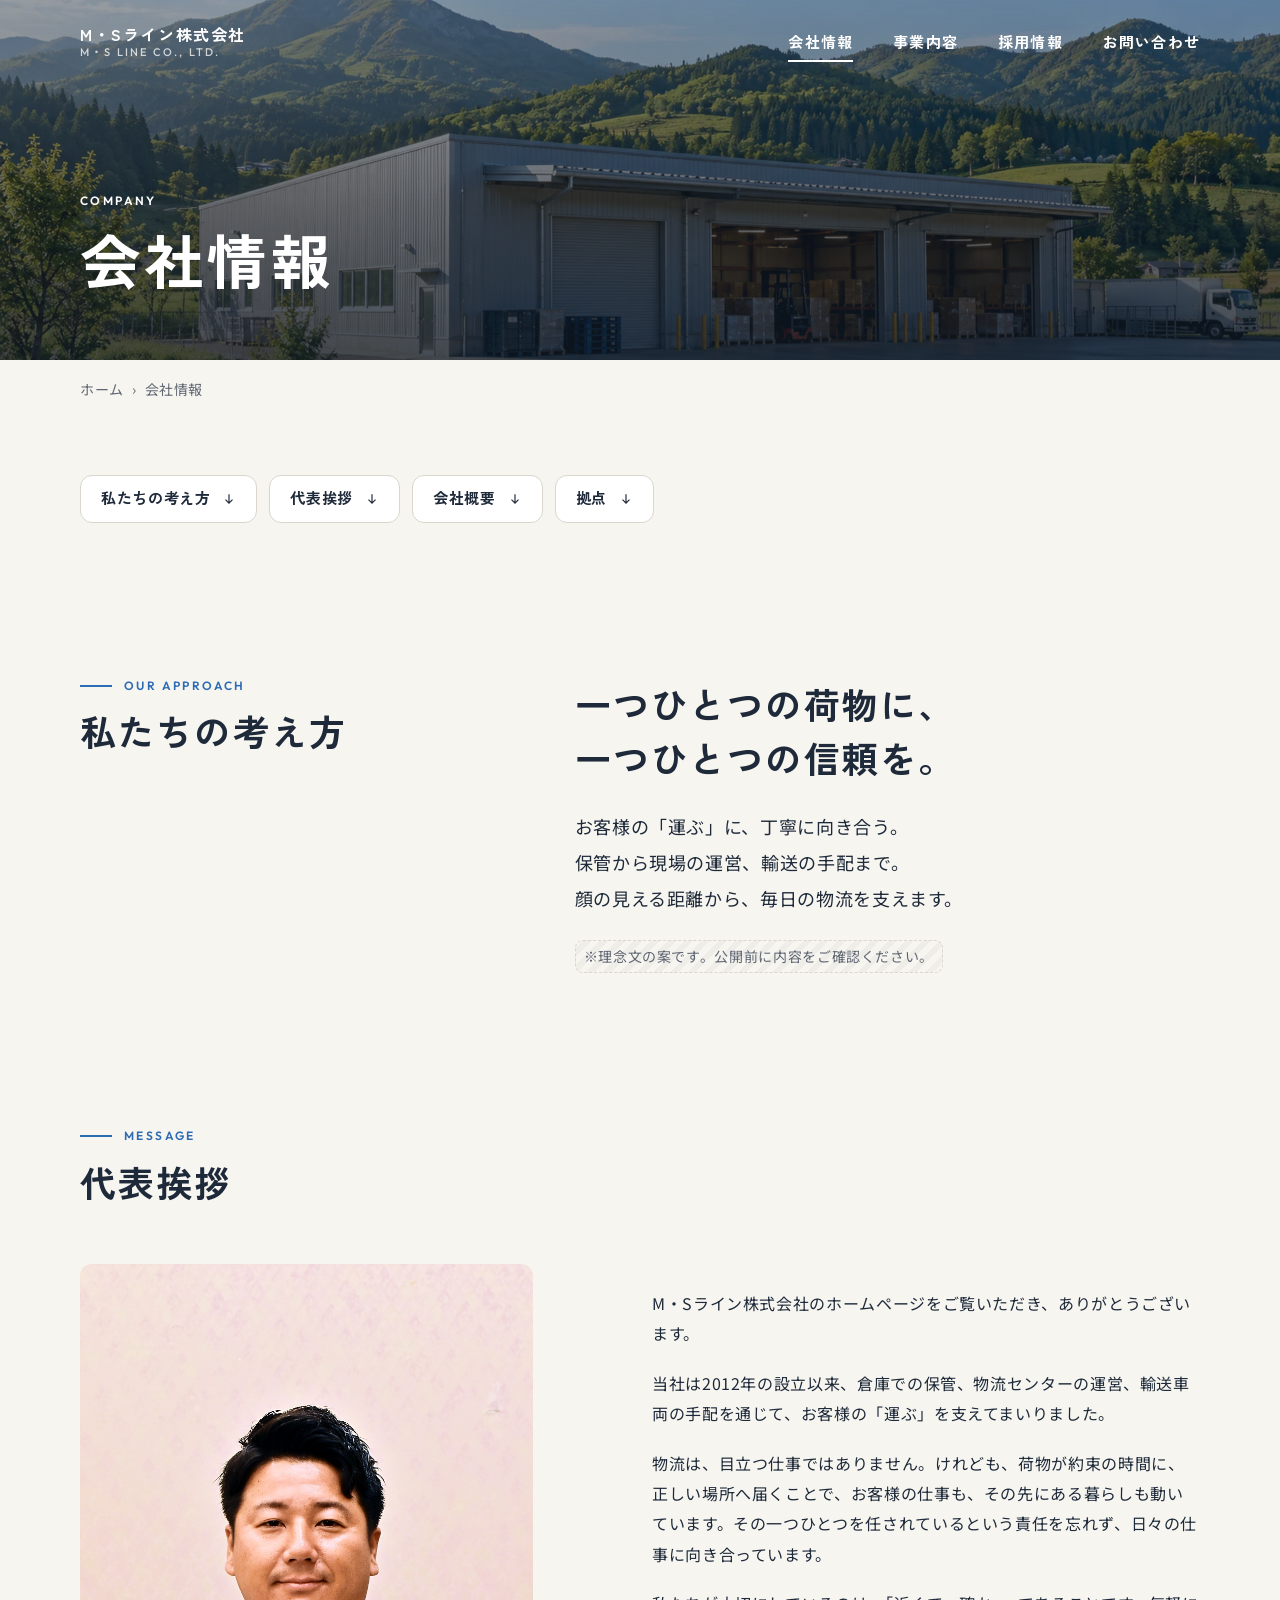
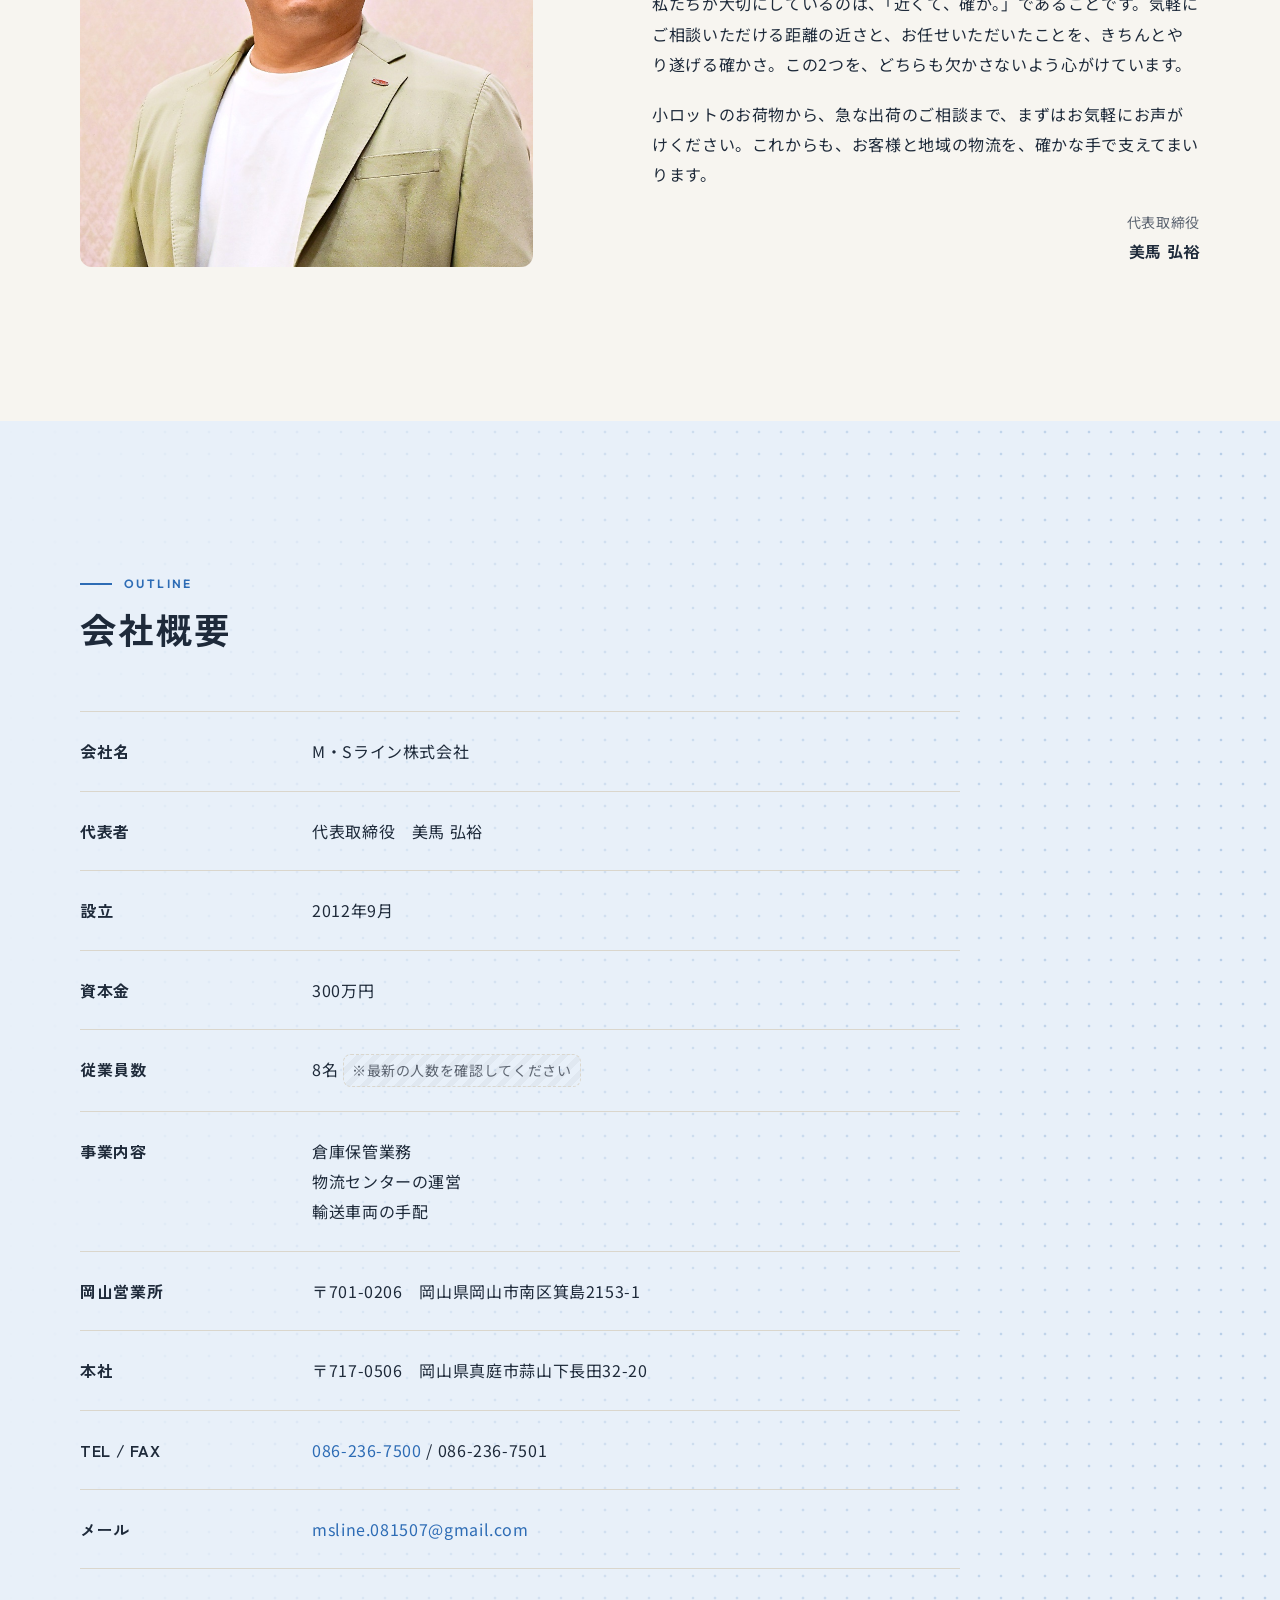
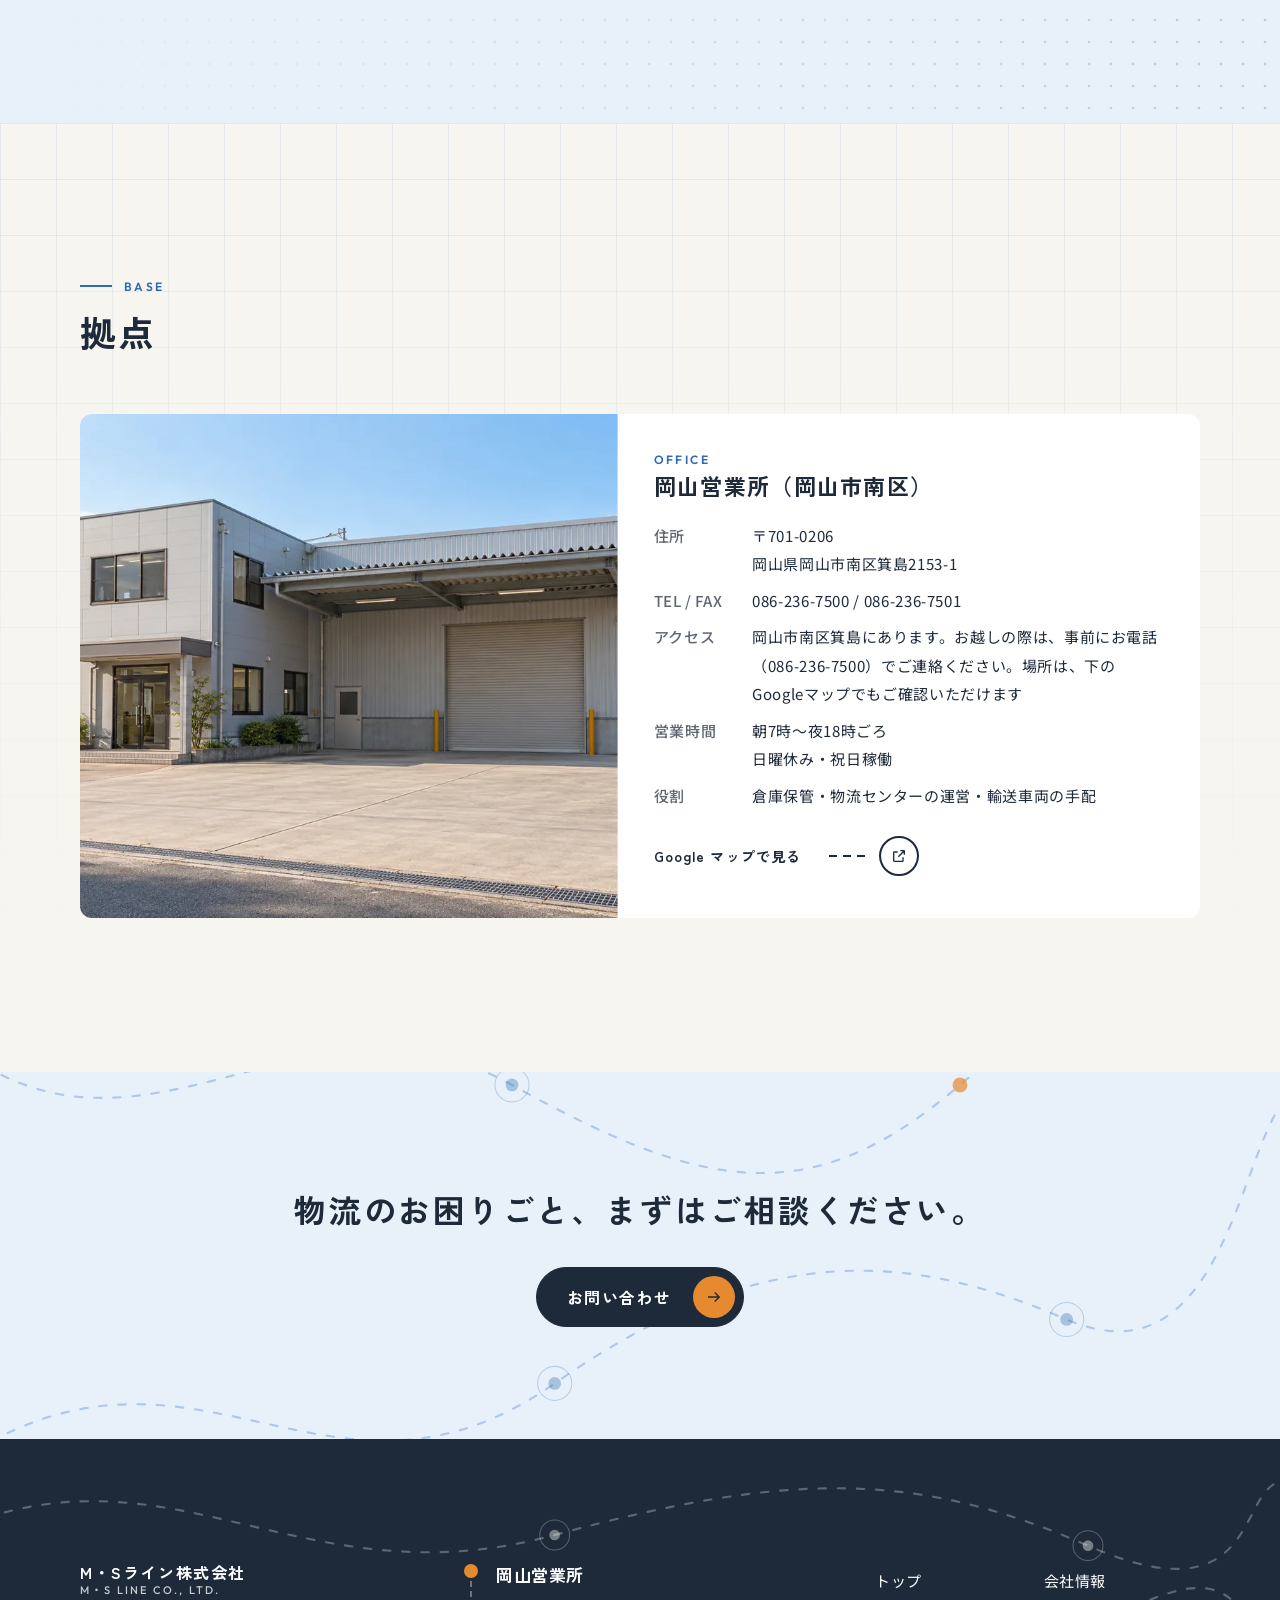
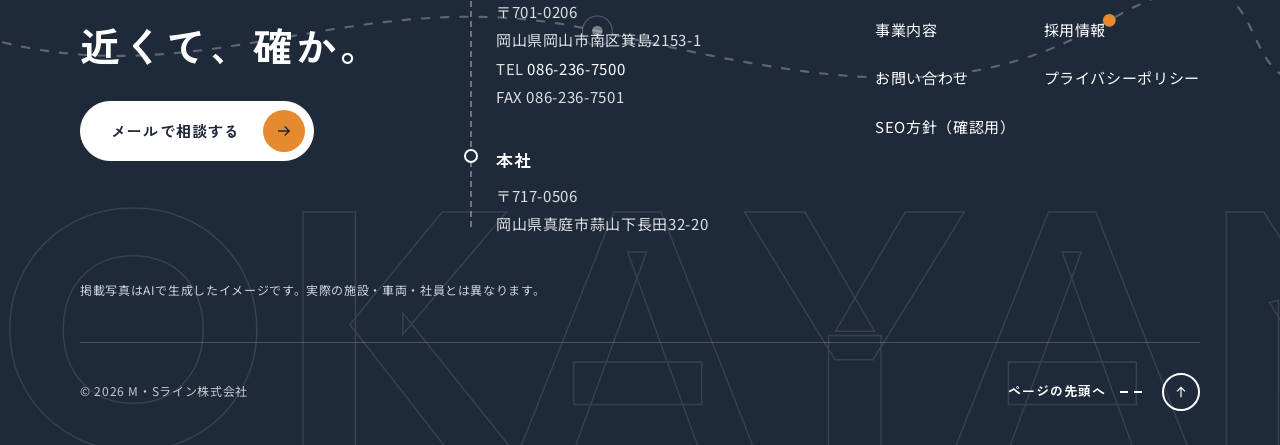
==== commit 503ba620: "代表挨拶の署名を、元のフォントに戻す - 手書き風の明朝体（祐字 粛）の読み込みとCSSを削除  Co-Authored-By: Claude Sonnet 5.5 <noreply@anthropi" ====
--- a/company.html
+++ b/company.html
@@ -23,9 +23,7 @@
 <link rel="preconnect" href="https://fonts.googleapis.com">
 <link rel="preconnect" href="https://fonts.gstatic.com" crossorigin>
 <link rel="stylesheet" href="https://fonts.googleapis.com/css2?family=Noto+Sans+JP:wght@400;500&family=Outfit:wght@500;600&family=Zen+Kaku+Gothic+New:wght@700&display=swap">
-<!-- 署名用：手書き風の明朝体（祐字 粛）。お名前の文字だけを読み込む。名前を変えたら text= も同じ文字に変えること -->
-<link rel="stylesheet" href="https://fonts.googleapis.com/css2?family=Yuji+Syuku&text=%E7%BE%8E%E9%A6%AC%E5%BC%98%E8%A3%95&display=swap">
-<link rel="stylesheet" href="assets/css/style.css?v=18">
+<link rel="stylesheet" href="assets/css/style.css?v=19">
 <script type="application/ld+json">
 [
   {
@@ -57,7 +55,7 @@
   ]
 }
 </script>
-<script src="assets/js/main.js?v=18" defer></script>
+<script src="assets/js/main.js?v=19" defer></script>
 </head>
 <body class="has-hero">
 <a class="skip-link" href="#main">本文へスキップ</a>
@@ -134,7 +132,7 @@
           <p>物流は、目立つ仕事ではありません。けれども、荷物が約束の時間に、正しい場所へ届くことで、お客様の仕事も、その先にある暮らしも動いています。その一つひとつを任されているという責任を忘れず、日々の仕事に向き合っています。</p>
           <p>私たちが大切にしているのは、「近くて、確か。」であることです。気軽にご相談いただける距離の近さと、お任せいただいたことを、きちんとやり遂げる確かさ。この2つを、どちらも欠かさないよう心がけています。</p>
           <p>小ロットのお荷物から、急な出荷のご相談まで、まずはお気軽にお声がけください。これからも、お客様と地域の物流を、確かな手で支えてまいります。</p>
-          <p class="message__sign"><small>代表取締役</small><span class="message__sign-name">美馬 弘裕</span></p>
+          <p class="message__sign"><small>代表取締役</small>美馬 弘裕</p>
         </div>
       </div>
     </div>
--- a/assets/css/style.css
+++ b/assets/css/style.css
@@ -759,5 +759,3 @@
   .map-mover { display: none; }
 }
 
-/* 代表挨拶の署名：手書き風の明朝体 */
-.message__sign-name { display: block; margin-top: 6px; font-family: "Yuji Syuku", "Hina Mincho", "Hiragino Mincho ProN", "Yu Mincho", "Noto Serif JP", serif; font-weight: 400; font-size: clamp(1.625rem, 3vw, 2rem); letter-spacing: .18em; margin-right: -.18em; color: var(--color-ink); }
